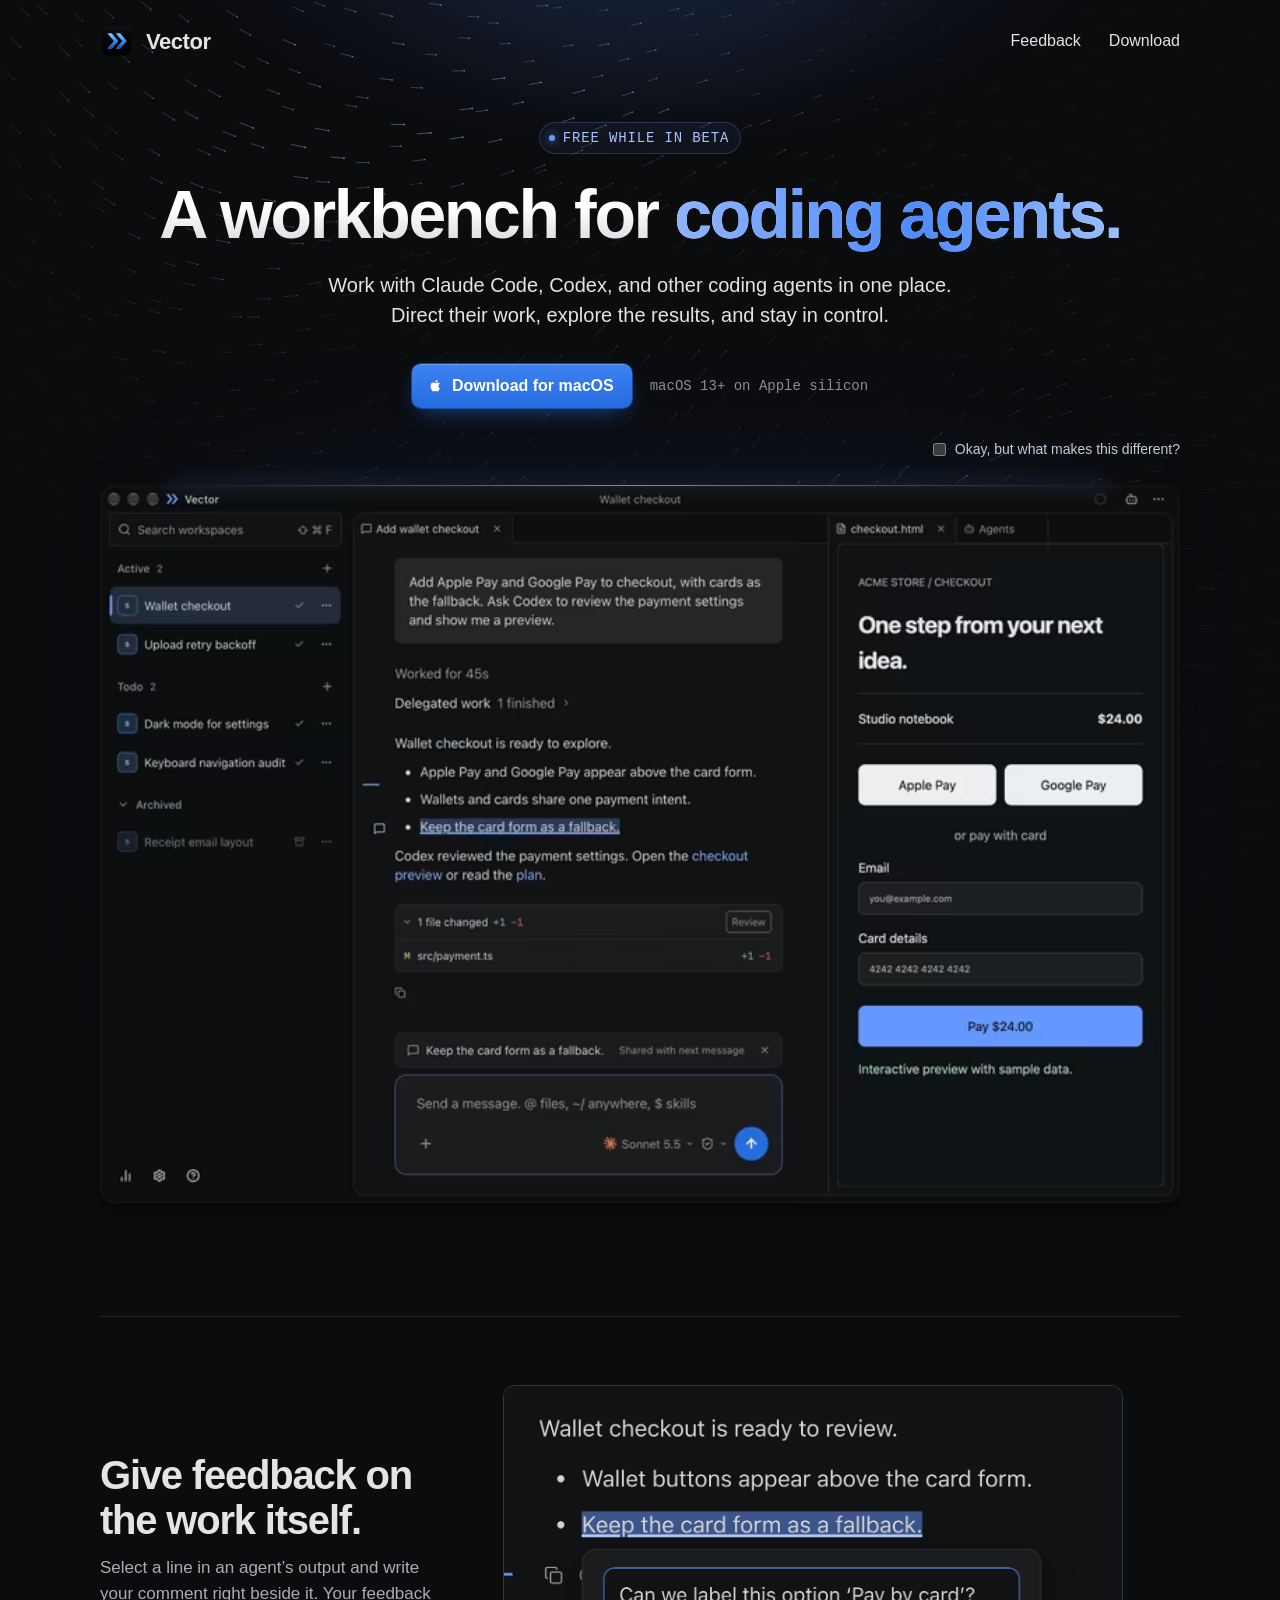
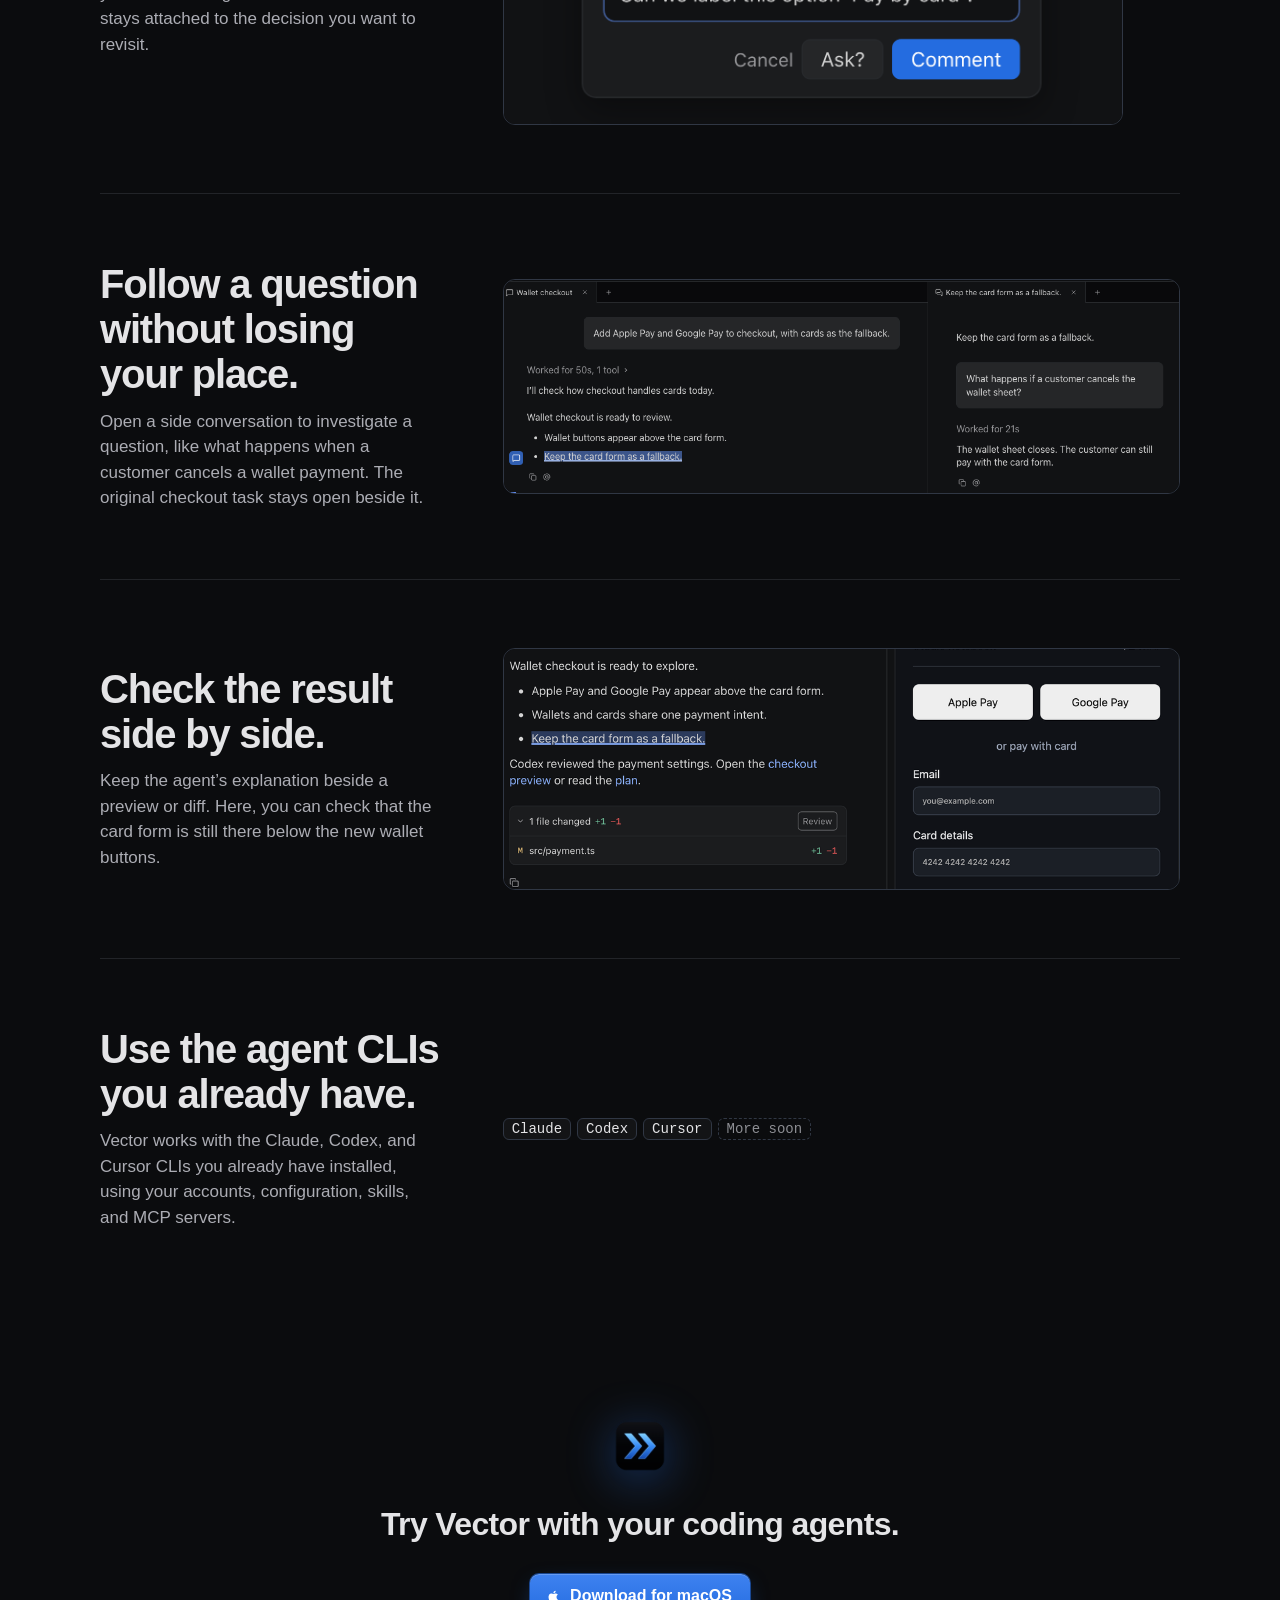
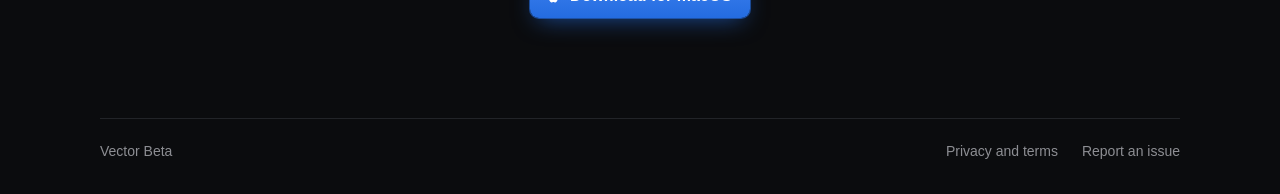
==== index.html @ 33fc2372 "Update app description" ====
<!doctype html>
<html lang="en">
<head>
  <meta charset="utf-8">
  <meta name="viewport" content="width=device-width, initial-scale=1">
  <title>Vector, a workbench for coding agents</title>
  <meta name="description" content="Vector is a workbench for Claude, Codex, and Cursor. Comment on agent output, open side conversations, and review previews and diffs beside the conversation.">
  <meta property="og:title" content="Vector, a workbench for coding agents">
  <meta property="og:description" content="Vector is a workbench for Claude, Codex, and Cursor. Comment on agent output, open side conversations, and review previews and diffs beside the conversation.">
  <meta name="theme-color" content="#0b0c0e">
  <link rel="icon" type="image/png" href="assets/favicon.png">
  <link rel="apple-touch-icon" href="assets/apple-touch-icon.png">
  <script defer src="https://cloud.umami.is/script.js" data-website-id="5d0c9b34-1b9f-4ce7-8a6b-b1e84175d717" data-domains="getvector.sh"></script>
  <style>
    :root {
      --bg: #0b0c0e;
      --border: #222428;
      --text: #e4e4e6;
      --muted: #8d8e93;
      --blue: rgb(103 151 255);
      --action: rgb(36 108 224);
      --mono: ui-monospace, "SF Mono", Menlo, monospace;
    }

    * { box-sizing: border-box; }

    html { color-scheme: dark; }

    body {
      margin: 0;
      min-height: 100vh;
      background: var(--bg);
      color: var(--text);
      font: 14px/1.5 -apple-system, BlinkMacSystemFont, "Inter", "Helvetica Neue", sans-serif;
      -webkit-font-smoothing: antialiased;
      overflow-x: hidden;
    }

    /* Soft blue light from above, echoing the icon */
    body::before {
      content: "";
      position: fixed;
      inset: -20vh -10vw auto;
      height: 90vh;
      background:
        radial-gradient(50% 60% at 50% 0%, rgb(56 110 230 / 0.22), transparent 70%),
        radial-gradient(30% 40% at 50% 10%, rgb(103 151 255 / 0.12), transparent 70%);
      pointer-events: none;
      z-index: -1;
    }

    /* Vector field drifting behind the hero */
    #field {
      position: absolute;
      top: 0;
      left: 0;
      width: 100%;
      height: 980px;
      mask-image: linear-gradient(180deg, #000 35%, transparent);
      pointer-events: none;
      z-index: -1;
    }

    a { color: inherit; text-decoration: none; }

    .wrap {
      width: min(1080px, 100% - 48px);
      margin: 0 auto;
    }

    /* Nav */
    nav {
      display: flex;
      align-items: center;
      justify-content: space-between;
      padding: 24px 0;
      font-size: 16px;
    }
    .brand {
      display: flex;
      align-items: center;
      gap: 12px;
      font-size: 22px;
      font-weight: 650;
      letter-spacing: -0.02em;
    }
    .brand img { width: 34px; height: 34px; }
    nav .links { display: flex; gap: 28px; color: var(--text); font-weight: 500; }
    nav .links a:hover { color: #a9c3ff; }

    /* Hero */
    header {
      text-align: center;
      padding: 40px 0 20px;
    }
    .badge {
      display: inline-flex;
      align-items: center;
      gap: 8px;
      padding: 4px 11px 4px 9px;
      border: 1px solid rgb(103 151 255 / 0.25);
      border-radius: 999px;
      background: rgb(103 151 255 / 0.06);
      color: #a9c3ff;
      font: 500 14px/1.6 var(--mono);
      letter-spacing: 0.06em;
      text-transform: uppercase;
    }
    .badge::before {
      content: "";
      width: 6px;
      height: 6px;
      border-radius: 50%;
      background: var(--blue);
      box-shadow: 0 0 8px var(--blue);
    }
    h1 {
      margin: 26px 0 0;
      font-size: clamp(40px, 7vw, 68px);
      line-height: 1.02;
      font-weight: 650;
      letter-spacing: -0.035em;
      background: linear-gradient(180deg, #fff 40%, #d4d5da);
      -webkit-background-clip: text;
      background-clip: text;
      color: transparent;
    }
    h1 em {
      font-style: normal;
      background: linear-gradient(90deg, #8fb4ff, #4d8bff 55%, #9cc0ff);
      -webkit-background-clip: text;
      background-clip: text;
    }
    .lede {
      margin: 20px auto 0;
      max-width: 640px;
      color: var(--text);
      font-size: 20px;
    }

    .cta {
      display: flex;
      justify-content: center;
      align-items: center;
      gap: 18px;
      margin-top: 34px;
    }
    .button {
      display: inline-flex;
      align-items: center;
      gap: 9px;
      padding: 10px 18px 10px 16px;
      border-radius: 9px;
      background: linear-gradient(180deg, rgb(62 130 240), var(--action));
      box-shadow:
        inset 0 1px 0 rgb(255 255 255 / 0.2),
        0 0 0 1px rgb(36 108 224 / 0.6),
        0 8px 24px -8px rgb(36 108 224 / 0.7);
      color: #fff;
      font-size: 16px;
      font-weight: 550;
      transition: filter 0.15s, transform 0.15s;
    }
    .button:hover { filter: brightness(1.1); }
    .button:active { transform: translateY(1px); }
    .button svg { width: 15px; height: 15px; }
    .meta {
      color: var(--muted);
      font: 14px var(--mono);
    }

    /* Screenshot */
    /* The screenshot includes the macOS window shadow, so the image is
       widened until the window itself lines up with the content edges */
    .shot {
      position: relative;
      width: 103.6%;
      margin: 0 0 0 -1.8%;
    }
    .shot-image { position: relative; }
    .shot img { display: block; width: 100%; height: auto; }
    .shot::before {
      /* glow behind the window */
      content: "";
      position: absolute;
      inset: 10% 14% auto;
      height: 55%;
      background: rgb(36 108 224 / 0.25);
      filter: blur(90px);
      z-index: -1;
    }
    /* Horizon of light along the window's top edge */
    .shot::after {
      content: "";
      position: absolute;
      top: 1.7%;
      left: 8%;
      right: 8%;
      height: 1px;
      background: linear-gradient(90deg, transparent, rgb(103 151 255 / 0.9) 50%, transparent);
      box-shadow: 0 0 18px 1px rgb(103 151 255 / 0.5);
    }

    .annotation-toggle {
      display: flex;
      align-items: center;
      gap: 9px;
      width: fit-content;
      min-height: 44px;
      margin-left: auto;
      color: #c3cbd9;
      cursor: pointer;
    }
    .annotation-toggle input { margin: 0; accent-color: var(--action); }
    .annotation-toggle:hover { color: white; }
    .annotation-toggle:focus-within { outline: 2px solid var(--blue); outline-offset: 3px; }
    .notes, .anchor { display: none; }
    .hero-demo:has(input:checked) :is(.notes, .anchor) { display: block; }
    .anchor {
      position: absolute;
      left: var(--x);
      top: var(--y);
      width: var(--width);
      height: var(--height);
      border: 1px solid var(--blue);
      border-radius: 4px;
      pointer-events: none;
    }
    .output-anchor { --x: 29.9%; --y: 45.6%; --width: 18.6%; --height: 2.8%; }
    .preview-anchor { --x: 69.2%; --y: 70.2%; --width: 26%; --height: 6.2%; }
    .note {
      position: absolute;
      margin: 0;
      padding: 10px 13px;
      border: 1px solid #415474;
      border-radius: 9px;
      background: #171e29;
      box-shadow: 0 4px 14px #0005;
      font-size: 14px;
      line-height: 1.4;
    }
    .note strong { display: block; color: #c6d8ff; }
    .note-output { right: 70.1%; top: 48.4%; width: 26%; border-top-right-radius: 0; border-color: var(--blue); }
    .note-preview { left: 69.2%; top: 76.4%; width: 26%; border-top-left-radius: 0; }
    .note-index, .anchor span { display: none; }
    .note-index, .anchor span {
      color: #c6d8ff;
      background: #202e46;
      border: 1px solid var(--blue);
      border-radius: 5px;
      padding: 2px 5px;
      font: 12px/1.2 var(--mono);
    }
    @media (max-width: 840px) {
      .hero-demo:has(input:checked) .notes { display: grid; gap: 8px; margin: 0 1.8%; }
      .note { position: static; width: auto; border-radius: 8px; padding-left: 42px; }
      .note-index { display: inline-block; float: left; margin-left: -31px; }
      .anchor span { display: block; position: absolute; right: 100%; bottom: 0; }
    }
    @media (prefers-reduced-motion: no-preference) {
      .hero-demo:has(input:checked) :is(.notes, .anchor) { animation: reveal-notes 160ms ease-out; }
      @keyframes reveal-notes { from { opacity: 0; } }
    }

    /* Product moments */
    .features {
      padding-top: clamp(48px, 8vw, 88px);
    }
    .story {
      display: grid;
      grid-template-columns: minmax(0, 0.85fr) minmax(0, 1.7fr);
      align-items: center;
      gap: clamp(24px, 5vw, 64px);
      padding: clamp(32px, 6vw, 68px) 0;
      border-top: 1px solid var(--border);
    }
    .story-text { max-width: 64ch; }
    .story h2 {
      margin: 0 0 12px;
      font-size: clamp(27px, 3.4vw, 40px);
      line-height: 1.12;
      letter-spacing: -0.03em;
    }
    .story p { margin: 0; color: #acadb4; font-size: 17px; }
    .story-capture {
      overflow: hidden;
      background: #101216;
      border: 1px solid #303744;
      border-radius: 12px;
    }
    .story-capture--feedback { max-width: 620px; }
    .story-capture img { display: block; width: 100%; height: auto; }

    .providers {
      display: flex;
      flex-wrap: wrap;
      gap: 6px;
      margin: 0;
      padding: 0;
      list-style: none;
    }
    .chip {
      padding: 2px 8px;
      border: 1px solid #303744;
      border-radius: 6px;
      background: #131416;
      color: var(--text);
      font: 14px var(--mono);
    }
    .chip.soon { color: var(--muted); border-style: dashed; background: none; }

    /* Closing */
    .closing {
      text-align: center;
      padding: 120px 0 100px;
    }
    .closing img { width: 56px; height: 56px; filter: drop-shadow(0 8px 24px rgb(36 108 224 / 0.45)); }
    .closing h2 {
      margin: 20px 0 26px;
      font-size: 32px;
      font-weight: 600;
      letter-spacing: -0.02em;
    }

    footer {
      display: flex;
      justify-content: space-between;
      padding: 22px 0 32px;
      border-top: 1px solid var(--border);
      color: var(--muted);
      font-size: 14px;
    }
    footer a:hover { color: var(--text); }
    footer .links { display: flex; gap: 24px; }

    @media (max-width: 760px) {
      .story { grid-template-columns: 1fr; }
      header { padding-top: 32px; }
      .cta { flex-direction: column; gap: 12px; }
      footer { flex-wrap: wrap; gap: 12px 24px; }
      nav .links a:not(:last-child) { display: none; }
    }
  </style>
</head>
<body>
  <canvas id="field" aria-hidden="true"></canvas>
  <div class="wrap">
    <nav>
      <a class="brand" href="/"><img src="assets/vector-icon.png" alt="">Vector</a>
      <div class="links">
        <a href="https://github.com/ahuth/vector-issues/issues">Feedback</a>
        <a href="https://github.com/ahuth/vector-issues/releases/latest">Download</a>
      </div>
    </nav>

    <header>
      <span class="badge">Free while in beta</span>
      <h1>A workbench for <em>coding agents.</em></h1>
      <p class="lede">Work with Claude Code, Codex, and other coding agents in one place. Direct their work, explore the results, and stay in control.</p>
      <div class="cta">
        <a class="button" href="https://github.com/ahuth/vector-issues/releases/latest">
          <svg viewBox="0 0 16 16" fill="currentColor" aria-hidden="true"><path d="M11.2 8.4c0-1.6 1.3-2.3 1.4-2.4-.8-1.1-1.9-1.3-2.3-1.3-1-.1-1.9.6-2.4.6-.5 0-1.3-.6-2.1-.5-1.1 0-2.1.6-2.6 1.6-1.1 1.9-.3 4.8.8 6.3.5.8 1.1 1.6 1.9 1.6.8 0 1.1-.5 2-.5s1.2.5 2 .5c.8 0 1.4-.8 1.9-1.5.6-.9.8-1.7.8-1.8 0 0-1.4-.6-1.4-2.6ZM9.7 3.7c.4-.5.7-1.2.6-1.9-.6 0-1.4.4-1.8.9-.4.5-.7 1.2-.6 1.8.7.1 1.4-.3 1.8-.8Z"/></svg>
          Download for macOS
        </a>
        <span class="meta">macOS 13+ on Apple silicon</span>
      </div>
    </header>

    <section class="hero-demo" aria-label="Inside Vector">
      <label class="annotation-toggle">
        <input type="checkbox" aria-controls="hero-notes">
        Okay, but what makes this different?
      </label>
      <div class="shot">
      <div class="shot-image">
          <picture>
            <source type="image/avif"
              srcset="assets/demo-800.avif 800w, assets/demo-1200.avif 1200w, assets/demo-1600.avif 1600w, assets/demo-2400.avif 2400w"
              sizes="(min-width: 1128px) 1119px, calc((100vw - 48px) * 1.036)">
            <img src="assets/demo-1600.png" width="1600" height="1081"
              alt="Vector with a chat in one tab group and an HTML checkout preview and Agents tab in another, alongside Active, Todo and Archived workspaces">
          </picture>
        <div class="anchor output-anchor" aria-hidden="true"><span>1</span></div>
        <div class="anchor preview-anchor" aria-hidden="true"><span>2</span></div>
      </div>
      <div class="notes" id="hero-notes">
        <p class="note note-output"><span class="note-index" aria-hidden="true">1</span><strong>Comment on this exact line.</strong> Select the sentence and tell the agent what to change. Skip “third bullet, second paragraph.”</p>
        <p class="note note-preview"><span class="note-index" aria-hidden="true">2</span><strong>The agent says it works.</strong> Try the checkout beside the chat, then ask for a fix while it’s in view.</p>
      </div>
      </div>
    </section>

    <section class="features" aria-label="Working with agents in Vector">
      <article class="story">
        <div class="story-text">
          <h2>Give feedback on the work itself.</h2>
          <p>Select a line in an agent’s output and write your comment right beside it. Your feedback stays attached to the decision you want to revisit.</p>
        </div>
        <div class="story-capture story-capture--feedback">
          <img src="assets/checkout-feedback.png" width="430" height="235" loading="lazy"
            alt="An open comment box beneath the selected line ‘Keep the card form as a fallback.’ The draft asks whether the option can be labeled ‘Pay by card.’">
        </div>
      </article>

      <article class="story">
        <div class="story-text">
          <h2>Follow a question without losing your place.</h2>
          <p>Open a side conversation to investigate a question, like what happens when a customer cancels a wallet payment. The original checkout task stays open beside it.</p>
        </div>
        <div class="story-capture">
          <img src="assets/checkout-side-conversation.png" width="1160" height="365" loading="lazy"
            alt="Vector with sample data showing the original checkout task on the left and a separate conversation about wallet cancellation on the right.">
        </div>
      </article>

      <article class="story">
        <div class="story-text">
          <h2>Check the result side by side.</h2>
          <p>Keep the agent’s explanation beside a preview or diff. Here, you can check that the card form is still there below the new wallet buttons.</p>
        </div>
        <div class="story-capture">
          <img src="assets/checkout-result.png" width="1110" height="395" loading="lazy"
            alt="The agent’s note about keeping the card form sits beside a checkout preview showing wallet buttons above the card form.">
        </div>
      </article>

      <article class="story">
        <div class="story-text">
          <h2>Use the agent CLIs you already have.</h2>
          <p>Vector works with the Claude, Codex, and Cursor CLIs you already have installed, using your accounts, configuration, skills, and MCP servers.</p>
        </div>
        <ul class="providers" aria-label="Compatible agent CLIs">
          <li class="chip">Claude</li>
          <li class="chip">Codex</li>
          <li class="chip">Cursor</li>
          <li class="chip soon">More soon</li>
        </ul>
      </article>
    </section>

    <section class="closing">
      <img src="assets/vector-icon.png" alt="">
      <h2>Try Vector with your coding agents.</h2>
      <a class="button" href="https://github.com/ahuth/vector-issues/releases/latest">
        <svg viewBox="0 0 16 16" fill="currentColor" aria-hidden="true"><path d="M11.2 8.4c0-1.6 1.3-2.3 1.4-2.4-.8-1.1-1.9-1.3-2.3-1.3-1-.1-1.9.6-2.4.6-.5 0-1.3-.6-2.1-.5-1.1 0-2.1.6-2.6 1.6-1.1 1.9-.3 4.8.8 6.3.5.8 1.1 1.6 1.9 1.6.8 0 1.1-.5 2-.5s1.2.5 2 .5c.8 0 1.4-.8 1.9-1.5.6-.9.8-1.7.8-1.8 0 0-1.4-.6-1.4-2.6ZM9.7 3.7c.4-.5.7-1.2.6-1.9-.6 0-1.4.4-1.8.9-.4.5-.7 1.2-.6 1.8.7.1 1.4-.3 1.8-.8Z"/></svg>
        Download for macOS
      </a>
    </section>

    <footer>
      <span>Vector Beta</span>
      <span class="links">
        <a href="privacy.html">Privacy and terms</a>
        <a href="https://github.com/ahuth/vector-issues/issues">Report an issue</a>
      </span>
    </footer>
  </div>

  <script>
    // A slowly turning vector field: scattered strokes, mostly pointing right,
    // brightest where the flow is strongest.
    (() => {
      const canvas = document.getElementById("field");
      const ctx = canvas.getContext("2d");
      const still = matchMedia("(prefers-reduced-motion: reduce)").matches;
      // Overall brightness of the field; 1 is the original, subtler look
      const strength = 1.6;
      let points = [], w = 0, h = 0, dpr = 1;

      // Cursor: target position, eased position, velocity, and eased influence (0–1)
      const cursor = { tx: 0, ty: 0, x: 0, y: 0, vx: 0, vy: 0, on: false, k: 0 };
      const R = 260;
      let release;
      function move(clientX, clientY, jump) {
        clearTimeout(release);
        const r = canvas.getBoundingClientRect();
        const x = clientX - r.left, y = clientY - r.top;
        if (jump || (!cursor.on && cursor.k < 0.01)) { cursor.x = cursor.tx = x; cursor.y = cursor.ty = y; }
        // Accumulate movement; it decays each frame into a wake
        cursor.vx += x - cursor.tx;
        cursor.vy += y - cursor.ty;
        cursor.tx = x;
        cursor.ty = y;
        cursor.on = true;
      }
      addEventListener("pointermove", (e) => {
        if (e.pointerType === "mouse" || e.pointerType === "pen") move(e.clientX, e.clientY);
      });
      document.addEventListener("pointerleave", () => { cursor.on = false; });
      addEventListener("blur", () => { cursor.on = false; });

      // Touch: a tap or drag acts like the cursor, lingering briefly after release.
      // Touch events keep firing while the page scrolls, unlike pointer events.
      const touch = (e) => {
        const t = e.touches[0];
        if (t) move(t.clientX, t.clientY, e.type === "touchstart");
      };
      addEventListener("touchstart", touch, { passive: true });
      addEventListener("touchmove", touch, { passive: true });
      addEventListener("touchend", (e) => {
        if (!e.touches.length) release = setTimeout(() => { cursor.on = false; }, 700);
      });
      addEventListener("touchcancel", () => { cursor.on = false; });

      function layout() {
        dpr = Math.min(devicePixelRatio || 1, 2);
        w = canvas.clientWidth;
        h = canvas.clientHeight;
        canvas.width = w * dpr;
        canvas.height = h * dpr;
        ctx.setTransform(dpr, 0, 0, dpr, 0, 0);

        // Jittered placement so it never reads as a grid
        const step = w < 700 ? 30 : 34;
        points = [];
        for (let y = step / 2; y < h; y += step) {
          for (let x = step / 2; x < w; x += step) {
            points.push({
              x: x + (Math.random() - 0.5) * step * 0.9,
              y: y + (Math.random() - 0.5) * step * 0.9,
              s: 0.6 + Math.random() * 0.4,
            });
          }
        }
      }

      function draw(now, dt) {
        const t = now * 0.00025;
        ctx.clearRect(0, 0, w, h);
        ctx.lineCap = "round";
        const cx = w / 2;
        const ease = 1 - Math.pow(0.002, dt);
        cursor.x += (cursor.tx - cursor.x) * ease;
        cursor.y += (cursor.ty - cursor.y) * ease;
        cursor.k += ((cursor.on ? 1 : 0) - cursor.k) * (1 - Math.pow(0.1, dt));
        const decay = Math.pow(0.02, dt);
        cursor.vx *= decay;
        cursor.vy *= decay;
        const vlen = Math.hypot(cursor.vx, cursor.vy);
        const wake = Math.min(1, vlen / 60);
        const wx = vlen ? cursor.vx / vlen : 0, wy = vlen ? cursor.vy / vlen : 0;
        for (const p of points) {
          let nx = p.x / w, ny = p.y / h;
          let angle =
            0.55 * Math.sin(nx * 5.1 + t * 1.3 + Math.cos(ny * 3.7 - t)) +
            0.35 * Math.cos(ny * 6.3 - t * 0.9 + nx * 2.2);
          let mag = 0.5 + 0.5 * Math.sin(nx * 3.3 - ny * 4.1 + t * 1.7);

          // Near the cursor the field parts around it, and movement drags
          // nearby strokes along in a wake
          let pull = 0, drag = 0;
          if (cursor.k > 0.01) {
            const ox = p.x - cursor.x, oy = p.y - cursor.y;
            const d = Math.hypot(ox, oy);
            if (d < R && d > 1) {
              const f = 1 - d / R;
              pull = f * f * (3 - 2 * f) * cursor.k;
              drag = pull * wake;
              const vx = Math.cos(angle) + (ox / d) * pull * 0.7 + wx * drag * 2.5;
              const vy = Math.sin(angle) + (oy / d) * pull * 0.7 + wy * drag * 2.5;
              angle = Math.atan2(vy, vx);
              mag = Math.min(1, mag + pull * 0.35 + drag * 0.6);
            }
          }

          // Drift along the field, wrapping at the edges
          const speed = (6 + 16 * mag) * p.s * dt;
          p.x += Math.cos(angle) * speed + cursor.vx * drag * 2 * dt;
          p.y += Math.sin(angle) * speed + cursor.vy * drag * 2 * dt;
          if (p.x > w + 10) p.x -= w + 20;
          if (p.x < -10) p.x += w + 20;
          if (p.y < -10) p.y += h + 20;
          if (p.y > h + 10) p.y -= h + 20;
          nx = p.x / w; ny = p.y / h;
          // Fade toward the edges of the hero and away from the top
          let focus = Math.max(0, 1 - Math.abs(p.x - cx) / (w * 0.62)) * (1 - ny * 0.55);
          // Keep the headline clear
          const ex = (p.x - cx) / Math.min(400, w * 0.48), ey = (p.y - 330) / 190;
          focus *= Math.min(1, 0.25 + Math.max(0, ex * ex + ey * ey - 0.55));
          const alpha = (0.05 + 0.38 * mag * mag) * focus * p.s * (1 + 0.6 * pull + drag) * strength;
          if (alpha < 0.012) continue;
          const len = (5 + 9 * mag * p.s) * (1 + 0.8 * drag);
          const dx = Math.cos(angle) * len, dy = Math.sin(angle) * len;
          ctx.strokeStyle = `rgba(${110 + 60 * mag | 0}, ${150 + 40 * mag | 0}, 255, ${alpha})`;
          ctx.lineWidth = 1;
          ctx.beginPath();
          ctx.moveTo(p.x - dx / 2, p.y - dy / 2);
          ctx.lineTo(p.x + dx / 2, p.y + dy / 2);
          ctx.stroke();
          // Bright head marks direction
          ctx.fillStyle = `rgba(190, 210, 255, ${alpha * 1.4})`;
          ctx.fillRect(p.x + dx / 2 - 0.75, p.y + dy / 2 - 0.75, 1.5, 1.5);
        }
      }

      let last = 0;
      function frame(now) {
        draw(now, Math.min(now - last, 100) / 1000);
        last = now;
        requestAnimationFrame(frame);
      }

      layout();
      addEventListener("resize", () => { layout(); if (still) draw(0, 0); });
      if (still) draw(0, 0); else requestAnimationFrame((now) => { last = now; frame(now); });
    })();
  </script>
</body>
</html>
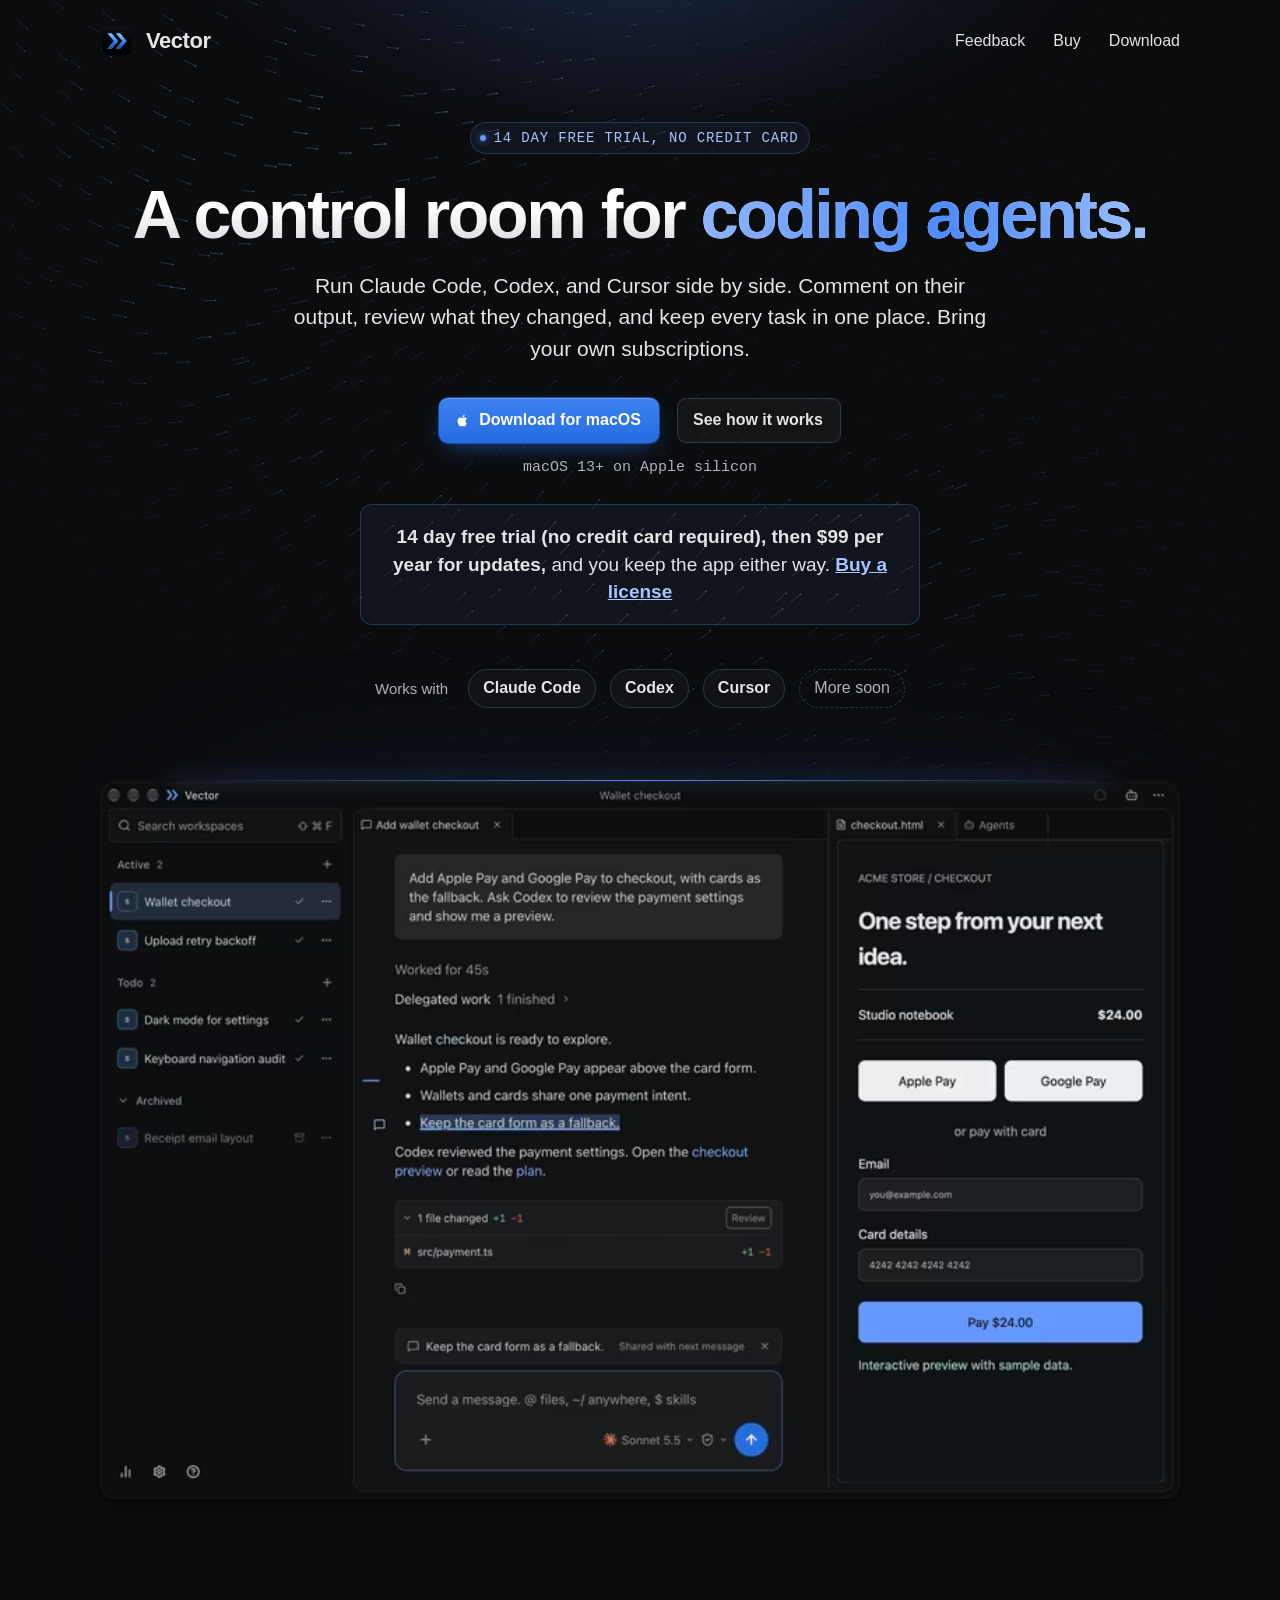
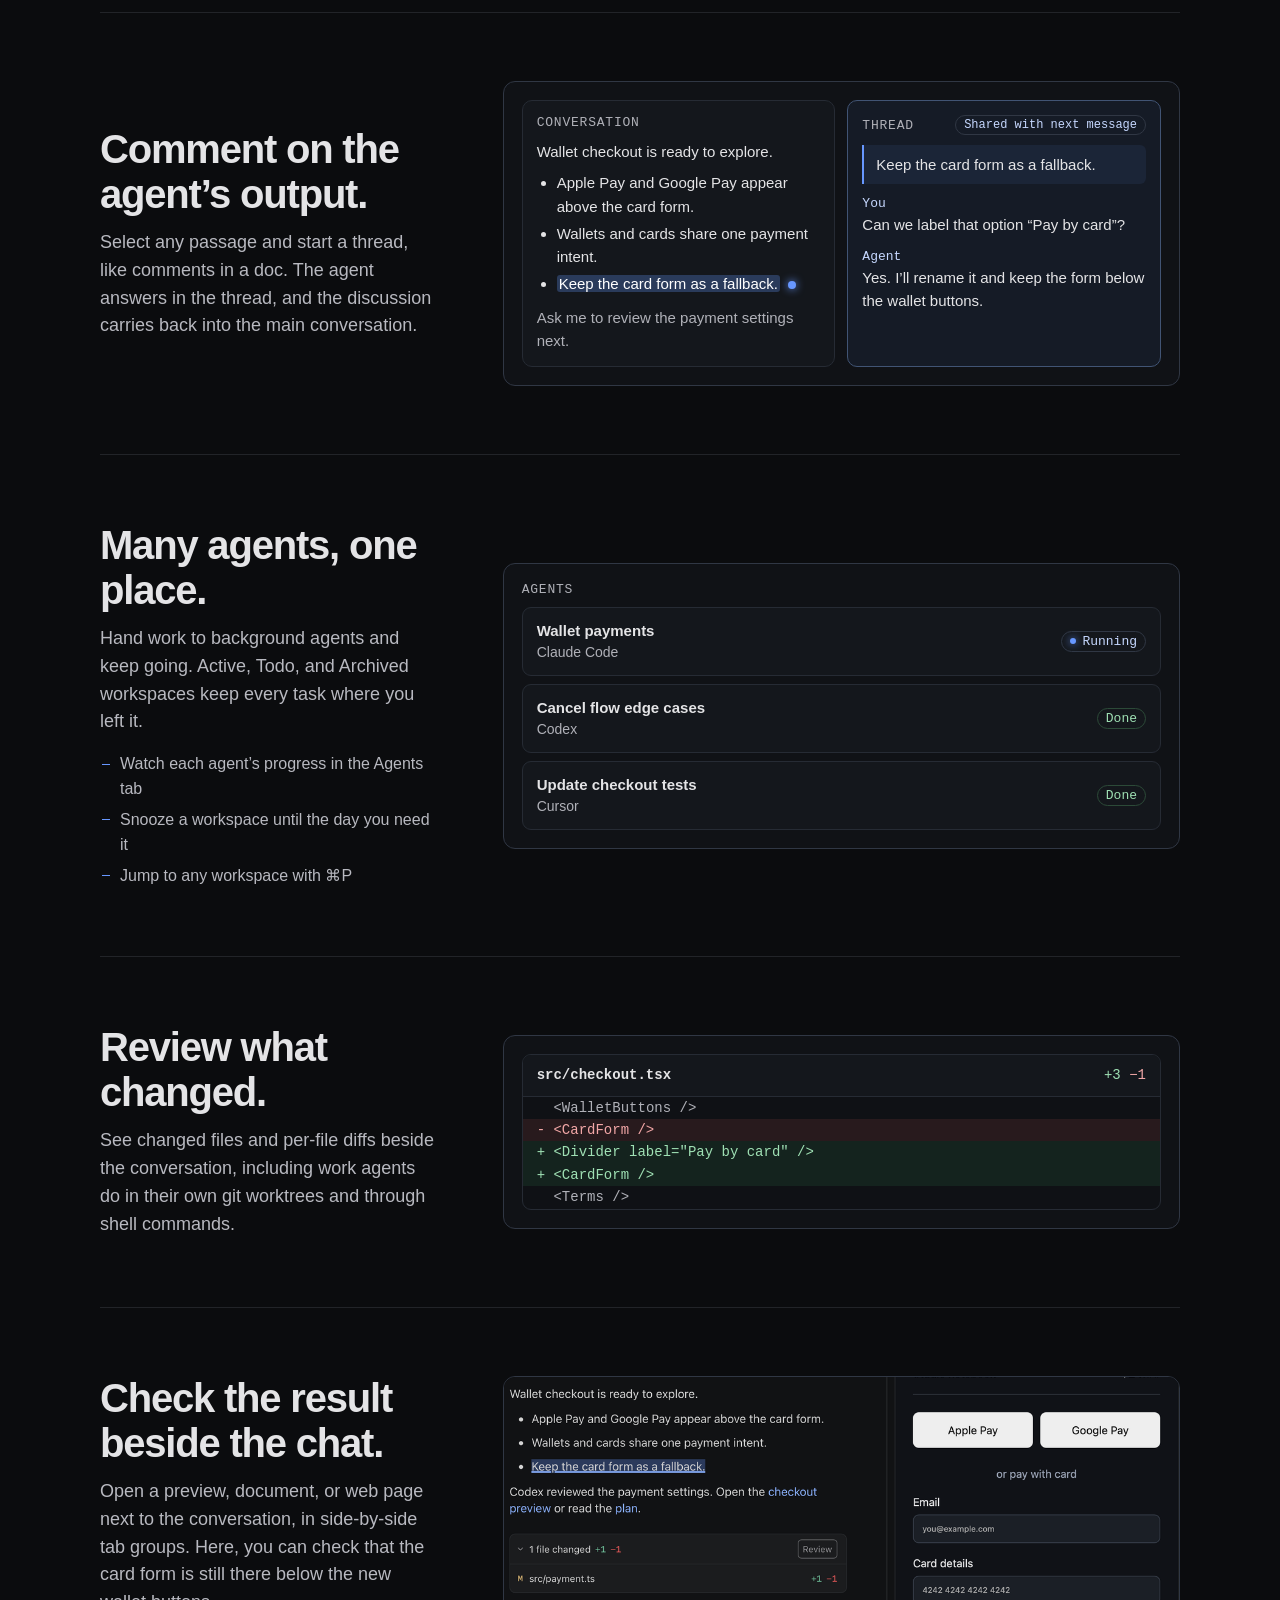
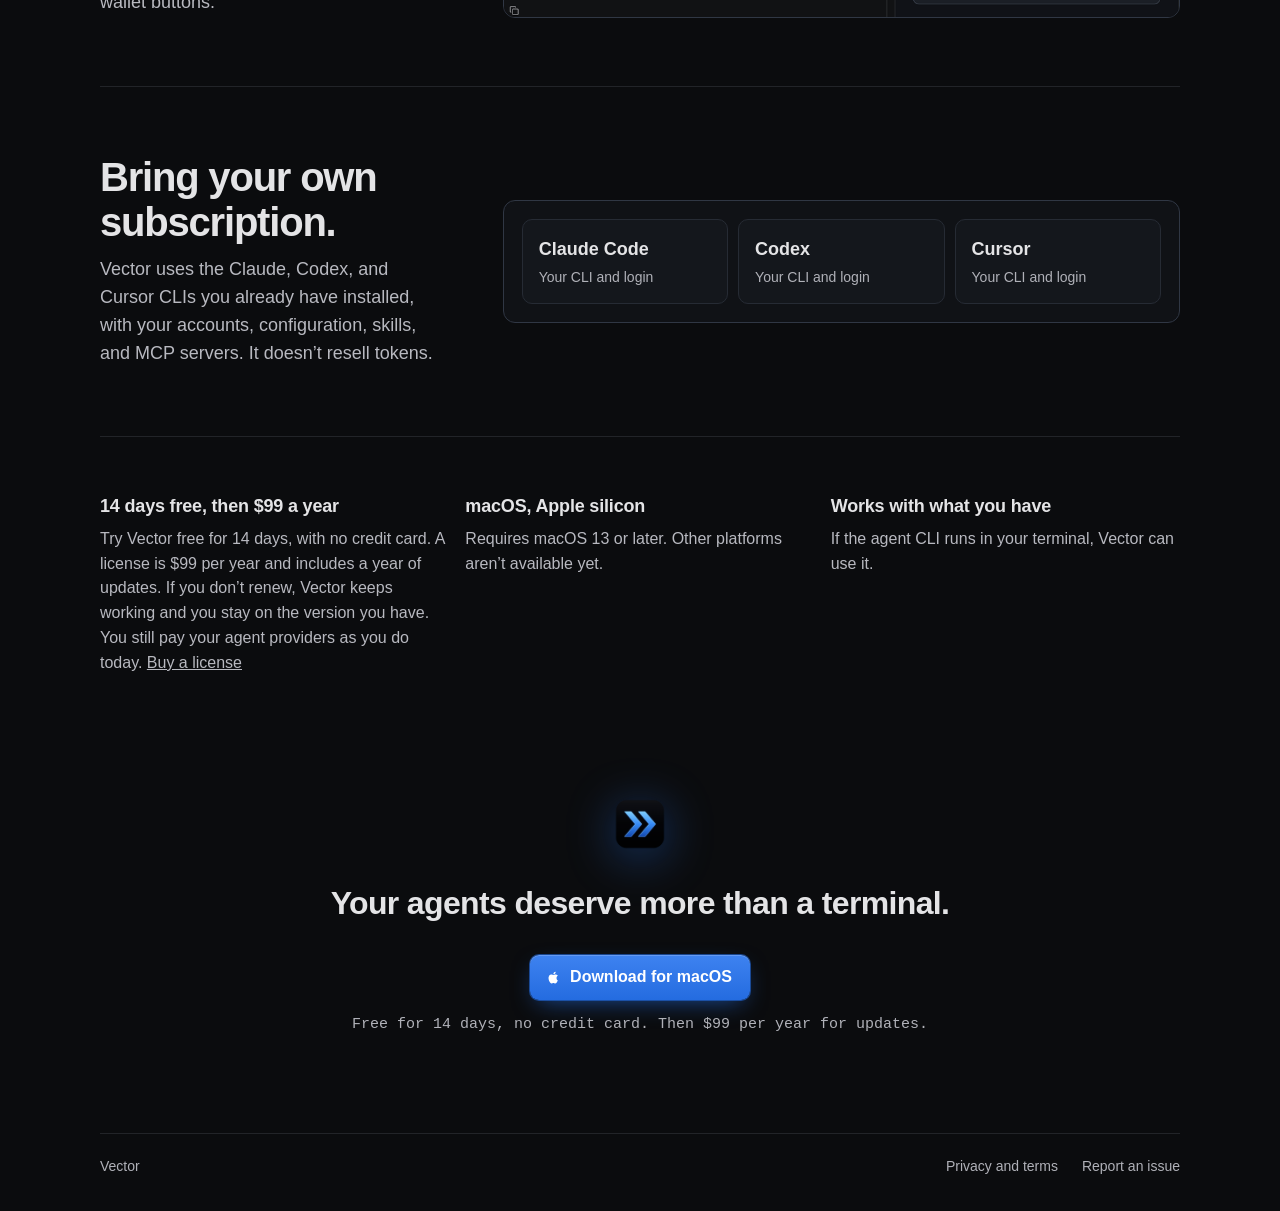
==== commit 92f01df1: "Present Vector as a paid product with a 14 day free trial Drops the beta label, adds Buy links to th" ====
--- a/index.html
+++ b/index.html
@@ -3,10 +3,10 @@
 <head>
   <meta charset="utf-8">
   <meta name="viewport" content="width=device-width, initial-scale=1">
-  <title>Vector, a workbench for coding agents</title>
-  <meta name="description" content="Vector is a workbench for Claude, Codex, and Cursor. Comment on agent output, open side conversations, and review previews and diffs beside the conversation.">
-  <meta property="og:title" content="Vector, a workbench for coding agents">
-  <meta property="og:description" content="Vector is a workbench for Claude, Codex, and Cursor. Comment on agent output, open side conversations, and review previews and diffs beside the conversation.">
+  <title>Vector: a control room for coding agents (Claude Code, Codex, Cursor)</title>
+  <meta name="description" content="Vector is a control room for Claude Code, Codex, and Cursor. Run agents side by side, comment on their output, and review what they changed.">
+  <meta property="og:title" content="Vector: a control room for coding agents">
+  <meta property="og:description" content="Vector is a control room for Claude Code, Codex, and Cursor. Run agents side by side, comment on their output, and review what they changed.">
   <meta name="theme-color" content="#0b0c0e">
   <link rel="icon" type="image/png" href="assets/favicon.png">
   <link rel="apple-touch-icon" href="assets/apple-touch-icon.png">
@@ -16,7 +16,7 @@
       --bg: #0b0c0e;
       --border: #222428;
       --text: #e4e4e6;
-      --muted: #8d8e93;
+      --muted: #b0b1b8;
       --blue: rgb(103 151 255);
       --action: rgb(36 108 224);
       --mono: ui-monospace, "SF Mono", Menlo, monospace;
@@ -31,7 +31,7 @@
       min-height: 100vh;
       background: var(--bg);
       color: var(--text);
-      font: 14px/1.5 -apple-system, BlinkMacSystemFont, "Inter", "Helvetica Neue", sans-serif;
+      font: 16px/1.55 -apple-system, BlinkMacSystemFont, "Inter", "Helvetica Neue", sans-serif;
       -webkit-font-smoothing: antialiased;
       overflow-x: hidden;
     }
@@ -133,9 +133,10 @@
     }
     .lede {
       margin: 20px auto 0;
-      max-width: 640px;
+      max-width: 700px;
       color: var(--text);
-      font-size: 20px;
+      font-size: 21px;
+      line-height: 1.5;
     }
 
     .cta {
@@ -161,13 +162,58 @@
       font-weight: 550;
       transition: filter 0.15s, transform 0.15s;
     }
+    .button.secondary {
+      background: rgb(255 255 255 / 0.04);
+      box-shadow: inset 0 0 0 1px #343842;
+      color: var(--text);
+    }
+    .button.secondary:hover { background: rgb(255 255 255 / 0.08); filter: none; }
     .button:hover { filter: brightness(1.1); }
     .button:active { transform: translateY(1px); }
     .button svg { width: 15px; height: 15px; }
     .meta {
       color: var(--muted);
-      font: 14px var(--mono);
-    }
+      font: 15px var(--mono);
+    }
+    .pricing {
+      max-width: 560px;
+      margin: 28px auto 0;
+      padding: 18px 24px;
+      border: 1px solid rgb(103 151 255 / 0.25);
+      border-radius: 12px;
+      background: rgb(103 151 255 / 0.06);
+      text-align: center;
+    }
+    .pricing p { margin: 0; font-size: 19px; line-height: 1.45; }
+    .pricing strong { font-weight: 600; }
+    .pricing a {
+      color: #a9c3ff;
+      font-weight: 550;
+      text-decoration: underline;
+    }
+    .pricing a:hover { color: var(--text); }
+
+    /* Supported agents */
+    .harnesses {
+      display: flex;
+      flex-wrap: wrap;
+      align-items: center;
+      justify-content: center;
+      gap: 10px 14px;
+      margin: 44px 0 0;
+      padding: 0;
+      list-style: none;
+    }
+    .harnesses .label { color: var(--muted); font-size: 15px; margin-right: 6px; }
+    .harness {
+      padding: 6px 14px;
+      border: 1px solid #303744;
+      border-radius: 999px;
+      background: #101216;
+      font-size: 16px;
+      font-weight: 550;
+    }
+    .harness.soon { color: var(--muted); border-style: dashed; background: none; font-weight: 400; }
 
     /* Screenshot */
     /* The screenshot includes the macOS window shadow, so the image is
@@ -201,66 +247,7 @@
       box-shadow: 0 0 18px 1px rgb(103 151 255 / 0.5);
     }
 
-    .annotation-toggle {
-      display: flex;
-      align-items: center;
-      gap: 9px;
-      width: fit-content;
-      min-height: 44px;
-      margin-left: auto;
-      color: #c3cbd9;
-      cursor: pointer;
-    }
-    .annotation-toggle input { margin: 0; accent-color: var(--action); }
-    .annotation-toggle:hover { color: white; }
-    .annotation-toggle:focus-within { outline: 2px solid var(--blue); outline-offset: 3px; }
-    .notes, .anchor { display: none; }
-    .hero-demo:has(input:checked) :is(.notes, .anchor) { display: block; }
-    .anchor {
-      position: absolute;
-      left: var(--x);
-      top: var(--y);
-      width: var(--width);
-      height: var(--height);
-      border: 1px solid var(--blue);
-      border-radius: 4px;
-      pointer-events: none;
-    }
-    .output-anchor { --x: 29.9%; --y: 45.6%; --width: 18.6%; --height: 2.8%; }
-    .preview-anchor { --x: 69.2%; --y: 70.2%; --width: 26%; --height: 6.2%; }
-    .note {
-      position: absolute;
-      margin: 0;
-      padding: 10px 13px;
-      border: 1px solid #415474;
-      border-radius: 9px;
-      background: #171e29;
-      box-shadow: 0 4px 14px #0005;
-      font-size: 14px;
-      line-height: 1.4;
-    }
-    .note strong { display: block; color: #c6d8ff; }
-    .note-output { right: 70.1%; top: 48.4%; width: 26%; border-top-right-radius: 0; border-color: var(--blue); }
-    .note-preview { left: 69.2%; top: 76.4%; width: 26%; border-top-left-radius: 0; }
-    .note-index, .anchor span { display: none; }
-    .note-index, .anchor span {
-      color: #c6d8ff;
-      background: #202e46;
-      border: 1px solid var(--blue);
-      border-radius: 5px;
-      padding: 2px 5px;
-      font: 12px/1.2 var(--mono);
-    }
-    @media (max-width: 840px) {
-      .hero-demo:has(input:checked) .notes { display: grid; gap: 8px; margin: 0 1.8%; }
-      .note { position: static; width: auto; border-radius: 8px; padding-left: 42px; }
-      .note-index { display: inline-block; float: left; margin-left: -31px; }
-      .anchor span { display: block; position: absolute; right: 100%; bottom: 0; }
-    }
-    @media (prefers-reduced-motion: no-preference) {
-      .hero-demo:has(input:checked) :is(.notes, .anchor) { animation: reveal-notes 160ms ease-out; }
-      @keyframes reveal-notes { from { opacity: 0; } }
-    }
+    .hero-demo { padding-top: 40px; }
 
     /* Product moments */
     .features {
@@ -281,7 +268,11 @@
       line-height: 1.12;
       letter-spacing: -0.03em;
     }
-    .story p { margin: 0; color: #acadb4; font-size: 17px; }
+    .story p { margin: 0; color: #b8b9c0; font-size: 18px; }
+    .story-text ul { margin: 16px 0 0; padding: 0; list-style: none; color: #b8b9c0; font-size: 16px; }
+    .story-text li { padding-left: 20px; position: relative; }
+    .story-text li + li { margin-top: 6px; }
+    .story-text li::before { content: ""; position: absolute; left: 2px; top: 0.7em; width: 8px; height: 1px; background: var(--blue); }
     .story-capture {
       overflow: hidden;
       background: #101216;
@@ -289,6 +280,76 @@
       border-radius: 12px;
     }
     .story-capture--feedback { max-width: 620px; }
+    .story-capture--mock { padding: 18px; font-size: 15px; }
+
+    /* Small product mocks, built in HTML so the text stays sharp */
+    .mock-row {
+      display: flex;
+      align-items: center;
+      gap: 12px;
+      padding: 11px 14px;
+      border: 1px solid #262b34;
+      border-radius: 9px;
+      background: #14171c;
+    }
+    .mock-row + .mock-row { margin-top: 8px; }
+    .mock-row .name { flex: 1; min-width: 0; font-weight: 550; }
+    .mock-row .sub { display: block; color: var(--muted); font-size: 14px; font-weight: 400; }
+    .status {
+      font: 13px var(--mono);
+      padding: 2px 8px;
+      border-radius: 999px;
+      border: 1px solid #303744;
+      color: #c6d8ff;
+      white-space: nowrap;
+    }
+    .status.done { color: #9fe0b4; border-color: #2c4a38; }
+    .status.run::before { content: ""; display: inline-block; width: 6px; height: 6px; margin-right: 6px; border-radius: 50%; background: var(--blue); box-shadow: 0 0 8px var(--blue); vertical-align: 1px; }
+    .mock-head { color: var(--muted); font: 13px var(--mono); letter-spacing: 0.06em; text-transform: uppercase; margin: 0 0 10px 2px; }
+    .diff { font: 14px/1.6 var(--mono); border: 1px solid #262b34; border-radius: 9px; overflow: hidden; background: #0f1115; }
+    .diff .file { padding: 9px 14px; background: #14171c; border-bottom: 1px solid #262b34; display: flex; justify-content: space-between; gap: 12px; }
+    .diff .file b { font-weight: 550; color: var(--text); }
+    .diff .add { color: #9fe0b4; }
+    .diff .del { color: #f2a7a7; }
+    .diff .line { padding: 0 14px; white-space: pre-wrap; }
+    .diff .line.add { background: rgb(60 160 100 / 0.12); }
+    .diff .line.del { background: rgb(220 90 90 / 0.12); }
+    .diff .line.ctx { color: var(--muted); }
+    .thread { padding: 4px 2px; }
+    .quote { padding: 8px 12px; border-left: 2px solid var(--blue); background: rgb(103 151 255 / 0.08); border-radius: 0 6px 6px 0; margin: 0 0 12px; }
+    .msg { display: grid; gap: 2px; }
+    .msg + .msg { margin-top: 12px; }
+    .msg .who { color: #c6d8ff; font: 13px var(--mono); }
+
+    .split { display: grid; grid-template-columns: 1fr 1fr; gap: 12px; }
+    .pane { padding: 14px; border: 1px solid #262b34; border-radius: 10px; background: #14171c; }
+    .thread-pane { border-color: #415474; background: #151b26; }
+    .pane .mock-head { display: flex; align-items: center; justify-content: space-between; gap: 8px; margin-left: 0; }
+    .pane .mock-head .status { text-transform: none; letter-spacing: 0; font-size: 12px; }
+    .agent-text { margin: 0 0 8px; }
+    .agent-text.dim { color: var(--muted); margin: 10px 0 0; }
+    .agent-list { margin: 0; padding-left: 20px; }
+    .agent-list li + li { margin-top: 4px; }
+    .agent-list mark { background: rgb(103 151 255 / 0.28); color: #fff; border-radius: 3px; padding: 0 2px; }
+    .pin { display: inline-block; width: 8px; height: 8px; margin-left: 8px; border-radius: 50%; background: var(--blue); box-shadow: 0 0 8px var(--blue); }
+
+    /* .story p sets large body copy; keep text inside mocks at UI size */
+    .story .story-capture p { font-size: 15px; color: var(--text); }
+    .story .story-capture .mock-head { font: 13px var(--mono); color: var(--muted); }
+    .story .story-capture .agent-text.dim { color: var(--muted); }
+    .story .story-capture .mock-head { margin: 0 0 10px; }
+    .story .story-capture .quote { margin: 0 0 12px; }
+    .story .story-capture .agent-text { margin: 0 0 8px; }
+    .story .story-capture .agent-text.dim { margin: 10px 0 0; }
+
+    .harness-cards { display: grid; grid-template-columns: repeat(3, 1fr); gap: 10px; }
+    .harness-card { padding: 16px; border: 1px solid #262b34; border-radius: 10px; background: #14171c; }
+    .harness-card b { display: block; font-size: 18px; }
+    .harness-card span { display: block; margin-top: 4px; color: var(--muted); font-size: 14px; line-height: 1.4; }
+
+    .faq { display: grid; grid-template-columns: repeat(3, 1fr); gap: 16px; padding: 56px 0 0; border-top: 1px solid var(--border); }
+    .faq h3 { margin: 0 0 6px; font-size: 18px; letter-spacing: -0.01em; }
+    .faq p { margin: 0; color: #b8b9c0; }
     .story-capture img { display: block; width: 100%; height: auto; }
 
     .providers {
@@ -335,6 +396,7 @@
 
     @media (max-width: 760px) {
       .story { grid-template-columns: 1fr; }
+      .harness-cards, .faq, .split { grid-template-columns: 1fr; }
       header { padding-top: 32px; }
       .cta { flex-direction: column; gap: 12px; }
       footer { flex-wrap: wrap; gap: 12px 24px; }
@@ -349,28 +411,36 @@
       <a class="brand" href="/"><img src="assets/vector-icon.png" alt="">Vector</a>
       <div class="links">
         <a href="https://github.com/ahuth/vector-issues/issues">Feedback</a>
+        <a href="https://buy.polar.sh/polar_cl_ZveaNcNd44yFuZqyPicM4IWfrRyyNiPYZdXpn4WUebr">Buy</a>
         <a href="https://github.com/ahuth/vector-issues/releases/latest">Download</a>
       </div>
     </nav>
 
     <header>
-      <span class="badge">Free while in beta</span>
-      <h1>A workbench for <em>coding agents.</em></h1>
-      <p class="lede">Work with Claude Code, Codex, and other coding agents in one place. Direct their work, explore the results, and stay in control.</p>
+      <span class="badge">14 day free trial, no credit card</span>
+      <h1>A control room for <em>coding agents.</em></h1>
+      <p class="lede">Run Claude Code, Codex, and Cursor side by side. Comment on their output, review what they changed, and keep every task in one place. Bring your own subscriptions.</p>
       <div class="cta">
         <a class="button" href="https://github.com/ahuth/vector-issues/releases/latest">
           <svg viewBox="0 0 16 16" fill="currentColor" aria-hidden="true"><path d="M11.2 8.4c0-1.6 1.3-2.3 1.4-2.4-.8-1.1-1.9-1.3-2.3-1.3-1-.1-1.9.6-2.4.6-.5 0-1.3-.6-2.1-.5-1.1 0-2.1.6-2.6 1.6-1.1 1.9-.3 4.8.8 6.3.5.8 1.1 1.6 1.9 1.6.8 0 1.1-.5 2-.5s1.2.5 2 .5c.8 0 1.4-.8 1.9-1.5.6-.9.8-1.7.8-1.8 0 0-1.4-.6-1.4-2.6ZM9.7 3.7c.4-.5.7-1.2.6-1.9-.6 0-1.4.4-1.8.9-.4.5-.7 1.2-.6 1.8.7.1 1.4-.3 1.8-.8Z"/></svg>
           Download for macOS
         </a>
-        <span class="meta">macOS 13+ on Apple silicon</span>
+        <a class="button secondary" href="#how-it-works">See how it works</a>
       </div>
+      <p class="meta" style="margin:16px 0 0">macOS 13+ on Apple silicon</p>
+      <div class="pricing">
+        <p><strong>14 day free trial (no credit card required), then $99 per year for updates,</strong> and you keep the app either way. <a href="https://buy.polar.sh/polar_cl_ZveaNcNd44yFuZqyPicM4IWfrRyyNiPYZdXpn4WUebr">Buy a license</a></p>
+      </div>
+      <ul class="harnesses" aria-label="Supported coding agents">
+        <li class="label">Works with</li>
+        <li class="harness">Claude Code</li>
+        <li class="harness">Codex</li>
+        <li class="harness">Cursor</li>
+        <li class="harness soon">More soon</li>
+      </ul>
     </header>
 
     <section class="hero-demo" aria-label="Inside Vector">
-      <label class="annotation-toggle">
-        <input type="checkbox" aria-controls="hero-notes">
-        Okay, but what makes this different?
-      </label>
       <div class="shot">
       <div class="shot-image">
           <picture>
@@ -380,43 +450,79 @@
             <img src="assets/demo-1600.png" width="1600" height="1081"
               alt="Vector with a chat in one tab group and an HTML checkout preview and Agents tab in another, alongside Active, Todo and Archived workspaces">
           </picture>
-        <div class="anchor output-anchor" aria-hidden="true"><span>1</span></div>
-        <div class="anchor preview-anchor" aria-hidden="true"><span>2</span></div>
-      </div>
-      <div class="notes" id="hero-notes">
-        <p class="note note-output"><span class="note-index" aria-hidden="true">1</span><strong>Comment on this exact line.</strong> Select the sentence and tell the agent what to change. Skip “third bullet, second paragraph.”</p>
-        <p class="note note-preview"><span class="note-index" aria-hidden="true">2</span><strong>The agent says it works.</strong> Try the checkout beside the chat, then ask for a fix while it’s in view.</p>
-      </div>
+        </div>
       </div>
     </section>
 
-    <section class="features" aria-label="Working with agents in Vector">
+    <section class="features" id="how-it-works" aria-label="Working with agents in Vector">
       <article class="story">
         <div class="story-text">
-          <h2>Give feedback on the work itself.</h2>
-          <p>Select a line in an agent’s output and write your comment right beside it. Your feedback stays attached to the decision you want to revisit.</p>
-        </div>
-        <div class="story-capture story-capture--feedback">
-          <img src="assets/checkout-feedback.png" width="430" height="235" loading="lazy"
-            alt="An open comment box beneath the selected line ‘Keep the card form as a fallback.’ The draft asks whether the option can be labeled ‘Pay by card.’">
+          <h2>Comment on the agent’s output.</h2>
+          <p>Select any passage and start a thread, like comments in a doc. The agent answers in the thread, and the discussion carries back into the main conversation.</p>
+        </div>
+        <div class="story-capture story-capture--mock" role="img" aria-label="The agent's reply on the left with the line 'Keep the card form as a fallback' highlighted. A thread opens beside it on the right where you ask to label the option 'Pay by card' and the agent agrees. The thread is marked as shared with the next message.">
+          <div class="split" aria-hidden="true">
+            <div class="pane">
+              <p class="mock-head">Conversation</p>
+              <p class="agent-text">Wallet checkout is ready to explore.</p>
+              <ul class="agent-list">
+                <li>Apple Pay and Google Pay appear above the card form.</li>
+                <li>Wallets and cards share one payment intent.</li>
+                <li><mark>Keep the card form as a fallback.</mark><span class="pin"></span></li>
+              </ul>
+              <p class="agent-text dim">Ask me to review the payment settings next.</p>
+            </div>
+            <div class="pane thread-pane">
+              <p class="mock-head">Thread <span class="status">Shared with next message</span></p>
+              <p class="quote">Keep the card form as a fallback.</p>
+              <div class="msg"><span class="who">You</span>Can we label that option “Pay by card”?</div>
+              <div class="msg"><span class="who">Agent</span>Yes. I’ll rename it and keep the form below the wallet buttons.</div>
+            </div>
+          </div>
         </div>
       </article>
 
       <article class="story">
         <div class="story-text">
-          <h2>Follow a question without losing your place.</h2>
-          <p>Open a side conversation to investigate a question, like what happens when a customer cancels a wallet payment. The original checkout task stays open beside it.</p>
-        </div>
-        <div class="story-capture">
-          <img src="assets/checkout-side-conversation.png" width="1160" height="365" loading="lazy"
-            alt="Vector with sample data showing the original checkout task on the left and a separate conversation about wallet cancellation on the right.">
+          <h2>Many agents, one place.</h2>
+          <p>Hand work to background agents and keep going. Active, Todo, and Archived workspaces keep every task where you left it.</p>
+          <ul>
+            <li>Watch each agent’s progress in the Agents tab</li>
+            <li>Snooze a workspace until the day you need it</li>
+            <li>Jump to any workspace with ⌘P</li>
+          </ul>
+        </div>
+        <div class="story-capture story-capture--mock" role="img" aria-label="An Agents list showing one agent running and two finished.">
+          <div aria-hidden="true">
+            <p class="mock-head">Agents</p>
+            <div class="mock-row"><span class="name">Wallet payments<span class="sub">Claude Code</span></span><span class="status run">Running</span></div>
+            <div class="mock-row"><span class="name">Cancel flow edge cases<span class="sub">Codex</span></span><span class="status done">Done</span></div>
+            <div class="mock-row"><span class="name">Update checkout tests<span class="sub">Cursor</span></span><span class="status done">Done</span></div>
+          </div>
         </div>
       </article>
 
       <article class="story">
         <div class="story-text">
-          <h2>Check the result side by side.</h2>
-          <p>Keep the agent’s explanation beside a preview or diff. Here, you can check that the card form is still there below the new wallet buttons.</p>
+          <h2>Review what changed.</h2>
+          <p>See changed files and per-file diffs beside the conversation, including work agents do in their own git worktrees and through shell commands.</p>
+        </div>
+        <div class="story-capture story-capture--mock" role="img" aria-label="A diff for checkout.tsx adding a Pay by card label.">
+          <div class="diff" aria-hidden="true">
+            <div class="file"><b>src/checkout.tsx</b><span><span class="add">+3</span> <span class="del">−1</span></span></div>
+            <div class="line ctx">  &lt;WalletButtons /&gt;</div>
+            <div class="line del">- &lt;CardForm /&gt;</div>
+            <div class="line add">+ &lt;Divider label="Pay by card" /&gt;</div>
+            <div class="line add">+ &lt;CardForm /&gt;</div>
+            <div class="line ctx">  &lt;Terms /&gt;</div>
+          </div>
+        </div>
+      </article>
+
+      <article class="story">
+        <div class="story-text">
+          <h2>Check the result beside the chat.</h2>
+          <p>Open a preview, document, or web page next to the conversation, in side-by-side tab groups. Here, you can check that the card form is still there below the new wallet buttons.</p>
         </div>
         <div class="story-capture">
           <img src="assets/checkout-result.png" width="1110" height="395" loading="lazy"
@@ -426,29 +532,37 @@
 
       <article class="story">
         <div class="story-text">
-          <h2>Use the agent CLIs you already have.</h2>
-          <p>Vector works with the Claude, Codex, and Cursor CLIs you already have installed, using your accounts, configuration, skills, and MCP servers.</p>
-        </div>
-        <ul class="providers" aria-label="Compatible agent CLIs">
-          <li class="chip">Claude</li>
-          <li class="chip">Codex</li>
-          <li class="chip">Cursor</li>
-          <li class="chip soon">More soon</li>
-        </ul>
+          <h2>Bring your own subscription.</h2>
+          <p>Vector uses the Claude, Codex, and Cursor CLIs you already have installed, with your accounts, configuration, skills, and MCP servers. It doesn’t resell tokens.</p>
+        </div>
+        <div class="story-capture story-capture--mock">
+          <div class="harness-cards">
+            <div class="harness-card"><b>Claude Code</b><span>Your CLI and login</span></div>
+            <div class="harness-card"><b>Codex</b><span>Your CLI and login</span></div>
+            <div class="harness-card"><b>Cursor</b><span>Your CLI and login</span></div>
+          </div>
+        </div>
       </article>
     </section>
 
+    <section class="faq" aria-label="Good to know">
+      <div><h3>14 days free, then $99 a year</h3><p>Try Vector free for 14 days, with no credit card. A license is $99 per year and includes a year of updates. If you don’t renew, Vector keeps working and you stay on the version you have. You still pay your agent providers as you do today. <a href="https://buy.polar.sh/polar_cl_ZveaNcNd44yFuZqyPicM4IWfrRyyNiPYZdXpn4WUebr" style="text-decoration:underline">Buy a license</a></p></div>
+      <div><h3>macOS, Apple silicon</h3><p>Requires macOS 13 or later. Other platforms aren’t available yet.</p></div>
+      <div><h3>Works with what you have</h3><p>If the agent CLI runs in your terminal, Vector can use it.</p></div>
+    </section>
+
     <section class="closing">
       <img src="assets/vector-icon.png" alt="">
-      <h2>Try Vector with your coding agents.</h2>
+      <h2>Your agents deserve more than a terminal.</h2>
       <a class="button" href="https://github.com/ahuth/vector-issues/releases/latest">
         <svg viewBox="0 0 16 16" fill="currentColor" aria-hidden="true"><path d="M11.2 8.4c0-1.6 1.3-2.3 1.4-2.4-.8-1.1-1.9-1.3-2.3-1.3-1-.1-1.9.6-2.4.6-.5 0-1.3-.6-2.1-.5-1.1 0-2.1.6-2.6 1.6-1.1 1.9-.3 4.8.8 6.3.5.8 1.1 1.6 1.9 1.6.8 0 1.1-.5 2-.5s1.2.5 2 .5c.8 0 1.4-.8 1.9-1.5.6-.9.8-1.7.8-1.8 0 0-1.4-.6-1.4-2.6ZM9.7 3.7c.4-.5.7-1.2.6-1.9-.6 0-1.4.4-1.8.9-.4.5-.7 1.2-.6 1.8.7.1 1.4-.3 1.8-.8Z"/></svg>
         Download for macOS
       </a>
+      <p class="meta" style="margin:16px 0 0">Free for 14 days, no credit card. Then $99 per year for updates.</p>
     </section>
 
     <footer>
-      <span>Vector Beta</span>
+      <span>Vector</span>
       <span class="links">
         <a href="privacy.html">Privacy and terms</a>
         <a href="https://github.com/ahuth/vector-issues/issues">Report an issue</a>
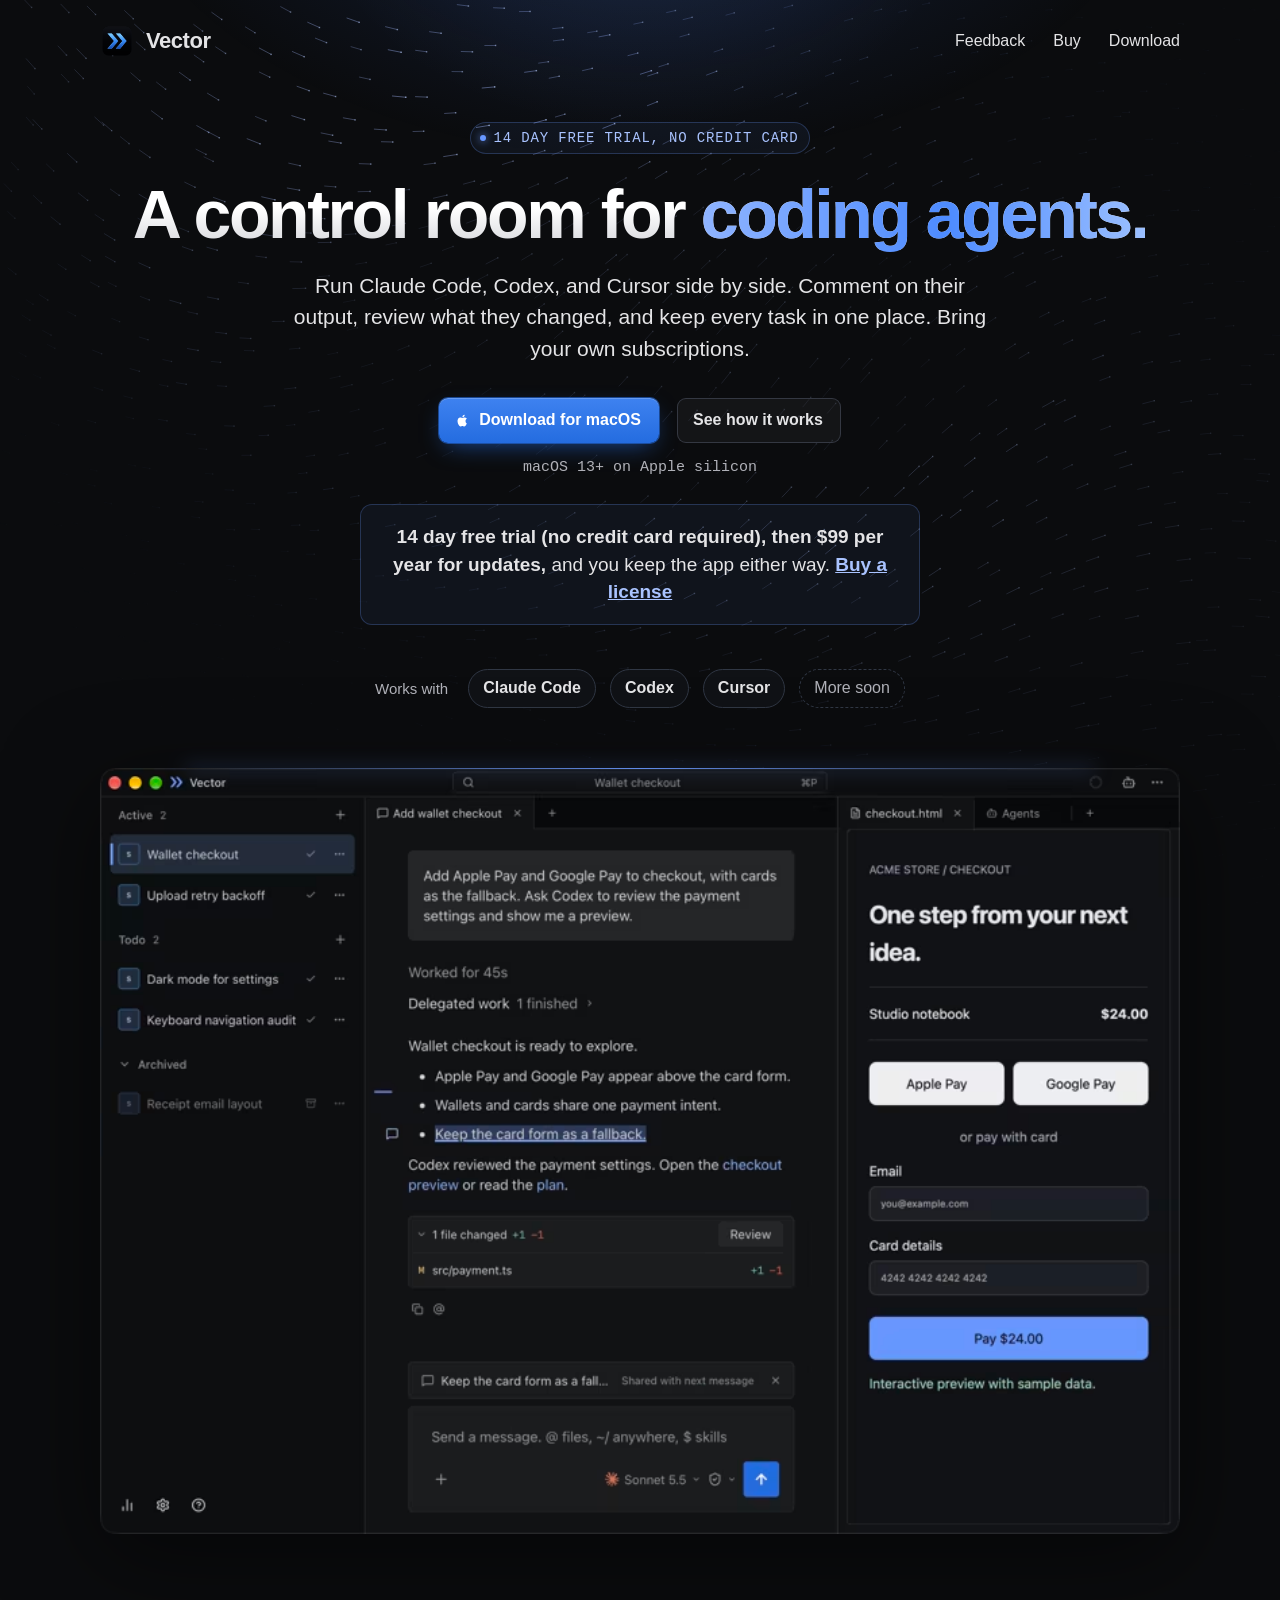
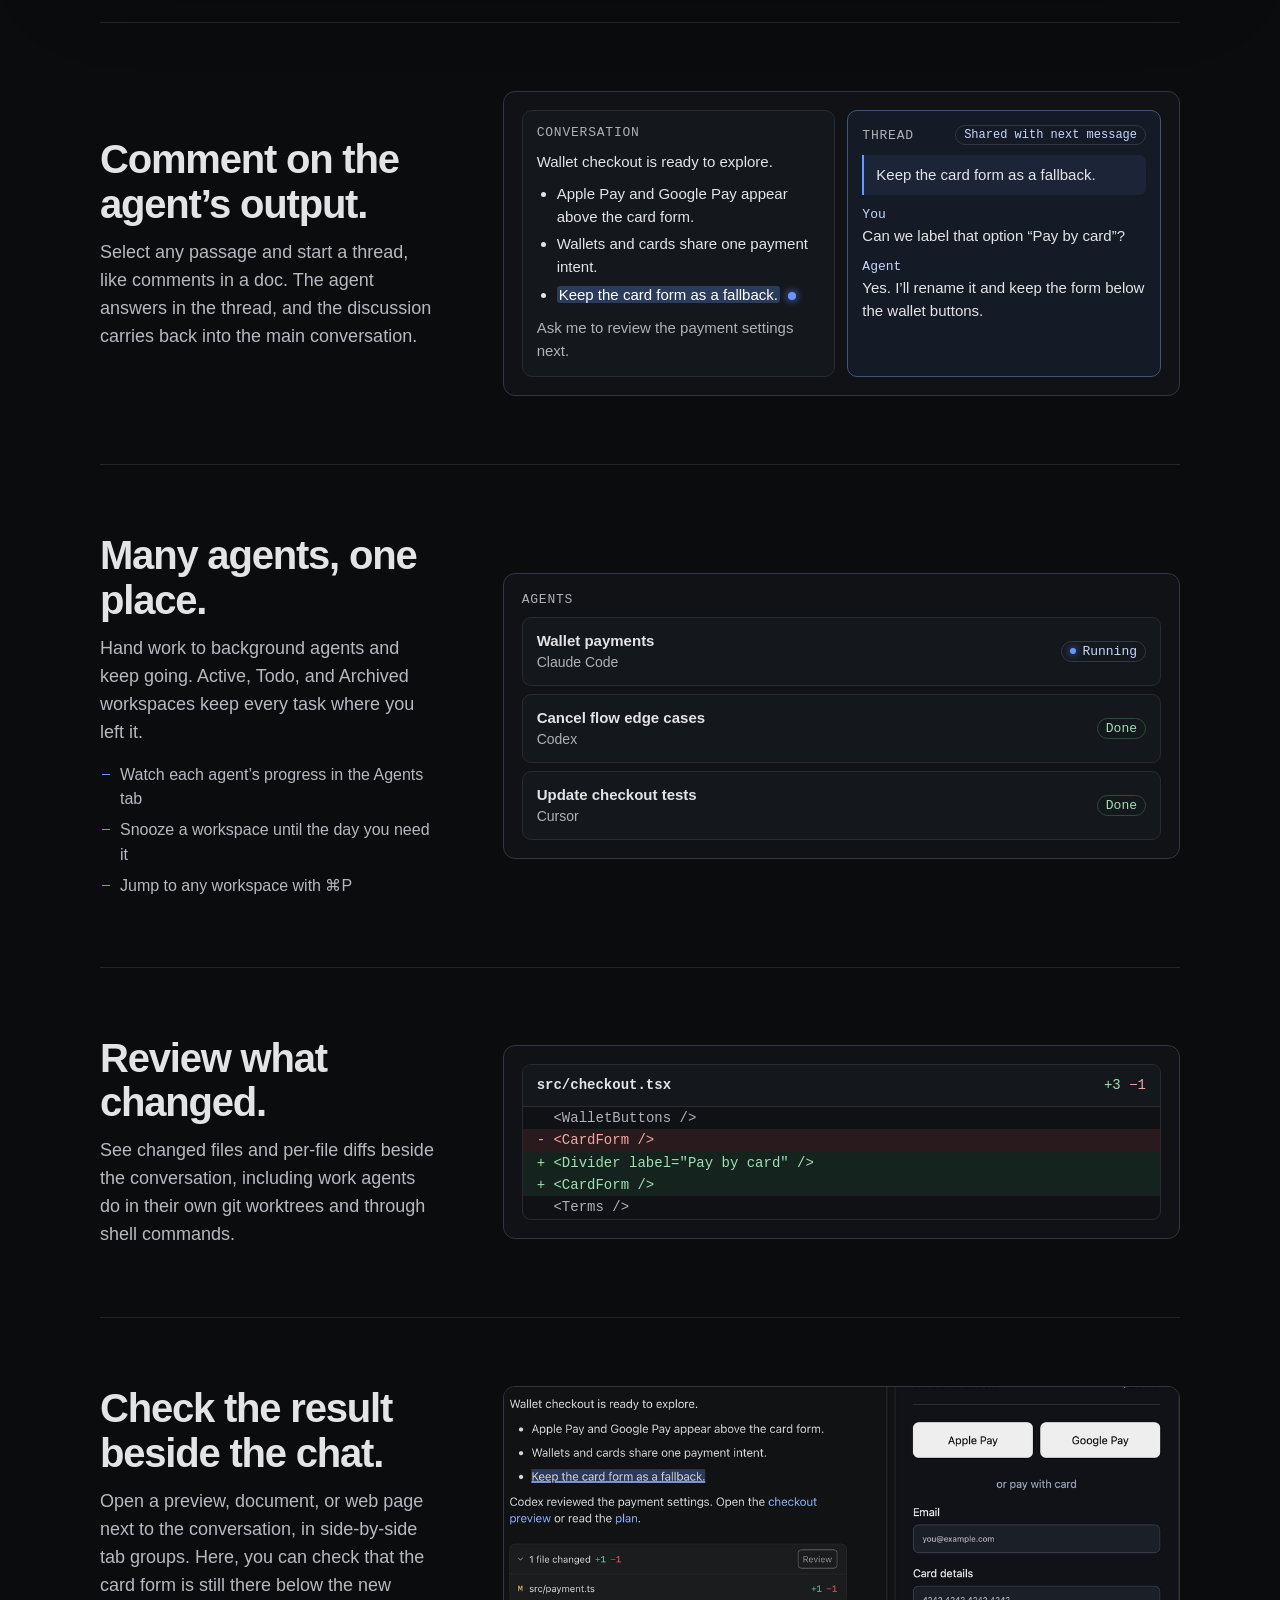
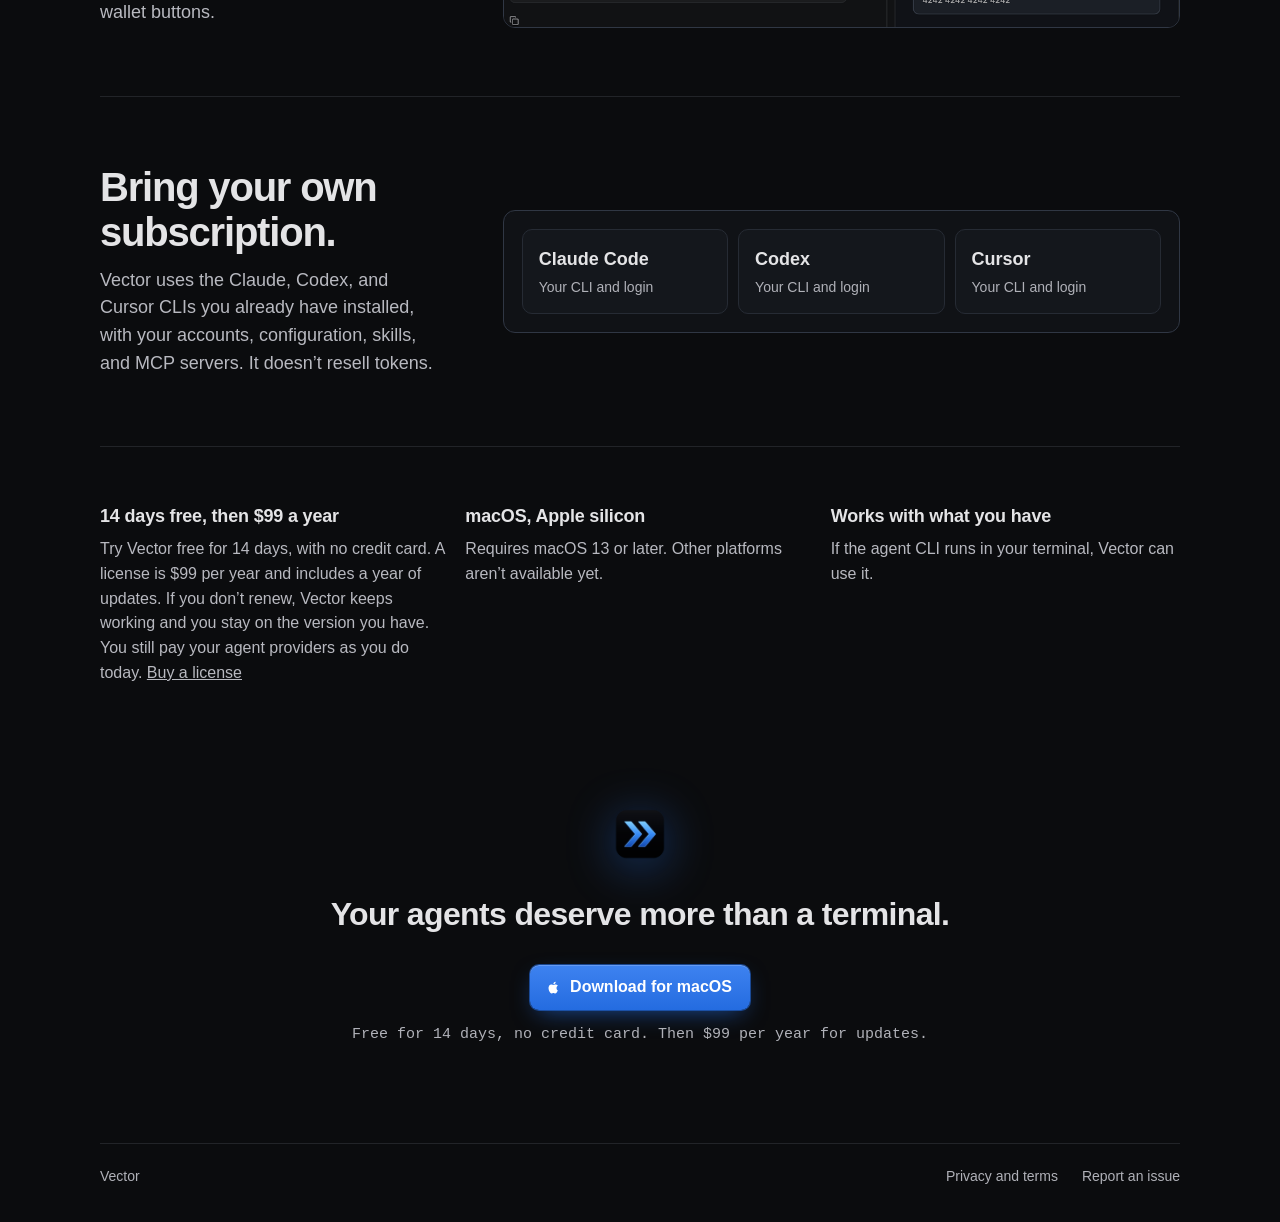
==== commit 91dba589: "Capture hero from the redesigned Vector app Recapture the hero from the demo app with the new visual" ====
--- a/index.html
+++ b/index.html
@@ -216,30 +216,21 @@
     .harness.soon { color: var(--muted); border-style: dashed; background: none; font-weight: 400; }
 
     /* Screenshot */
-    /* The screenshot includes the macOS window shadow, so the image is
-       widened until the window itself lines up with the content edges */
-    .shot {
-      position: relative;
-      width: 103.6%;
-      margin: 0 0 0 -1.8%;
-    }
+    /* The screenshot is the bare window with transparent rounded corners,
+       so the shadow is drawn here and follows them */
+    .shot { position: relative; }
     .shot-image { position: relative; }
-    .shot img { display: block; width: 100%; height: auto; }
-    .shot::before {
-      /* glow behind the window */
-      content: "";
-      position: absolute;
-      inset: 10% 14% auto;
-      height: 55%;
-      background: rgb(36 108 224 / 0.25);
-      filter: blur(90px);
-      z-index: -1;
+    .shot img {
+      display: block;
+      width: 100%;
+      height: auto;
+      filter: drop-shadow(0 24px 48px rgb(0 0 0 / 0.5));
     }
     /* Horizon of light along the window's top edge */
     .shot::after {
       content: "";
       position: absolute;
-      top: 1.7%;
+      top: 0;
       left: 8%;
       right: 8%;
       height: 1px;
@@ -446,8 +437,8 @@
           <picture>
             <source type="image/avif"
               srcset="assets/demo-800.avif 800w, assets/demo-1200.avif 1200w, assets/demo-1600.avif 1600w, assets/demo-2400.avif 2400w"
-              sizes="(min-width: 1128px) 1119px, calc((100vw - 48px) * 1.036)">
-            <img src="assets/demo-1600.png" width="1600" height="1081"
+              sizes="(min-width: 1128px) 1080px, calc(100vw - 48px)">
+            <img src="assets/demo-1600.png" width="1600" height="1136"
               alt="Vector with a chat in one tab group and an HTML checkout preview and Agents tab in another, alongside Active, Todo and Archived workspaces">
           </picture>
         </div>
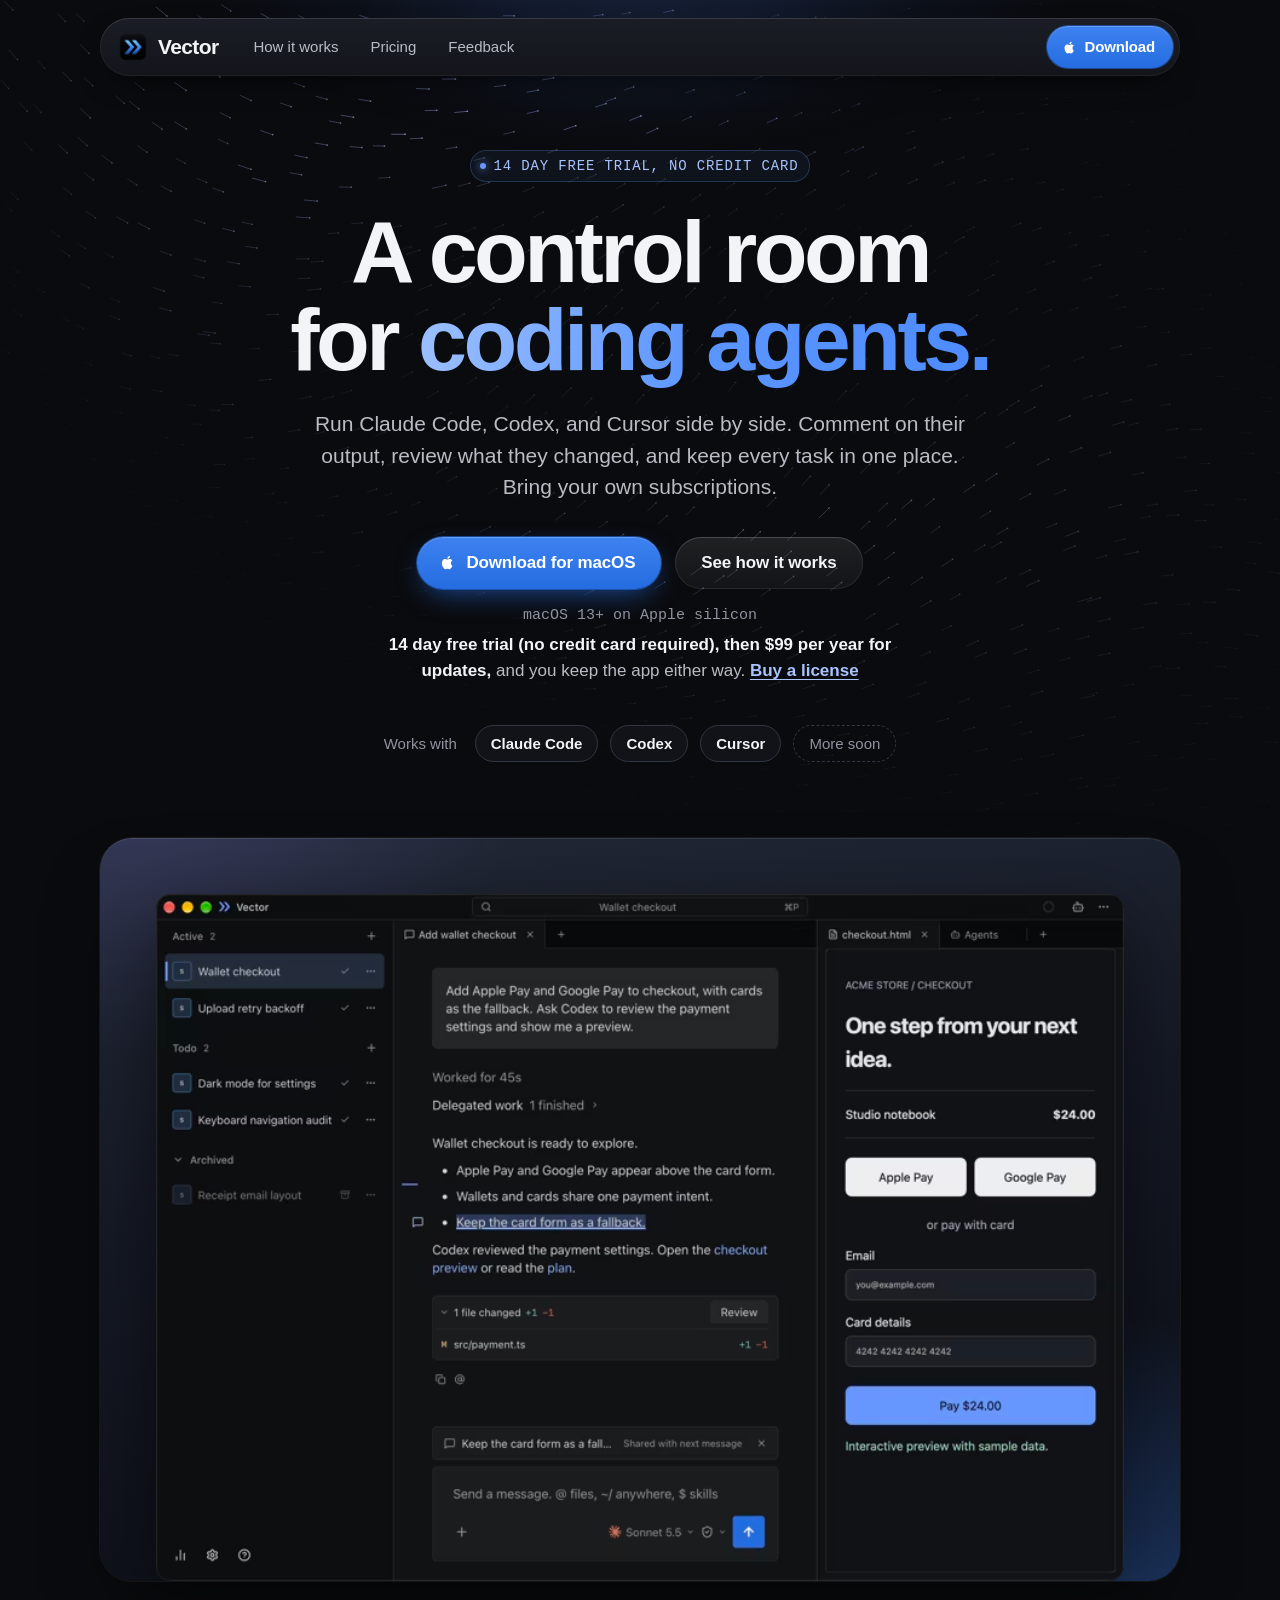
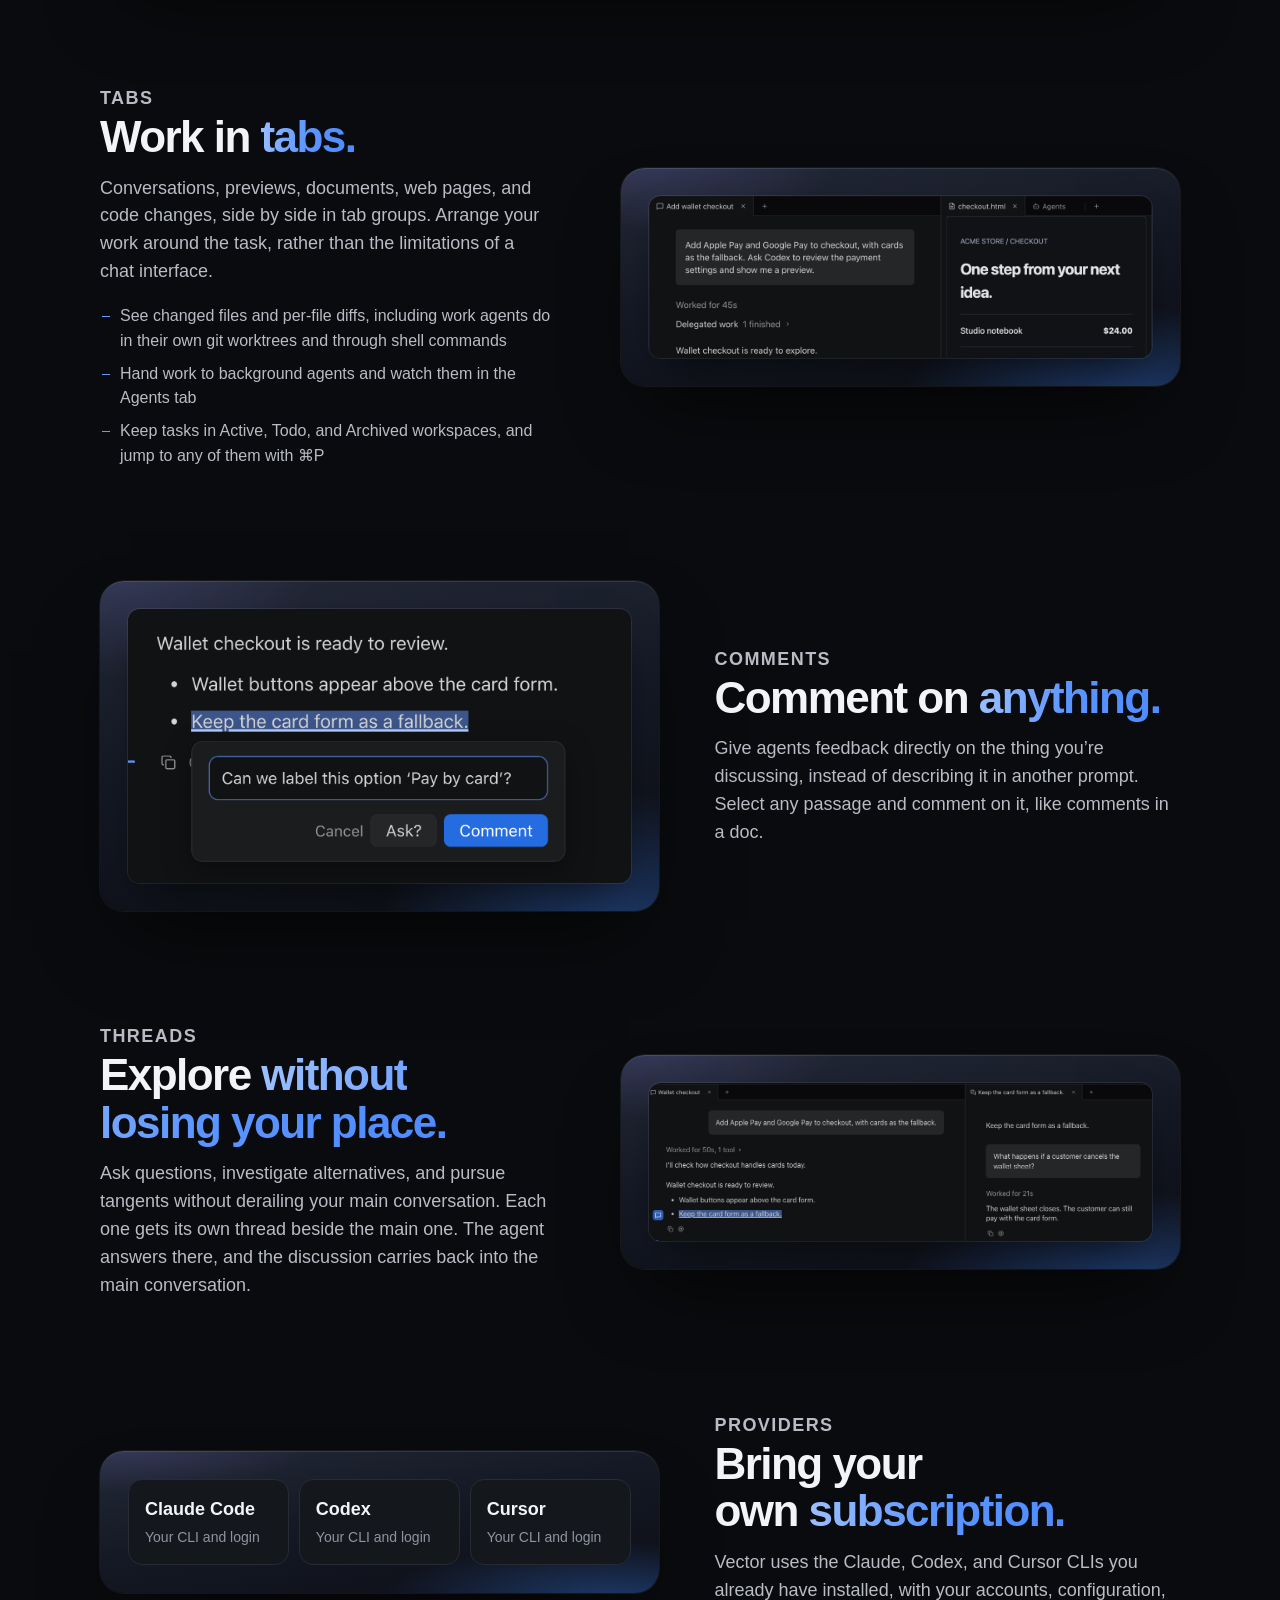
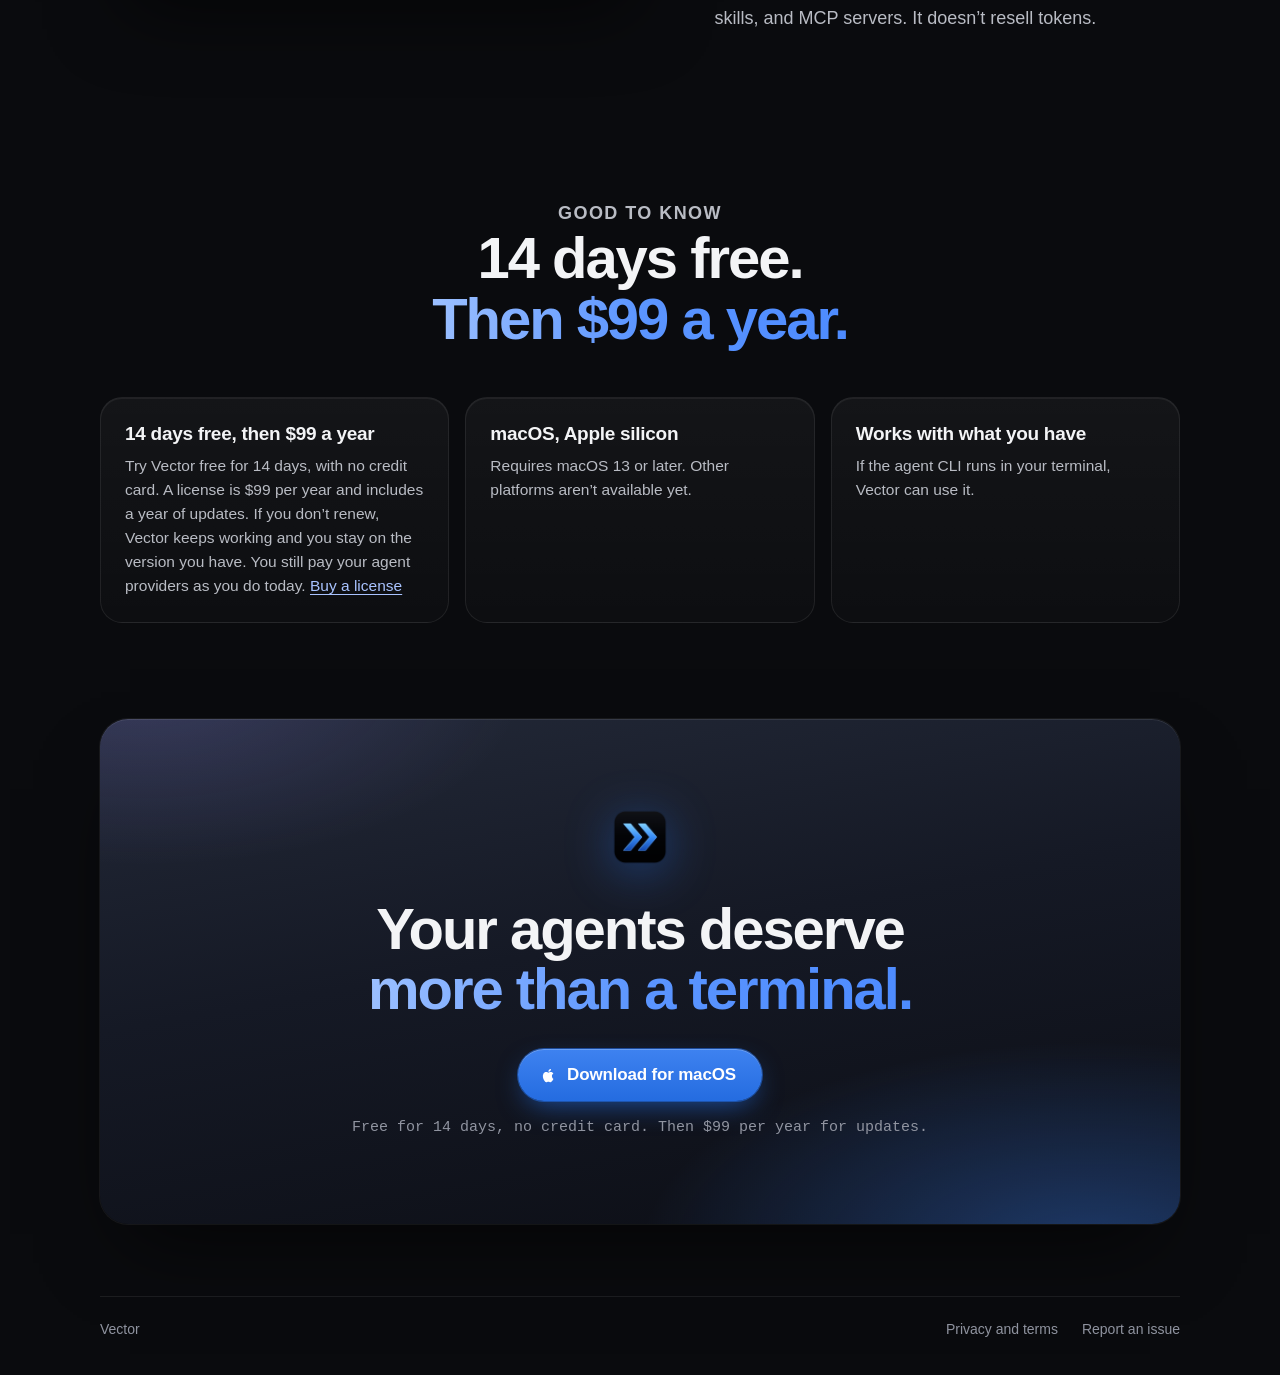
==== commit fbfcf934: "Redesign" ====
--- a/index.html
+++ b/index.html
@@ -11,26 +11,36 @@
   <link rel="icon" type="image/png" href="assets/favicon.png">
   <link rel="apple-touch-icon" href="assets/apple-touch-icon.png">
   <script defer src="https://cloud.umami.is/script.js" data-website-id="5d0c9b34-1b9f-4ce7-8a6b-b1e84175d717" data-domains="getvector.sh"></script>
-  <style>
+    <style>
     :root {
-      --bg: #0b0c0e;
-      --border: #222428;
-      --text: #e4e4e6;
-      --muted: #b0b1b8;
+      --bg: #0a0b0e;
+      --surface: #111318;
+      --surface-2: #14171c;
+      --edge: #262b34;
+      --line: rgb(255 255 255 / 0.08);
+      --ink: #f3f4f6;
+      --ink-2: #b9bcc4;
+      --ink-3: #9094a0;
       --blue: rgb(103 151 255);
+      --blue-ink: #a9c3ff;
       --action: rgb(36 108 224);
+      --grad: linear-gradient(95deg, #9cc0ff 0%, #5b95ff 50%, #4d8bff 100%);
+      --wall: radial-gradient(ellipse 60% 60% at 92% 106%, rgb(59 130 246 / 0.38), transparent 70%), radial-gradient(ellipse 50% 50% at 4% -6%, rgb(150 140 255 / 0.18), transparent 70%), linear-gradient(170deg, #232938 0%, #151925 45%, #0c0e15 100%);
       --mono: ui-monospace, "SF Mono", Menlo, monospace;
+      --out-soft: cubic-bezier(0.22, 1, 0.36, 1);
+      --spring-soft: linear(0, 0.0224, 0.0789, 0.1562, 0.2444, 0.3363, 0.427, 0.5128, 0.5919, 0.6629, 0.7255, 0.7798, 0.826, 0.8648, 0.897, 0.9232, 0.9443, 0.961, 0.9741, 0.9841, 0.9915, 0.997, 1.0008, 1.0034, 1.005, 1.0059, 1.0063, 1.0062, 1.006, 1.0055, 1.005, 1.0044, 1.0038, 1.0033, 1.0028, 1.0023, 1);
+      --spring-q: linear(0, 0.0483, 0.1628, 0.3075, 0.4576, 0.5977, 0.7192, 0.8184, 0.8952, 0.9515, 0.9902, 1.0146, 1.0283, 1.0341, 1.0346, 1.0318, 1.0273, 1.0221, 1.0169, 1.0123, 1.0083, 1.0052, 1.0028, 1.0011, 1, 0.9993, 0.9989, 0.9988, 1);
     }
 
     * { box-sizing: border-box; }
 
-    html { color-scheme: dark; }
+    html { color-scheme: dark; scroll-behavior: smooth; scroll-padding-top: 96px; }
 
     body {
       margin: 0;
       min-height: 100vh;
       background: var(--bg);
-      color: var(--text);
+      color: var(--ink);
       font: 16px/1.55 -apple-system, BlinkMacSystemFont, "Inter", "Helvetica Neue", sans-serif;
       -webkit-font-smoothing: antialiased;
       overflow-x: hidden;
@@ -62,36 +72,99 @@
     }
 
     a { color: inherit; text-decoration: none; }
+    :focus-visible { outline: 2px solid var(--blue); outline-offset: 3px; border-radius: 6px; }
 
     .wrap {
       width: min(1080px, 100% - 48px);
       margin: 0 auto;
     }
 
-    /* Nav */
-    nav {
+    /* Header: a solid pill that floats */
+    .header {
+      position: fixed;
+      inset: 18px 0 auto;
+      z-index: 50;
       display: flex;
-      align-items: center;
-      justify-content: space-between;
-      padding: 24px 0;
-      font-size: 16px;
+      justify-content: center;
+      pointer-events: none;
+    }
+    .bar {
+      pointer-events: auto;
+      width: min(1080px, 100% - 48px);
+      height: 58px;
+      display: grid;
+      grid-template-columns: auto 1fr auto;
+      align-items: center;
+      padding: 0 7px 0 18px;
+      border-radius: 999px;
+      background: linear-gradient(180deg, #1a1d25, #13151b);
+      box-shadow: inset 0 1px rgb(255 255 255 / 0.08), inset 0 0 0 1px rgb(255 255 255 / 0.05), 0 12px 32px -14px rgb(0 0 0 / 0.8);
     }
     .brand {
       display: flex;
       align-items: center;
-      gap: 12px;
-      font-size: 22px;
+      gap: 10px;
+      justify-self: start;
+      font-size: 21px;
       font-weight: 650;
-      letter-spacing: -0.02em;
-    }
-    .brand img { width: 34px; height: 34px; }
-    nav .links { display: flex; gap: 28px; color: var(--text); font-weight: 500; }
-    nav .links a:hover { color: #a9c3ff; }
+      letter-spacing: -0.03em;
+    }
+    .brand img { width: 30px; height: 30px; transition: transform 0.5s var(--spring-q); }
+    .brand:hover img { transform: rotate(-6deg) scale(1.08); }
+    .nav { display: flex; gap: 2px; justify-self: start; margin-left: 20px; }
+    .nav a {
+      display: flex;
+      align-items: center;
+      height: 40px;
+      padding: 0 15px;
+      border-radius: 999px;
+      color: var(--ink-2);
+      font-size: 15px;
+      font-weight: 500;
+      transition: color 0.2s, background 0.2s;
+    }
+    .nav a:hover { color: var(--ink); background: rgb(255 255 255 / 0.07); }
+    .hdr-right { justify-self: end; }
+
+    /* Buttons */
+    .button {
+      display: inline-flex;
+      align-items: center;
+      gap: 10px;
+      height: 52px;
+      padding: 0 26px 0 22px;
+      border-radius: 999px;
+      background: linear-gradient(180deg, rgb(62 130 240), var(--action));
+      box-shadow:
+        inset 0 1px 0 rgb(255 255 255 / 0.22),
+        0 0 0 1px rgb(36 108 224 / 0.6),
+        0 10px 28px -8px rgb(36 108 224 / 0.7);
+      color: #fff;
+      font-size: 17px;
+      font-weight: 600;
+      letter-spacing: -0.01em;
+      white-space: nowrap;
+      transition: transform 0.35s var(--spring-q), filter 0.2s;
+    }
+    .button:hover { transform: translateY(-1px) scale(1.02); filter: brightness(1.1); }
+    .button:active { transform: scale(0.97); }
+    .button svg { width: 17px; height: 17px; }
+    .button.secondary {
+      padding: 0 26px;
+      background: linear-gradient(rgb(255 255 255 / 0.09), rgb(255 255 255 / 0.04));
+      box-shadow: inset 0 1px rgb(255 255 255 / 0.12), inset 0 0 0 1px rgb(255 255 255 / 0.08);
+      color: var(--ink);
+      filter: none;
+    }
+    .button.secondary:hover { background: linear-gradient(rgb(255 255 255 / 0.14), rgb(255 255 255 / 0.07)); }
+    .button.sm { height: 42px; padding: 0 18px 0 15px; font-size: 15px; gap: 8px; box-shadow: inset 0 1px 0 rgb(255 255 255 / 0.22), 0 0 0 1px rgb(36 108 224 / 0.6); }
+    .button.sm svg { width: 15px; height: 15px; }
+    .meta { color: var(--ink-3); font: 15px var(--mono); }
 
     /* Hero */
-    header {
+    header.hero {
       text-align: center;
-      padding: 40px 0 20px;
+      padding: 150px 0 20px;
     }
     .badge {
       display: inline-flex;
@@ -101,7 +174,7 @@
       border: 1px solid rgb(103 151 255 / 0.25);
       border-radius: 999px;
       background: rgb(103 151 255 / 0.06);
-      color: #a9c3ff;
+      color: var(--blue-ink);
       font: 500 14px/1.6 var(--mono);
       letter-spacing: 0.06em;
       text-transform: uppercase;
@@ -114,84 +187,29 @@
       background: var(--blue);
       box-shadow: 0 0 8px var(--blue);
     }
-    h1 {
-      margin: 26px 0 0;
-      font-size: clamp(40px, 7vw, 68px);
-      line-height: 1.02;
-      font-weight: 650;
-      letter-spacing: -0.035em;
-      background: linear-gradient(180deg, #fff 40%, #d4d5da);
-      -webkit-background-clip: text;
-      background-clip: text;
-      color: transparent;
-    }
-    h1 em {
-      font-style: normal;
-      background: linear-gradient(90deg, #8fb4ff, #4d8bff 55%, #9cc0ff);
-      -webkit-background-clip: text;
-      background-clip: text;
-    }
+    h1, h2, h3 { margin: 0; font-weight: 700; line-height: 1.04; letter-spacing: -0.03em; text-wrap: balance; }
+    h1 { margin-top: 26px; font-size: clamp(44px, 8vw, 88px); letter-spacing: -0.04em; line-height: 1; }
+    em { font-style: normal; background: var(--grad); -webkit-background-clip: text; background-clip: text; color: transparent; }
     .lede {
-      margin: 20px auto 0;
-      max-width: 700px;
-      color: var(--text);
-      font-size: 21px;
+      margin: 24px auto 0;
+      max-width: 660px;
+      color: var(--ink-2);
+      font-size: clamp(18px, 2vw, 21px);
       line-height: 1.5;
-    }
-
+      text-wrap: pretty;
+    }
     .cta {
       display: flex;
       justify-content: center;
       align-items: center;
-      gap: 18px;
+      gap: 14px;
       margin-top: 34px;
     }
-    .button {
-      display: inline-flex;
-      align-items: center;
-      gap: 9px;
-      padding: 10px 18px 10px 16px;
-      border-radius: 9px;
-      background: linear-gradient(180deg, rgb(62 130 240), var(--action));
-      box-shadow:
-        inset 0 1px 0 rgb(255 255 255 / 0.2),
-        0 0 0 1px rgb(36 108 224 / 0.6),
-        0 8px 24px -8px rgb(36 108 224 / 0.7);
-      color: #fff;
-      font-size: 16px;
-      font-weight: 550;
-      transition: filter 0.15s, transform 0.15s;
-    }
-    .button.secondary {
-      background: rgb(255 255 255 / 0.04);
-      box-shadow: inset 0 0 0 1px #343842;
-      color: var(--text);
-    }
-    .button.secondary:hover { background: rgb(255 255 255 / 0.08); filter: none; }
-    .button:hover { filter: brightness(1.1); }
-    .button:active { transform: translateY(1px); }
-    .button svg { width: 15px; height: 15px; }
-    .meta {
-      color: var(--muted);
-      font: 15px var(--mono);
-    }
-    .pricing {
-      max-width: 560px;
-      margin: 28px auto 0;
-      padding: 18px 24px;
-      border: 1px solid rgb(103 151 255 / 0.25);
-      border-radius: 12px;
-      background: rgb(103 151 255 / 0.06);
-      text-align: center;
-    }
-    .pricing p { margin: 0; font-size: 19px; line-height: 1.45; }
-    .pricing strong { font-weight: 600; }
-    .pricing a {
-      color: #a9c3ff;
-      font-weight: 550;
-      text-decoration: underline;
-    }
-    .pricing a:hover { color: var(--text); }
+    .hero .meta { margin: 18px 0 0; }
+    .price-line { max-width: 560px; margin: 8px auto 0; color: var(--ink-2); font-size: 17px; text-wrap: pretty; }
+    .price-line strong { color: var(--ink); font-weight: 600; }
+    .price-line a { color: var(--blue-ink); font-weight: 550; text-decoration: underline; text-underline-offset: 3px; }
+    .price-line a:hover { color: var(--ink); }
 
     /* Supported agents */
     .harnesses {
@@ -199,215 +217,141 @@
       flex-wrap: wrap;
       align-items: center;
       justify-content: center;
-      gap: 10px 14px;
-      margin: 44px 0 0;
+      gap: 10px 12px;
+      margin: 40px 0 0;
       padding: 0;
       list-style: none;
     }
-    .harnesses .label { color: var(--muted); font-size: 15px; margin-right: 6px; }
+    .harnesses .label { color: var(--ink-3); font-size: 15px; margin-right: 6px; }
     .harness {
-      padding: 6px 14px;
+      padding: 6px 15px;
       border: 1px solid #303744;
       border-radius: 999px;
-      background: #101216;
-      font-size: 16px;
+      background: var(--surface);
+      font-size: 15px;
       font-weight: 550;
     }
-    .harness.soon { color: var(--muted); border-style: dashed; background: none; font-weight: 400; }
-
-    /* Screenshot */
+    .harness.soon { color: var(--ink-3); border-style: dashed; background: none; font-weight: 400; }
+
+    /* A wall: the dark slate that sits behind every product shot */
+    .wall {
+      position: relative;
+      overflow: hidden;
+      border-radius: 28px;
+      background: var(--wall);
+      box-shadow: inset 0 1px rgb(255 255 255 / 0.1), 0 0 0 1px rgb(255 255 255 / 0.06), 0 40px 80px -30px rgb(0 0 0 / 0.7);
+    }
     /* The screenshot is the bare window with transparent rounded corners,
        so the shadow is drawn here and follows them */
-    .shot { position: relative; }
-    .shot-image { position: relative; }
-    .shot img {
+    .hero-demo { padding-top: 56px; }
+    .hero-demo .wall { padding: clamp(18px, 5vw, 56px) clamp(18px, 5vw, 56px) 0; border-radius: 32px; }
+    .hero-demo img {
       display: block;
       width: 100%;
       height: auto;
-      filter: drop-shadow(0 24px 48px rgb(0 0 0 / 0.5));
-    }
-    /* Horizon of light along the window's top edge */
-    .shot::after {
-      content: "";
-      position: absolute;
-      top: 0;
-      left: 8%;
-      right: 8%;
-      height: 1px;
-      background: linear-gradient(90deg, transparent, rgb(103 151 255 / 0.9) 50%, transparent);
-      box-shadow: 0 0 18px 1px rgb(103 151 255 / 0.5);
-    }
-
-    .hero-demo { padding-top: 40px; }
+      filter: drop-shadow(0 24px 40px rgb(0 0 0 / 0.5));
+    }
+
+    /* Sections */
+    section { padding: clamp(64px, 9vw, 96px) 0 0; }
+    .sec-head { text-align: center; max-width: 720px; margin: 0 auto 8px; }
+    .eyebrow { margin: 0 0 14px; color: var(--ink-3); font-size: 13px; font-weight: 600; letter-spacing: 0.08em; text-transform: uppercase; }
+    h2 { font-size: clamp(34px, 5vw, 58px); letter-spacing: -0.035em; }
+    .sec-head p { margin: 16px 0 0; color: var(--ink-2); font-size: 18px; text-wrap: pretty; }
 
     /* Product moments */
-    .features {
-      padding-top: clamp(48px, 8vw, 88px);
-    }
+    .features { padding-top: clamp(24px, 5vw, 48px); }
     .story {
       display: grid;
-      grid-template-columns: minmax(0, 0.85fr) minmax(0, 1.7fr);
-      align-items: center;
-      gap: clamp(24px, 5vw, 64px);
-      padding: clamp(32px, 6vw, 68px) 0;
-      border-top: 1px solid var(--border);
-    }
+      grid-template-columns: minmax(0, 5fr) minmax(0, 6fr);
+      align-items: center;
+      gap: clamp(24px, 5vw, 56px);
+      padding: clamp(32px, 6vw, 56px) 0;
+    }
+    .story.flip { grid-template-columns: minmax(0, 6fr) minmax(0, 5fr); }
+    .story.flip .story-text { order: 2; }
     .story-text { max-width: 64ch; }
-    .story h2 {
-      margin: 0 0 12px;
-      font-size: clamp(27px, 3.4vw, 40px);
-      line-height: 1.12;
-      letter-spacing: -0.03em;
-    }
-    .story p { margin: 0; color: #b8b9c0; font-size: 18px; }
-    .story-text ul { margin: 16px 0 0; padding: 0; list-style: none; color: #b8b9c0; font-size: 16px; }
+    .story h2 { font-size: clamp(28px, 3.6vw, 44px); margin: 0 0 14px; line-height: 1.08; }
+    .story p { margin: 0; color: var(--ink-2); font-size: 18px; text-wrap: pretty; }
+    .story-text ul { margin: 18px 0 0; padding: 0; list-style: none; color: var(--ink-2); font-size: 16px; }
     .story-text li { padding-left: 20px; position: relative; }
-    .story-text li + li { margin-top: 6px; }
-    .story-text li::before { content: ""; position: absolute; left: 2px; top: 0.7em; width: 8px; height: 1px; background: var(--blue); }
-    .story-capture {
-      overflow: hidden;
-      background: #101216;
-      border: 1px solid #303744;
-      border-radius: 12px;
-    }
-    .story-capture--feedback { max-width: 620px; }
-    .story-capture--mock { padding: 18px; font-size: 15px; }
-
-    /* Small product mocks, built in HTML so the text stays sharp */
-    .mock-row {
-      display: flex;
-      align-items: center;
-      gap: 12px;
-      padding: 11px 14px;
-      border: 1px solid #262b34;
-      border-radius: 9px;
-      background: #14171c;
-    }
-    .mock-row + .mock-row { margin-top: 8px; }
-    .mock-row .name { flex: 1; min-width: 0; font-weight: 550; }
-    .mock-row .sub { display: block; color: var(--muted); font-size: 14px; font-weight: 400; }
-    .status {
-      font: 13px var(--mono);
-      padding: 2px 8px;
-      border-radius: 999px;
-      border: 1px solid #303744;
-      color: #c6d8ff;
-      white-space: nowrap;
-    }
-    .status.done { color: #9fe0b4; border-color: #2c4a38; }
-    .status.run::before { content: ""; display: inline-block; width: 6px; height: 6px; margin-right: 6px; border-radius: 50%; background: var(--blue); box-shadow: 0 0 8px var(--blue); vertical-align: 1px; }
-    .mock-head { color: var(--muted); font: 13px var(--mono); letter-spacing: 0.06em; text-transform: uppercase; margin: 0 0 10px 2px; }
-    .diff { font: 14px/1.6 var(--mono); border: 1px solid #262b34; border-radius: 9px; overflow: hidden; background: #0f1115; }
-    .diff .file { padding: 9px 14px; background: #14171c; border-bottom: 1px solid #262b34; display: flex; justify-content: space-between; gap: 12px; }
-    .diff .file b { font-weight: 550; color: var(--text); }
-    .diff .add { color: #9fe0b4; }
-    .diff .del { color: #f2a7a7; }
-    .diff .line { padding: 0 14px; white-space: pre-wrap; }
-    .diff .line.add { background: rgb(60 160 100 / 0.12); }
-    .diff .line.del { background: rgb(220 90 90 / 0.12); }
-    .diff .line.ctx { color: var(--muted); }
-    .thread { padding: 4px 2px; }
-    .quote { padding: 8px 12px; border-left: 2px solid var(--blue); background: rgb(103 151 255 / 0.08); border-radius: 0 6px 6px 0; margin: 0 0 12px; }
-    .msg { display: grid; gap: 2px; }
-    .msg + .msg { margin-top: 12px; }
-    .msg .who { color: #c6d8ff; font: 13px var(--mono); }
-
-    .split { display: grid; grid-template-columns: 1fr 1fr; gap: 12px; }
-    .pane { padding: 14px; border: 1px solid #262b34; border-radius: 10px; background: #14171c; }
-    .thread-pane { border-color: #415474; background: #151b26; }
-    .pane .mock-head { display: flex; align-items: center; justify-content: space-between; gap: 8px; margin-left: 0; }
-    .pane .mock-head .status { text-transform: none; letter-spacing: 0; font-size: 12px; }
-    .agent-text { margin: 0 0 8px; }
-    .agent-text.dim { color: var(--muted); margin: 10px 0 0; }
-    .agent-list { margin: 0; padding-left: 20px; }
-    .agent-list li + li { margin-top: 4px; }
-    .agent-list mark { background: rgb(103 151 255 / 0.28); color: #fff; border-radius: 3px; padding: 0 2px; }
-    .pin { display: inline-block; width: 8px; height: 8px; margin-left: 8px; border-radius: 50%; background: var(--blue); box-shadow: 0 0 8px var(--blue); }
-
-    /* .story p sets large body copy; keep text inside mocks at UI size */
-    .story .story-capture p { font-size: 15px; color: var(--text); }
-    .story .story-capture .mock-head { font: 13px var(--mono); color: var(--muted); }
-    .story .story-capture .agent-text.dim { color: var(--muted); }
-    .story .story-capture .mock-head { margin: 0 0 10px; }
-    .story .story-capture .quote { margin: 0 0 12px; }
-    .story .story-capture .agent-text { margin: 0 0 8px; }
-    .story .story-capture .agent-text.dim { margin: 10px 0 0; }
+    .story-text li + li { margin-top: 8px; }
+    .story-text li::before { content: ""; position: absolute; left: 2px; top: 0.75em; width: 8px; height: 1px; background: var(--blue); }
+    .story-capture { padding: clamp(16px, 3vw, 28px); font-size: 15px; border-radius: 24px; }
+    .story-capture img { display: block; width: 100%; height: auto; border-radius: 12px; box-shadow: 0 0 0 1px rgb(255 255 255 / 0.08), 0 20px 40px -16px rgb(0 0 0 / 0.6); }
 
     .harness-cards { display: grid; grid-template-columns: repeat(3, 1fr); gap: 10px; }
-    .harness-card { padding: 16px; border: 1px solid #262b34; border-radius: 10px; background: #14171c; }
+    .harness-card { padding: 16px; border: 1px solid var(--edge); border-radius: 14px; background: var(--surface-2); }
     .harness-card b { display: block; font-size: 18px; }
-    .harness-card span { display: block; margin-top: 4px; color: var(--muted); font-size: 14px; line-height: 1.4; }
-
-    .faq { display: grid; grid-template-columns: repeat(3, 1fr); gap: 16px; padding: 56px 0 0; border-top: 1px solid var(--border); }
-    .faq h3 { margin: 0 0 6px; font-size: 18px; letter-spacing: -0.01em; }
-    .faq p { margin: 0; color: #b8b9c0; }
-    .story-capture img { display: block; width: 100%; height: auto; }
-
-    .providers {
-      display: flex;
-      flex-wrap: wrap;
-      gap: 6px;
-      margin: 0;
-      padding: 0;
-      list-style: none;
-    }
-    .chip {
-      padding: 2px 8px;
-      border: 1px solid #303744;
-      border-radius: 6px;
-      background: #131416;
-      color: var(--text);
-      font: 14px var(--mono);
-    }
-    .chip.soon { color: var(--muted); border-style: dashed; background: none; }
+    .harness-card span { display: block; margin-top: 4px; color: var(--ink-3); font-size: 14px; line-height: 1.4; }
+
+    /* Cards: small things, and the answers */
+    .cards { display: grid; grid-template-columns: repeat(3, 1fr); gap: 16px; margin-top: 48px; }
+    .card {
+      padding: 24px;
+      border-radius: 22px;
+      border: 1px solid var(--line);
+      background: linear-gradient(180deg, rgb(255 255 255 / 0.045), rgb(255 255 255 / 0.015));
+      box-shadow: inset 0 1px rgb(255 255 255 / 0.06);
+    }
+    .card h3 { font-size: 19px; letter-spacing: -0.015em; line-height: 1.25; }
+    .card p { margin: 8px 0 0; color: var(--ink-2); font-size: 15.5px; text-wrap: pretty; }
+    .card p a { color: var(--blue-ink); text-decoration: underline; text-underline-offset: 3px; }
+    .card p a:hover { color: var(--ink); }
 
     /* Closing */
-    .closing {
-      text-align: center;
-      padding: 120px 0 100px;
-    }
-    .closing img { width: 56px; height: 56px; filter: drop-shadow(0 8px 24px rgb(36 108 224 / 0.45)); }
-    .closing h2 {
-      margin: 20px 0 26px;
-      font-size: 32px;
-      font-weight: 600;
-      letter-spacing: -0.02em;
-    }
+    .closing { padding-top: clamp(64px, 9vw, 96px); }
+    .closing .wall { text-align: center; padding: clamp(48px, 8vw, 88px) 24px; }
+    .closing img { width: 60px; height: 60px; filter: drop-shadow(0 8px 24px rgb(36 108 224 / 0.45)); }
+    .closing h2 { margin: 24px auto 30px; max-width: 14em; }
+    .closing .meta { margin: 18px 0 0; }
 
     footer {
       display: flex;
       justify-content: space-between;
+      margin-top: 72px;
       padding: 22px 0 32px;
-      border-top: 1px solid var(--border);
-      color: var(--muted);
+      border-top: 1px solid var(--line);
+      color: var(--ink-3);
       font-size: 14px;
     }
-    footer a:hover { color: var(--text); }
+    footer a:hover { color: var(--ink); }
     footer .links { display: flex; gap: 24px; }
 
     @media (max-width: 760px) {
-      .story { grid-template-columns: 1fr; }
-      .harness-cards, .faq, .split { grid-template-columns: 1fr; }
-      header { padding-top: 32px; }
+      .story, .story.flip { grid-template-columns: 1fr; }
+      .story.flip .story-text { order: 0; }
+      .harness-cards { grid-template-columns: 1fr; }
+      .cards { grid-template-columns: 1fr; margin-top: 32px; }
+      .bar { grid-template-columns: 1fr auto; }
+      .nav { display: none; }
+      header.hero { padding-top: 120px; }
       .cta { flex-direction: column; gap: 12px; }
       footer { flex-wrap: wrap; gap: 12px 24px; }
-      nav .links a:not(:last-child) { display: none; }
     }
   </style>
 </head>
 <body>
   <canvas id="field" aria-hidden="true"></canvas>
-  <div class="wrap">
-    <nav>
+  <div class="header">
+    <nav class="bar" aria-label="Main">
       <a class="brand" href="/"><img src="assets/vector-icon.png" alt="">Vector</a>
-      <div class="links">
+      <div class="nav">
+        <a href="#how-it-works">How it works</a>
+        <a href="#pricing">Pricing</a>
         <a href="https://github.com/ahuth/vector-issues/issues">Feedback</a>
-        <a href="https://buy.polar.sh/polar_cl_ZveaNcNd44yFuZqyPicM4IWfrRyyNiPYZdXpn4WUebr">Buy</a>
-        <a href="https://github.com/ahuth/vector-issues/releases/latest">Download</a>
+      </div>
+      <div class="hdr-right">
+        <a class="button sm" href="https://github.com/ahuth/vector-issues/releases/latest">
+          <svg viewBox="0 0 16 16" fill="currentColor" aria-hidden="true"><path d="M11.2 8.4c0-1.6 1.3-2.3 1.4-2.4-.8-1.1-1.9-1.3-2.3-1.3-1-.1-1.9.6-2.4.6-.5 0-1.3-.6-2.1-.5-1.1 0-2.1.6-2.6 1.6-1.1 1.9-.3 4.8.8 6.3.5.8 1.1 1.6 1.9 1.6.8 0 1.1-.5 2-.5s1.2.5 2 .5c.8 0 1.4-.8 1.9-1.5.6-.9.8-1.7.8-1.8 0 0-1.4-.6-1.4-2.6ZM9.7 3.7c.4-.5.7-1.2.6-1.9-.6 0-1.4.4-1.8.9-.4.5-.7 1.2-.6 1.8.7.1 1.4-.3 1.8-.8Z"/></svg>
+          Download
+        </a>
       </div>
     </nav>
-
-    <header>
+  </div>
+
+  <div class="wrap">
+    <header class="hero">
       <span class="badge">14 day free trial, no credit card</span>
       <h1>A control room for <em>coding agents.</em></h1>
       <p class="lede">Run Claude Code, Codex, and Cursor side by side. Comment on their output, review what they changed, and keep every task in one place. Bring your own subscriptions.</p>
@@ -418,10 +362,8 @@
         </a>
         <a class="button secondary" href="#how-it-works">See how it works</a>
       </div>
-      <p class="meta" style="margin:16px 0 0">macOS 13+ on Apple silicon</p>
-      <div class="pricing">
-        <p><strong>14 day free trial (no credit card required), then $99 per year for updates,</strong> and you keep the app either way. <a href="https://buy.polar.sh/polar_cl_ZveaNcNd44yFuZqyPicM4IWfrRyyNiPYZdXpn4WUebr">Buy a license</a></p>
-      </div>
+      <p class="meta">macOS 13+ on Apple silicon</p>
+      <p class="price-line"><strong>14 day free trial (no credit card required), then $99 per year for updates,</strong> and you keep the app either way. <a href="https://buy.polar.sh/polar_cl_ZveaNcNd44yFuZqyPicM4IWfrRyyNiPYZdXpn4WUebr">Buy a license</a></p>
       <ul class="harnesses" aria-label="Supported coding agents">
         <li class="label">Works with</li>
         <li class="harness">Claude Code</li>
@@ -432,101 +374,66 @@
     </header>
 
     <section class="hero-demo" aria-label="Inside Vector">
-      <div class="shot">
-      <div class="shot-image">
-          <picture>
-            <source type="image/avif"
-              srcset="assets/demo-800.avif 800w, assets/demo-1200.avif 1200w, assets/demo-1600.avif 1600w, assets/demo-2400.avif 2400w"
-              sizes="(min-width: 1128px) 1080px, calc(100vw - 48px)">
-            <img src="assets/demo-1600.png" width="1600" height="1136"
-              alt="Vector with a chat in one tab group and an HTML checkout preview and Agents tab in another, alongside Active, Todo and Archived workspaces">
-          </picture>
-        </div>
+      <div class="wall">
+        <picture>
+          <source type="image/avif"
+            srcset="assets/demo-800.avif 800w, assets/demo-1200.avif 1200w, assets/demo-1600.avif 1600w, assets/demo-2400.avif 2400w"
+            sizes="(min-width: 1128px) 970px, calc(100vw - 48px)">
+          <img src="assets/demo-1600.png" width="1600" height="1136"
+            alt="Vector with a chat in one tab group and an HTML checkout preview and Agents tab in another, alongside Active, Todo and Archived workspaces">
+        </picture>
       </div>
     </section>
 
     <section class="features" id="how-it-works" aria-label="Working with agents in Vector">
       <article class="story">
         <div class="story-text">
-          <h2>Comment on the agent’s output.</h2>
-          <p>Select any passage and start a thread, like comments in a doc. The agent answers in the thread, and the discussion carries back into the main conversation.</p>
-        </div>
-        <div class="story-capture story-capture--mock" role="img" aria-label="The agent's reply on the left with the line 'Keep the card form as a fallback' highlighted. A thread opens beside it on the right where you ask to label the option 'Pay by card' and the agent agrees. The thread is marked as shared with the next message.">
-          <div class="split" aria-hidden="true">
-            <div class="pane">
-              <p class="mock-head">Conversation</p>
-              <p class="agent-text">Wallet checkout is ready to explore.</p>
-              <ul class="agent-list">
-                <li>Apple Pay and Google Pay appear above the card form.</li>
-                <li>Wallets and cards share one payment intent.</li>
-                <li><mark>Keep the card form as a fallback.</mark><span class="pin"></span></li>
-              </ul>
-              <p class="agent-text dim">Ask me to review the payment settings next.</p>
-            </div>
-            <div class="pane thread-pane">
-              <p class="mock-head">Thread <span class="status">Shared with next message</span></p>
-              <p class="quote">Keep the card form as a fallback.</p>
-              <div class="msg"><span class="who">You</span>Can we label that option “Pay by card”?</div>
-              <div class="msg"><span class="who">Agent</span>Yes. I’ll rename it and keep the form below the wallet buttons.</div>
-            </div>
-          </div>
+          <p class="eyebrow">Tabs</p>
+          <h2>Work in <em>tabs.</em></h2>
+          <p>Conversations, previews, documents, web pages, and code changes, side by side in tab groups. Arrange your work around the task, rather than the limitations of a chat interface.</p>
+          <ul>
+            <li>See changed files and per-file diffs, including work agents do in their own git worktrees and through shell commands</li>
+            <li>Hand work to background agents and watch them in the Agents tab</li>
+            <li>Keep tasks in Active, Todo, and Archived workspaces, and jump to any of them with ⌘P</li>
+          </ul>
+        </div>
+        <div class="story-capture wall">
+          <img src="assets/tabs.png" width="1208" height="388" loading="lazy"
+            alt="Two tab groups side by side. On the left, a chat tab titled “Add wallet checkout”. On the right, a checkout.html preview tab next to an Agents tab.">
+        </div>
+      </article>
+
+      <article class="story flip">
+        <div class="story-text">
+          <p class="eyebrow">Comments</p>
+          <h2>Comment on <em>anything.</em></h2>
+          <p>Give agents feedback directly on the thing you’re discussing, instead of describing it in another prompt. Select any passage and comment on it, like comments in a doc.</p>
+        </div>
+        <div class="story-capture wall">
+          <img src="assets/checkout-feedback.png" width="1290" height="705" loading="lazy"
+            alt="The line “Keep the card form as a fallback.” is selected in the agent’s reply, with a comment box open beneath it reading “Can we label this option ‘Pay by card’?”">
         </div>
       </article>
 
       <article class="story">
         <div class="story-text">
-          <h2>Many agents, one place.</h2>
-          <p>Hand work to background agents and keep going. Active, Todo, and Archived workspaces keep every task where you left it.</p>
-          <ul>
-            <li>Watch each agent’s progress in the Agents tab</li>
-            <li>Snooze a workspace until the day you need it</li>
-            <li>Jump to any workspace with ⌘P</li>
-          </ul>
-        </div>
-        <div class="story-capture story-capture--mock" role="img" aria-label="An Agents list showing one agent running and two finished.">
-          <div aria-hidden="true">
-            <p class="mock-head">Agents</p>
-            <div class="mock-row"><span class="name">Wallet payments<span class="sub">Claude Code</span></span><span class="status run">Running</span></div>
-            <div class="mock-row"><span class="name">Cancel flow edge cases<span class="sub">Codex</span></span><span class="status done">Done</span></div>
-            <div class="mock-row"><span class="name">Update checkout tests<span class="sub">Cursor</span></span><span class="status done">Done</span></div>
-          </div>
+          <p class="eyebrow">Threads</p>
+          <h2>Explore <em>without losing your place.</em></h2>
+          <p>Ask questions, investigate alternatives, and pursue tangents without derailing your main conversation. Each one gets its own thread beside the main one. The agent answers there, and the discussion carries back into the main conversation.</p>
+        </div>
+        <div class="story-capture wall">
+          <img src="assets/checkout-side-conversation.png" width="1160" height="365" loading="lazy"
+            alt="A side conversation opened from the line “Keep the card form as a fallback.” sits beside the main chat, where the agent answers what happens if a customer cancels the wallet sheet.">
         </div>
       </article>
 
-      <article class="story">
+      <article class="story flip">
         <div class="story-text">
-          <h2>Review what changed.</h2>
-          <p>See changed files and per-file diffs beside the conversation, including work agents do in their own git worktrees and through shell commands.</p>
-        </div>
-        <div class="story-capture story-capture--mock" role="img" aria-label="A diff for checkout.tsx adding a Pay by card label.">
-          <div class="diff" aria-hidden="true">
-            <div class="file"><b>src/checkout.tsx</b><span><span class="add">+3</span> <span class="del">−1</span></span></div>
-            <div class="line ctx">  &lt;WalletButtons /&gt;</div>
-            <div class="line del">- &lt;CardForm /&gt;</div>
-            <div class="line add">+ &lt;Divider label="Pay by card" /&gt;</div>
-            <div class="line add">+ &lt;CardForm /&gt;</div>
-            <div class="line ctx">  &lt;Terms /&gt;</div>
-          </div>
-        </div>
-      </article>
-
-      <article class="story">
-        <div class="story-text">
-          <h2>Check the result beside the chat.</h2>
-          <p>Open a preview, document, or web page next to the conversation, in side-by-side tab groups. Here, you can check that the card form is still there below the new wallet buttons.</p>
-        </div>
-        <div class="story-capture">
-          <img src="assets/checkout-result.png" width="1110" height="395" loading="lazy"
-            alt="The agent’s note about keeping the card form sits beside a checkout preview showing wallet buttons above the card form.">
-        </div>
-      </article>
-
-      <article class="story">
-        <div class="story-text">
-          <h2>Bring your own subscription.</h2>
+          <p class="eyebrow">Providers</p>
+          <h2>Bring your own <em>subscription.</em></h2>
           <p>Vector uses the Claude, Codex, and Cursor CLIs you already have installed, with your accounts, configuration, skills, and MCP servers. It doesn’t resell tokens.</p>
         </div>
-        <div class="story-capture story-capture--mock">
+        <div class="story-capture wall">
           <div class="harness-cards">
             <div class="harness-card"><b>Claude Code</b><span>Your CLI and login</span></div>
             <div class="harness-card"><b>Codex</b><span>Your CLI and login</span></div>
@@ -536,20 +443,28 @@
       </article>
     </section>
 
-    <section class="faq" aria-label="Good to know">
-      <div><h3>14 days free, then $99 a year</h3><p>Try Vector free for 14 days, with no credit card. A license is $99 per year and includes a year of updates. If you don’t renew, Vector keeps working and you stay on the version you have. You still pay your agent providers as you do today. <a href="https://buy.polar.sh/polar_cl_ZveaNcNd44yFuZqyPicM4IWfrRyyNiPYZdXpn4WUebr" style="text-decoration:underline">Buy a license</a></p></div>
-      <div><h3>macOS, Apple silicon</h3><p>Requires macOS 13 or later. Other platforms aren’t available yet.</p></div>
-      <div><h3>Works with what you have</h3><p>If the agent CLI runs in your terminal, Vector can use it.</p></div>
+    <section id="pricing" aria-label="Good to know">
+      <div class="sec-head">
+        <p class="eyebrow">Good to know</p>
+        <h2>14 days free. <em>Then $99 a year.</em></h2>
+      </div>
+      <div class="cards">
+        <div class="card"><h3>14 days free, then $99 a year</h3><p>Try Vector free for 14 days, with no credit card. A license is $99 per year and includes a year of updates. If you don’t renew, Vector keeps working and you stay on the version you have. You still pay your agent providers as you do today. <a href="https://buy.polar.sh/polar_cl_ZveaNcNd44yFuZqyPicM4IWfrRyyNiPYZdXpn4WUebr">Buy a license</a></p></div>
+        <div class="card"><h3>macOS, Apple silicon</h3><p>Requires macOS 13 or later. Other platforms aren’t available yet.</p></div>
+        <div class="card"><h3>Works with what you have</h3><p>If the agent CLI runs in your terminal, Vector can use it.</p></div>
+      </div>
     </section>
 
     <section class="closing">
-      <img src="assets/vector-icon.png" alt="">
-      <h2>Your agents deserve more than a terminal.</h2>
-      <a class="button" href="https://github.com/ahuth/vector-issues/releases/latest">
-        <svg viewBox="0 0 16 16" fill="currentColor" aria-hidden="true"><path d="M11.2 8.4c0-1.6 1.3-2.3 1.4-2.4-.8-1.1-1.9-1.3-2.3-1.3-1-.1-1.9.6-2.4.6-.5 0-1.3-.6-2.1-.5-1.1 0-2.1.6-2.6 1.6-1.1 1.9-.3 4.8.8 6.3.5.8 1.1 1.6 1.9 1.6.8 0 1.1-.5 2-.5s1.2.5 2 .5c.8 0 1.4-.8 1.9-1.5.6-.9.8-1.7.8-1.8 0 0-1.4-.6-1.4-2.6ZM9.7 3.7c.4-.5.7-1.2.6-1.9-.6 0-1.4.4-1.8.9-.4.5-.7 1.2-.6 1.8.7.1 1.4-.3 1.8-.8Z"/></svg>
-        Download for macOS
-      </a>
-      <p class="meta" style="margin:16px 0 0">Free for 14 days, no credit card. Then $99 per year for updates.</p>
+      <div class="wall">
+        <img src="assets/vector-icon.png" alt="">
+        <h2>Your agents deserve <em>more than a terminal.</em></h2>
+        <a class="button" href="https://github.com/ahuth/vector-issues/releases/latest">
+          <svg viewBox="0 0 16 16" fill="currentColor" aria-hidden="true"><path d="M11.2 8.4c0-1.6 1.3-2.3 1.4-2.4-.8-1.1-1.9-1.3-2.3-1.3-1-.1-1.9.6-2.4.6-.5 0-1.3-.6-2.1-.5-1.1 0-2.1.6-2.6 1.6-1.1 1.9-.3 4.8.8 6.3.5.8 1.1 1.6 1.9 1.6.8 0 1.1-.5 2-.5s1.2.5 2 .5c.8 0 1.4-.8 1.9-1.5.6-.9.8-1.7.8-1.8 0 0-1.4-.6-1.4-2.6ZM9.7 3.7c.4-.5.7-1.2.6-1.9-.6 0-1.4.4-1.8.9-.4.5-.7 1.2-.6 1.8.7.1 1.4-.3 1.8-.8Z"/></svg>
+          Download for macOS
+        </a>
+        <p class="meta">Free for 14 days, no credit card. Then $99 per year for updates.</p>
+      </div>
     </section>
 
     <footer>
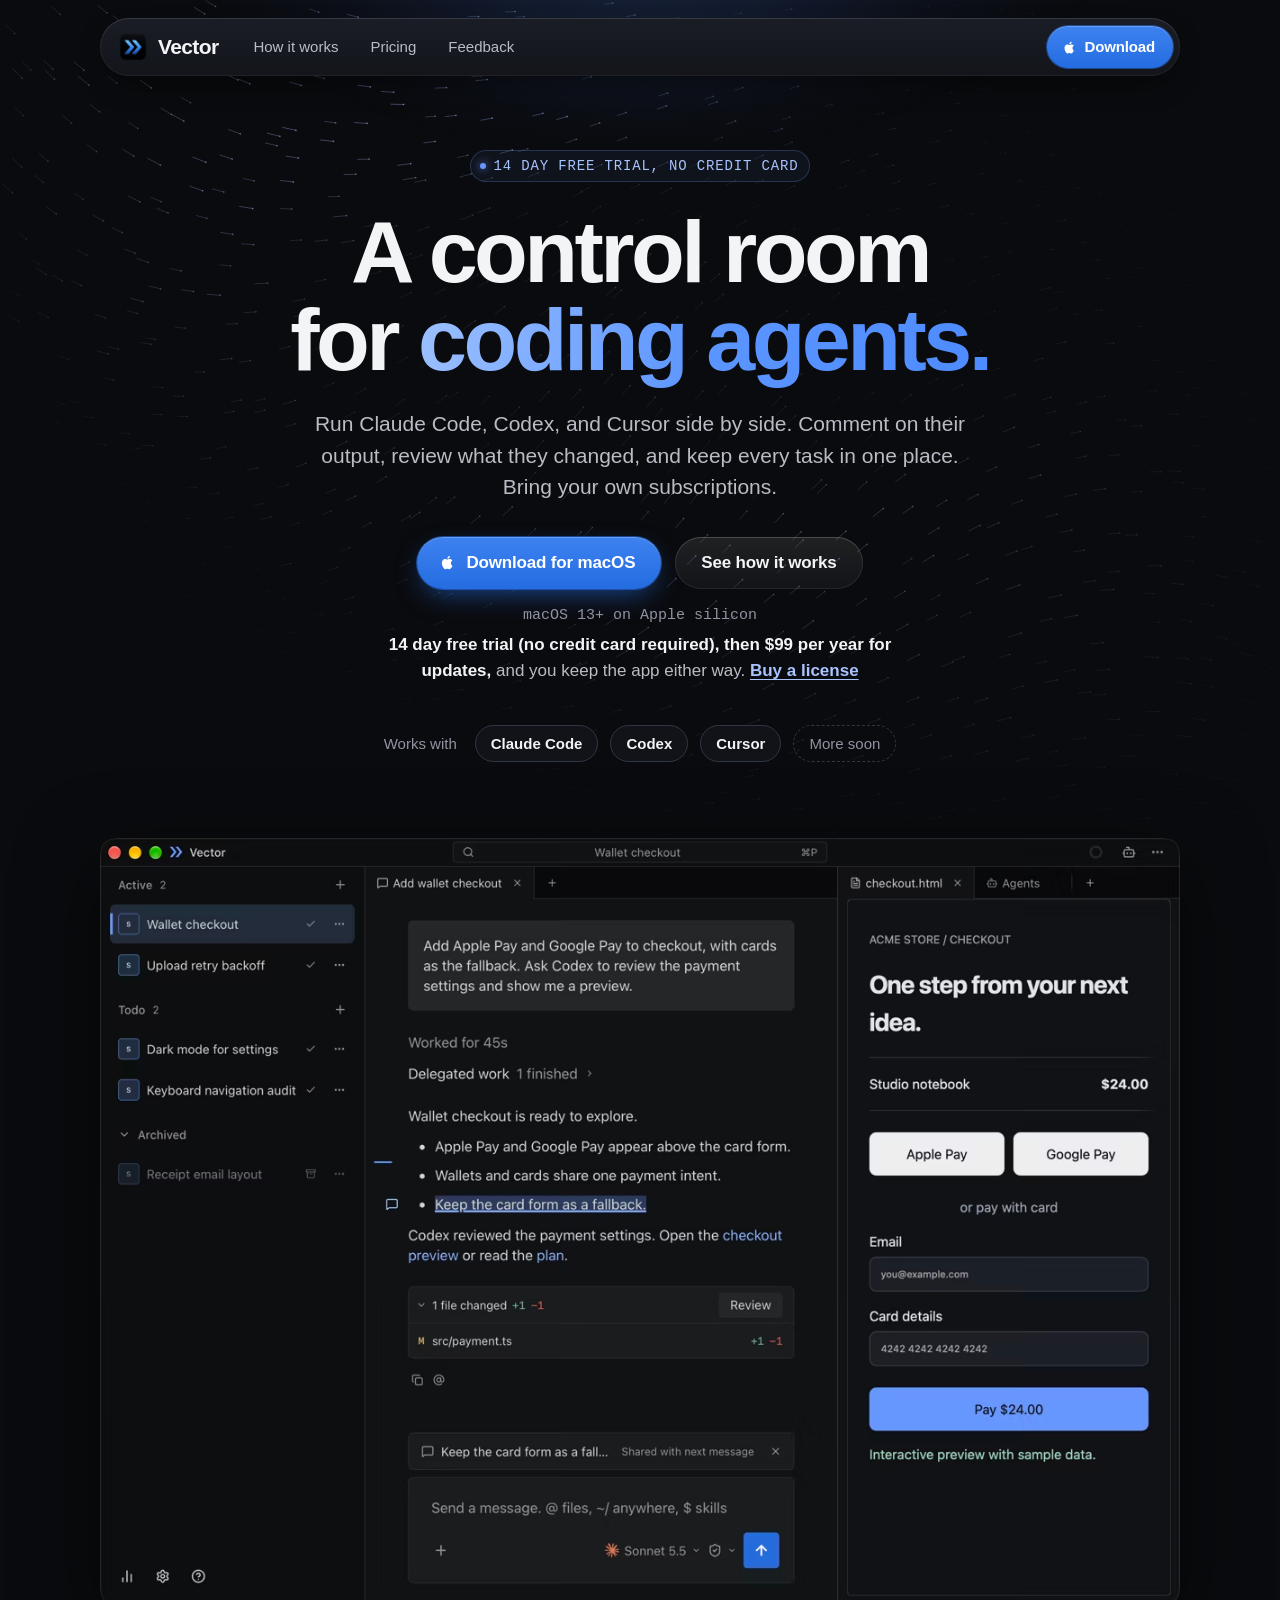
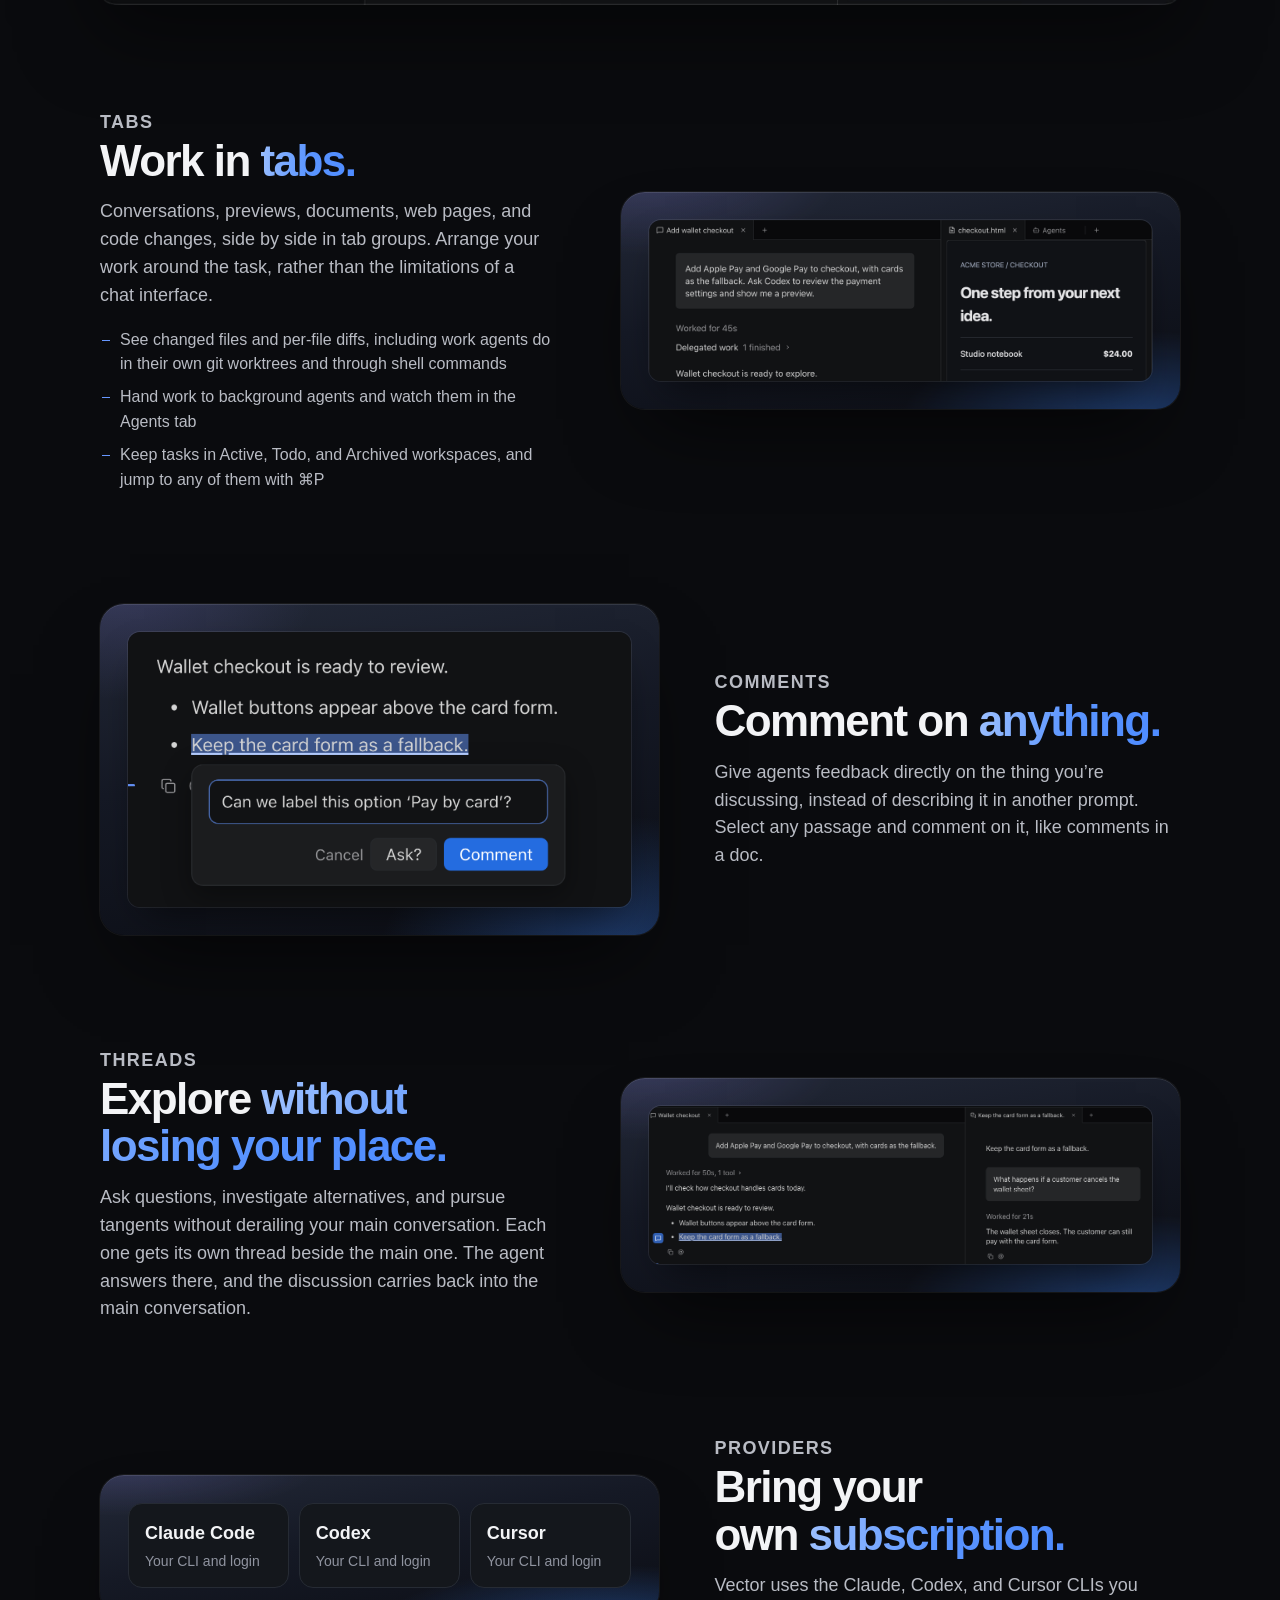
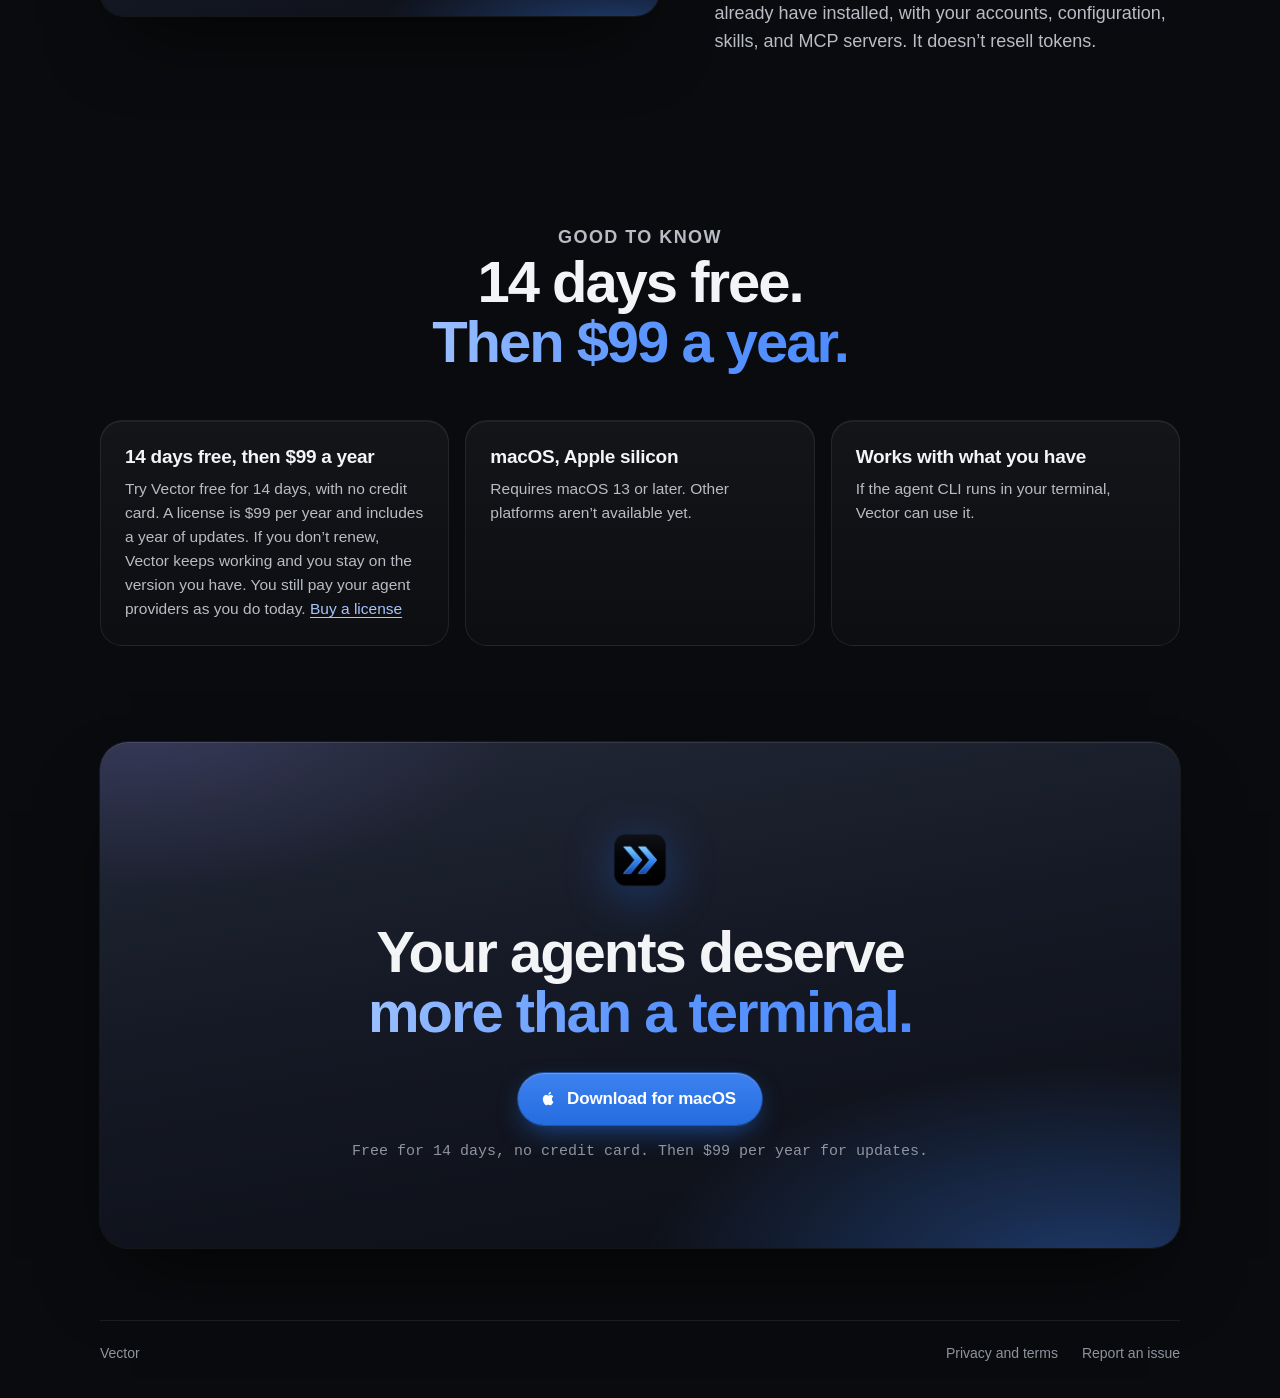
==== commit 3fe1fe3b: "Make hero image bigger" ====
--- a/index.html
+++ b/index.html
@@ -244,7 +244,6 @@
     /* The screenshot is the bare window with transparent rounded corners,
        so the shadow is drawn here and follows them */
     .hero-demo { padding-top: 56px; }
-    .hero-demo .wall { padding: clamp(18px, 5vw, 56px) clamp(18px, 5vw, 56px) 0; border-radius: 32px; }
     .hero-demo img {
       display: block;
       width: 100%;
@@ -374,11 +373,11 @@
     </header>
 
     <section class="hero-demo" aria-label="Inside Vector">
-      <div class="wall">
+      <div>
         <picture>
           <source type="image/avif"
             srcset="assets/demo-800.avif 800w, assets/demo-1200.avif 1200w, assets/demo-1600.avif 1600w, assets/demo-2400.avif 2400w"
-            sizes="(min-width: 1128px) 970px, calc(100vw - 48px)">
+            sizes="(min-width: 1128px) 1080px, calc(100vw - 48px)">
           <img src="assets/demo-1600.png" width="1600" height="1136"
             alt="Vector with a chat in one tab group and an HTML checkout preview and Agents tab in another, alongside Active, Todo and Archived workspaces">
         </picture>
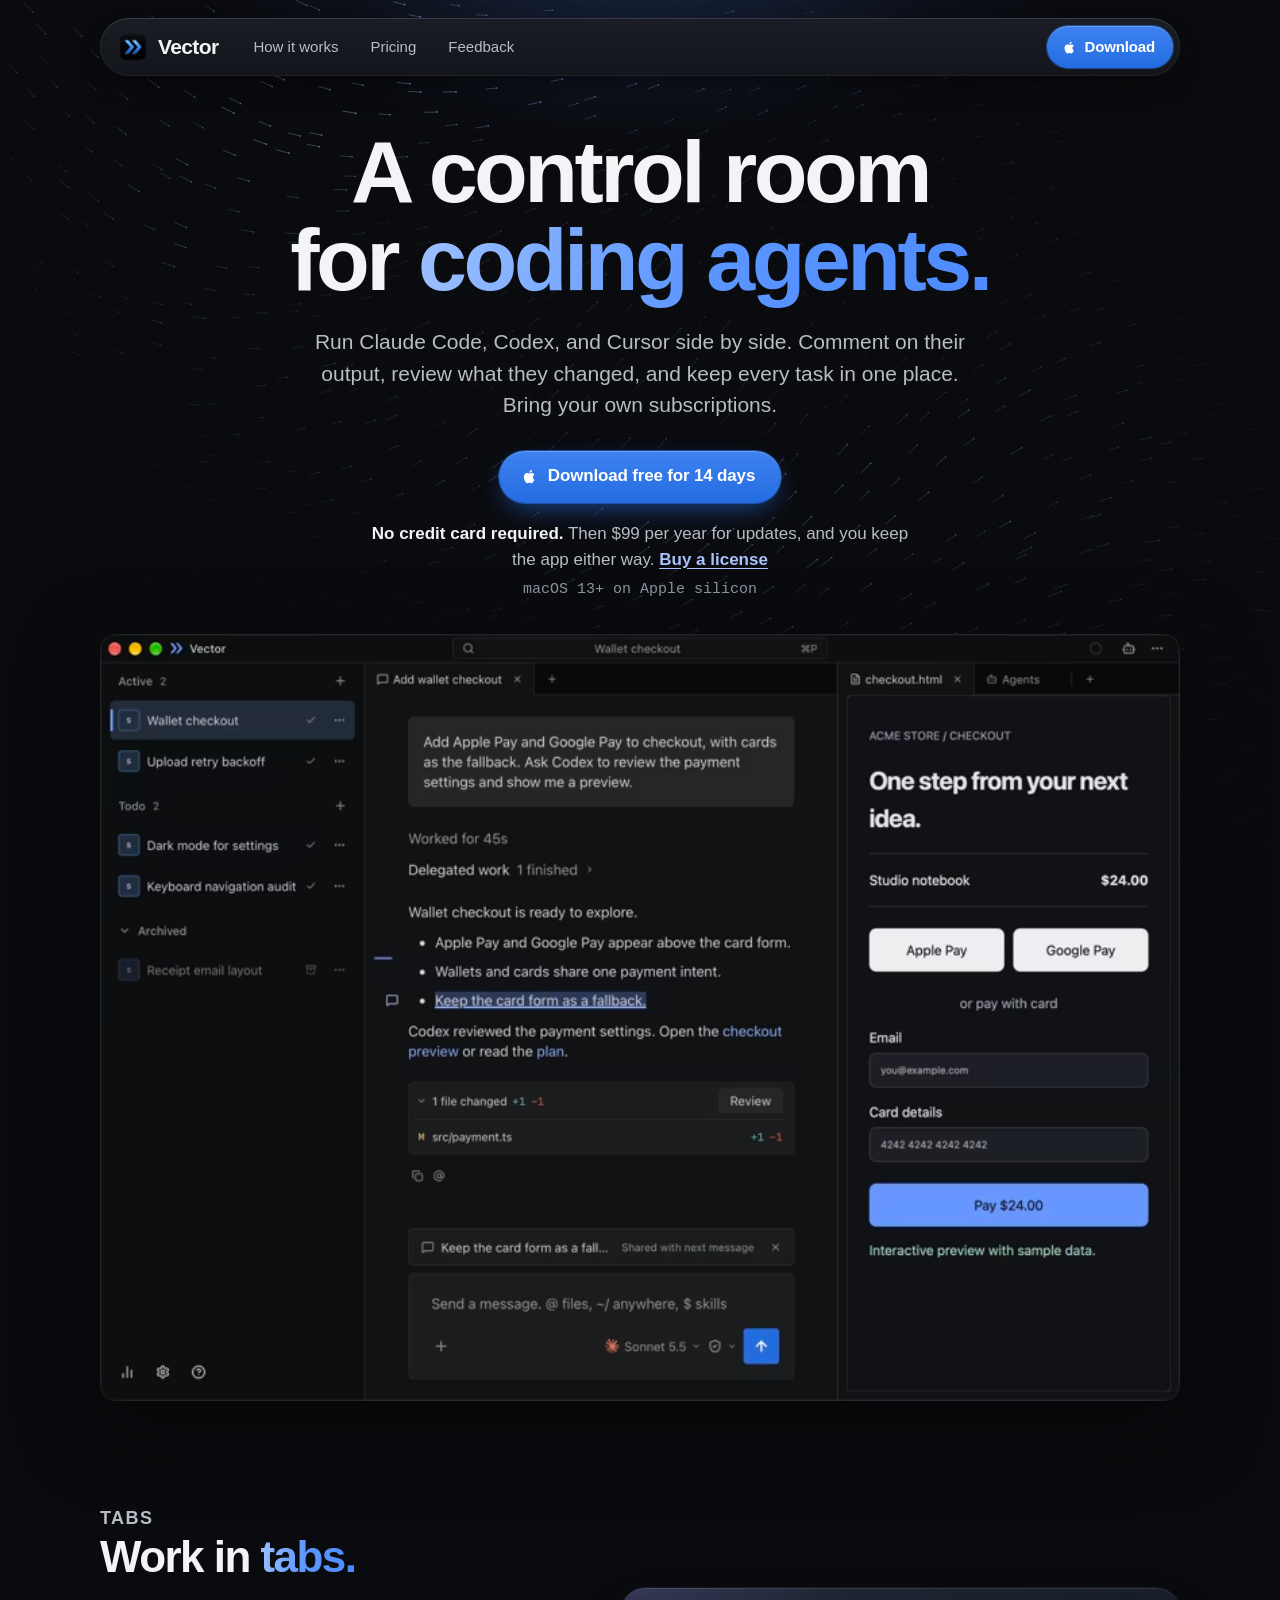
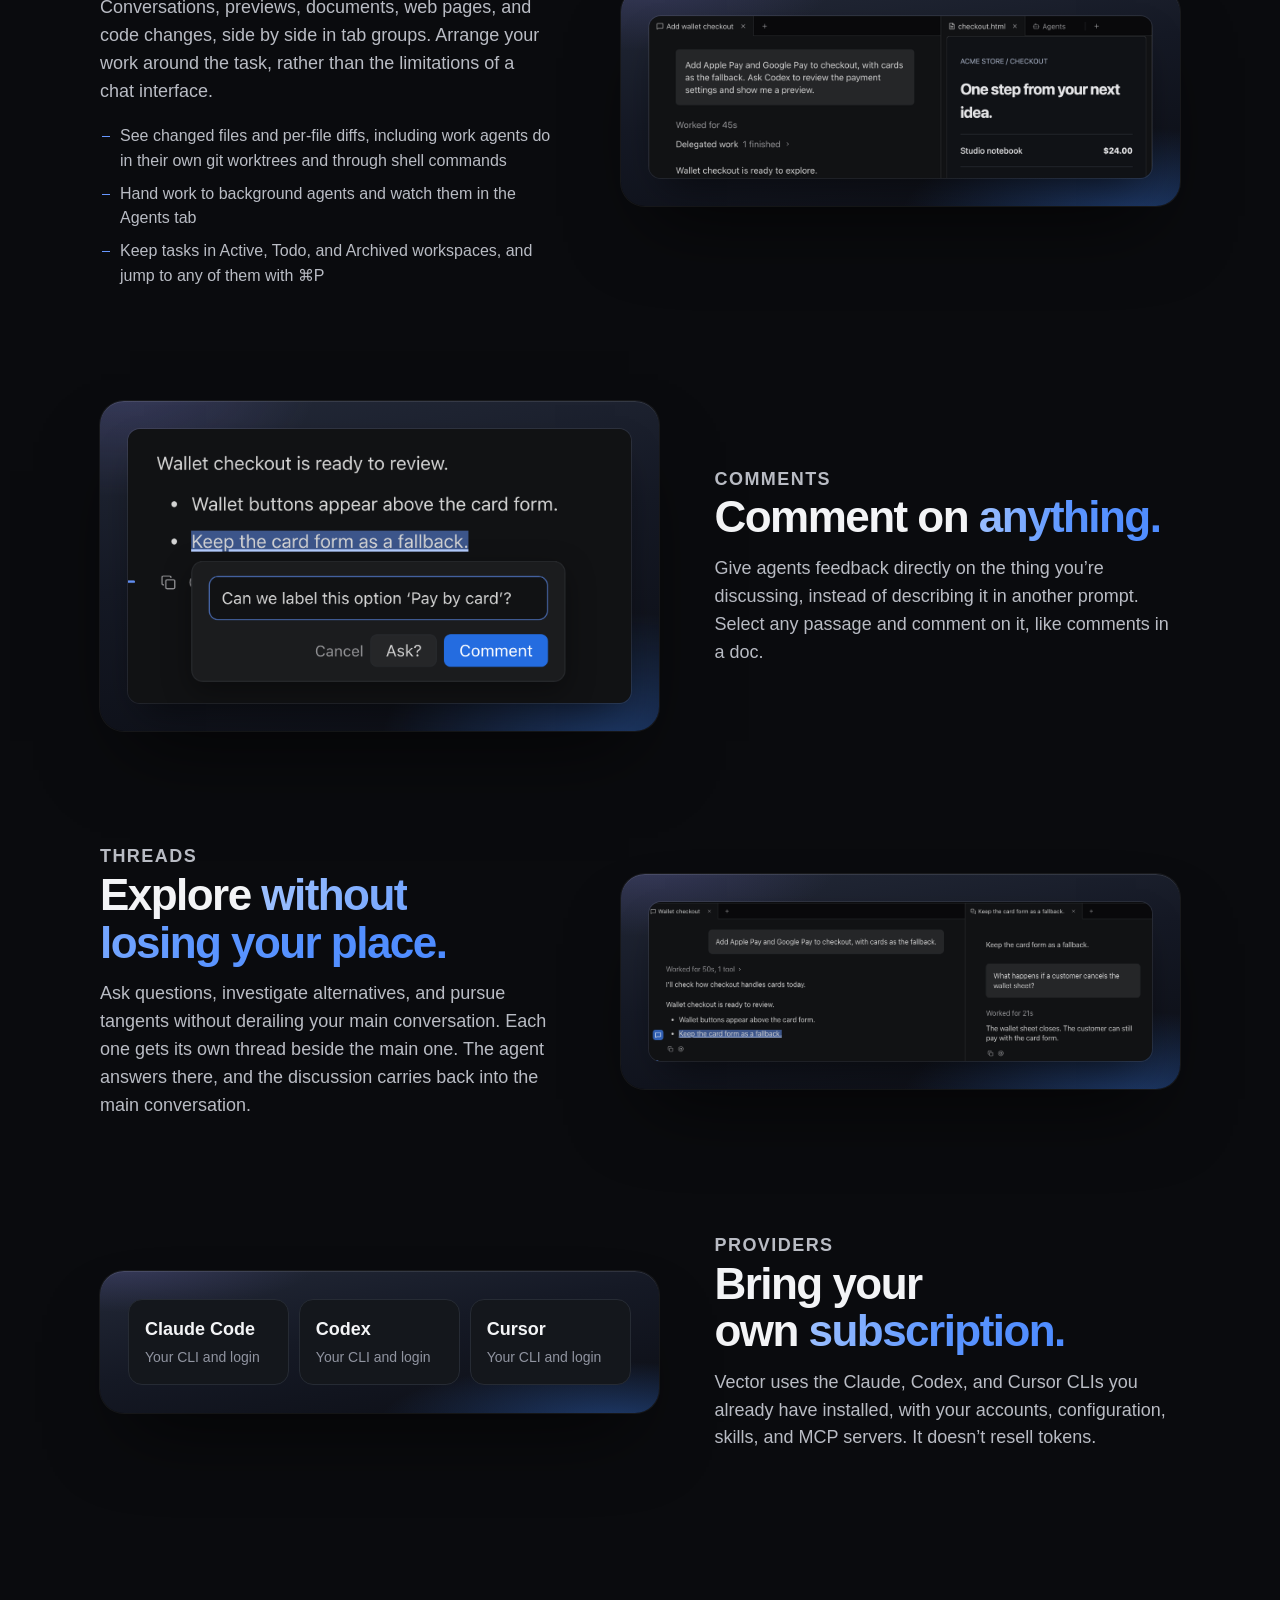
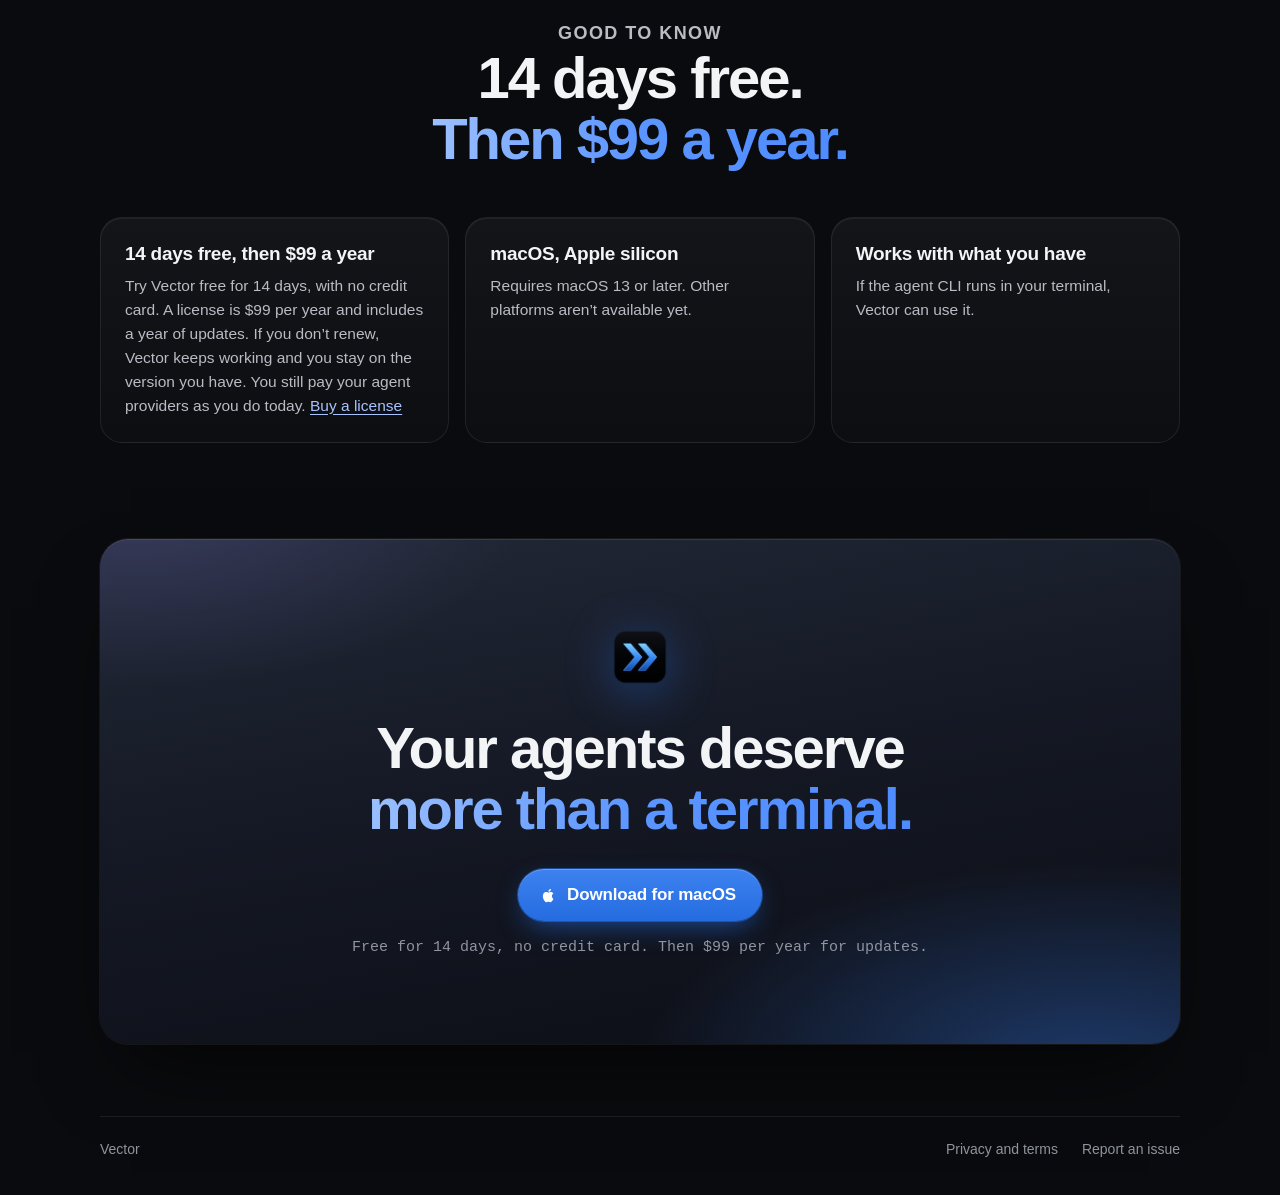
==== commit 9bf41905: "Move hero higher and try to make it more clear that it's free to try for 14 days" ====
--- a/index.html
+++ b/index.html
@@ -149,14 +149,6 @@
     .button:hover { transform: translateY(-1px) scale(1.02); filter: brightness(1.1); }
     .button:active { transform: scale(0.97); }
     .button svg { width: 17px; height: 17px; }
-    .button.secondary {
-      padding: 0 26px;
-      background: linear-gradient(rgb(255 255 255 / 0.09), rgb(255 255 255 / 0.04));
-      box-shadow: inset 0 1px rgb(255 255 255 / 0.12), inset 0 0 0 1px rgb(255 255 255 / 0.08);
-      color: var(--ink);
-      filter: none;
-    }
-    .button.secondary:hover { background: linear-gradient(rgb(255 255 255 / 0.14), rgb(255 255 255 / 0.07)); }
     .button.sm { height: 42px; padding: 0 18px 0 15px; font-size: 15px; gap: 8px; box-shadow: inset 0 1px 0 rgb(255 255 255 / 0.22), 0 0 0 1px rgb(36 108 224 / 0.6); }
     .button.sm svg { width: 15px; height: 15px; }
     .meta { color: var(--ink-3); font: 15px var(--mono); }
@@ -164,34 +156,13 @@
     /* Hero */
     header.hero {
       text-align: center;
-      padding: 150px 0 20px;
-    }
-    .badge {
-      display: inline-flex;
-      align-items: center;
-      gap: 8px;
-      padding: 4px 11px 4px 9px;
-      border: 1px solid rgb(103 151 255 / 0.25);
-      border-radius: 999px;
-      background: rgb(103 151 255 / 0.06);
-      color: var(--blue-ink);
-      font: 500 14px/1.6 var(--mono);
-      letter-spacing: 0.06em;
-      text-transform: uppercase;
-    }
-    .badge::before {
-      content: "";
-      width: 6px;
-      height: 6px;
-      border-radius: 50%;
-      background: var(--blue);
-      box-shadow: 0 0 8px var(--blue);
+      padding: 128px 0 0;
     }
     h1, h2, h3 { margin: 0; font-weight: 700; line-height: 1.04; letter-spacing: -0.03em; text-wrap: balance; }
-    h1 { margin-top: 26px; font-size: clamp(44px, 8vw, 88px); letter-spacing: -0.04em; line-height: 1; }
+    h1 { font-size: clamp(44px, 8vw, 88px); letter-spacing: -0.04em; line-height: 1; }
     em { font-style: normal; background: var(--grad); -webkit-background-clip: text; background-clip: text; color: transparent; }
     .lede {
-      margin: 24px auto 0;
+      margin: 22px auto 0;
       max-width: 660px;
       color: var(--ink-2);
       font-size: clamp(18px, 2vw, 21px);
@@ -203,35 +174,13 @@
       justify-content: center;
       align-items: center;
       gap: 14px;
-      margin-top: 34px;
-    }
-    .hero .meta { margin: 18px 0 0; }
-    .price-line { max-width: 560px; margin: 8px auto 0; color: var(--ink-2); font-size: 17px; text-wrap: pretty; }
+      margin-top: 30px;
+    }
+    .hero .meta { margin: 8px 0 0; }
+    .price-line { max-width: 560px; margin: 18px auto 0; color: var(--ink-2); font-size: 17px; text-wrap: pretty; }
     .price-line strong { color: var(--ink); font-weight: 600; }
     .price-line a { color: var(--blue-ink); font-weight: 550; text-decoration: underline; text-underline-offset: 3px; }
     .price-line a:hover { color: var(--ink); }
-
-    /* Supported agents */
-    .harnesses {
-      display: flex;
-      flex-wrap: wrap;
-      align-items: center;
-      justify-content: center;
-      gap: 10px 12px;
-      margin: 40px 0 0;
-      padding: 0;
-      list-style: none;
-    }
-    .harnesses .label { color: var(--ink-3); font-size: 15px; margin-right: 6px; }
-    .harness {
-      padding: 6px 15px;
-      border: 1px solid #303744;
-      border-radius: 999px;
-      background: var(--surface);
-      font-size: 15px;
-      font-weight: 550;
-    }
-    .harness.soon { color: var(--ink-3); border-style: dashed; background: none; font-weight: 400; }
 
     /* A wall: the dark slate that sits behind every product shot */
     .wall {
@@ -243,7 +192,7 @@
     }
     /* The screenshot is the bare window with transparent rounded corners,
        so the shadow is drawn here and follows them */
-    .hero-demo { padding-top: 56px; }
+    .hero-demo { padding-top: 36px; }
     .hero-demo img {
       display: block;
       width: 100%;
@@ -324,7 +273,7 @@
       .cards { grid-template-columns: 1fr; margin-top: 32px; }
       .bar { grid-template-columns: 1fr auto; }
       .nav { display: none; }
-      header.hero { padding-top: 120px; }
+      header.hero { padding-top: 104px; }
       .cta { flex-direction: column; gap: 12px; }
       footer { flex-wrap: wrap; gap: 12px 24px; }
     }
@@ -351,25 +300,16 @@
 
   <div class="wrap">
     <header class="hero">
-      <span class="badge">14 day free trial, no credit card</span>
       <h1>A control room for <em>coding agents.</em></h1>
       <p class="lede">Run Claude Code, Codex, and Cursor side by side. Comment on their output, review what they changed, and keep every task in one place. Bring your own subscriptions.</p>
       <div class="cta">
         <a class="button" href="https://github.com/ahuth/vector-issues/releases/latest">
           <svg viewBox="0 0 16 16" fill="currentColor" aria-hidden="true"><path d="M11.2 8.4c0-1.6 1.3-2.3 1.4-2.4-.8-1.1-1.9-1.3-2.3-1.3-1-.1-1.9.6-2.4.6-.5 0-1.3-.6-2.1-.5-1.1 0-2.1.6-2.6 1.6-1.1 1.9-.3 4.8.8 6.3.5.8 1.1 1.6 1.9 1.6.8 0 1.1-.5 2-.5s1.2.5 2 .5c.8 0 1.4-.8 1.9-1.5.6-.9.8-1.7.8-1.8 0 0-1.4-.6-1.4-2.6ZM9.7 3.7c.4-.5.7-1.2.6-1.9-.6 0-1.4.4-1.8.9-.4.5-.7 1.2-.6 1.8.7.1 1.4-.3 1.8-.8Z"/></svg>
-          Download for macOS
+          Download free for 14 days
         </a>
-        <a class="button secondary" href="#how-it-works">See how it works</a>
-      </div>
+      </div>
+      <p class="price-line"><strong>No credit card required.</strong> Then $99 per year for updates, and you keep the app either way. <a href="https://buy.polar.sh/polar_cl_ZveaNcNd44yFuZqyPicM4IWfrRyyNiPYZdXpn4WUebr">Buy a license</a></p>
       <p class="meta">macOS 13+ on Apple silicon</p>
-      <p class="price-line"><strong>14 day free trial (no credit card required), then $99 per year for updates,</strong> and you keep the app either way. <a href="https://buy.polar.sh/polar_cl_ZveaNcNd44yFuZqyPicM4IWfrRyyNiPYZdXpn4WUebr">Buy a license</a></p>
-      <ul class="harnesses" aria-label="Supported coding agents">
-        <li class="label">Works with</li>
-        <li class="harness">Claude Code</li>
-        <li class="harness">Codex</li>
-        <li class="harness">Cursor</li>
-        <li class="harness soon">More soon</li>
-      </ul>
     </header>
 
     <section class="hero-demo" aria-label="Inside Vector">
@@ -594,7 +534,7 @@
           // Fade toward the edges of the hero and away from the top
           let focus = Math.max(0, 1 - Math.abs(p.x - cx) / (w * 0.62)) * (1 - ny * 0.55);
           // Keep the headline clear
-          const ex = (p.x - cx) / Math.min(400, w * 0.48), ey = (p.y - 330) / 190;
+          const ex = (p.x - cx) / Math.min(400, w * 0.48), ey = (p.y - 290) / 190;
           focus *= Math.min(1, 0.25 + Math.max(0, ex * ex + ey * ey - 0.55));
           const alpha = (0.05 + 0.38 * mag * mag) * focus * p.s * (1 + 0.6 * pull + drag) * strength;
           if (alpha < 0.012) continue;
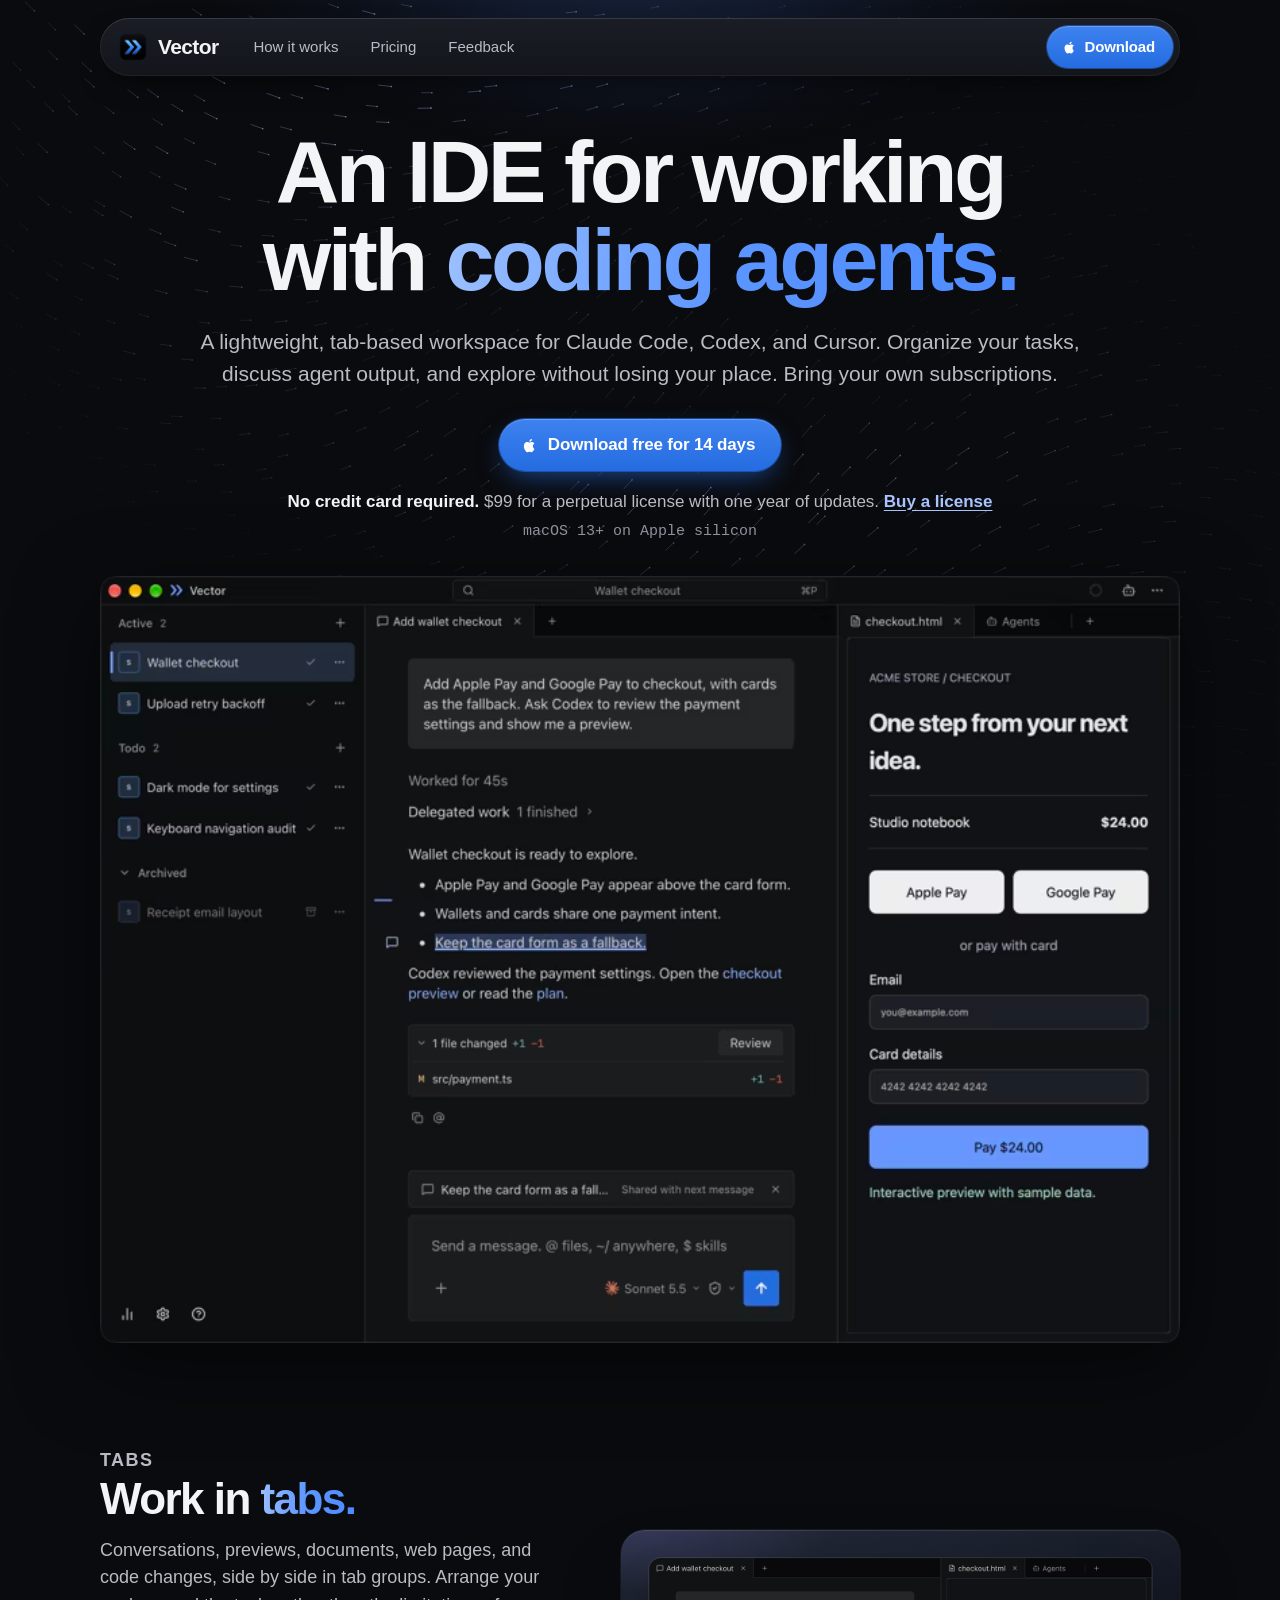
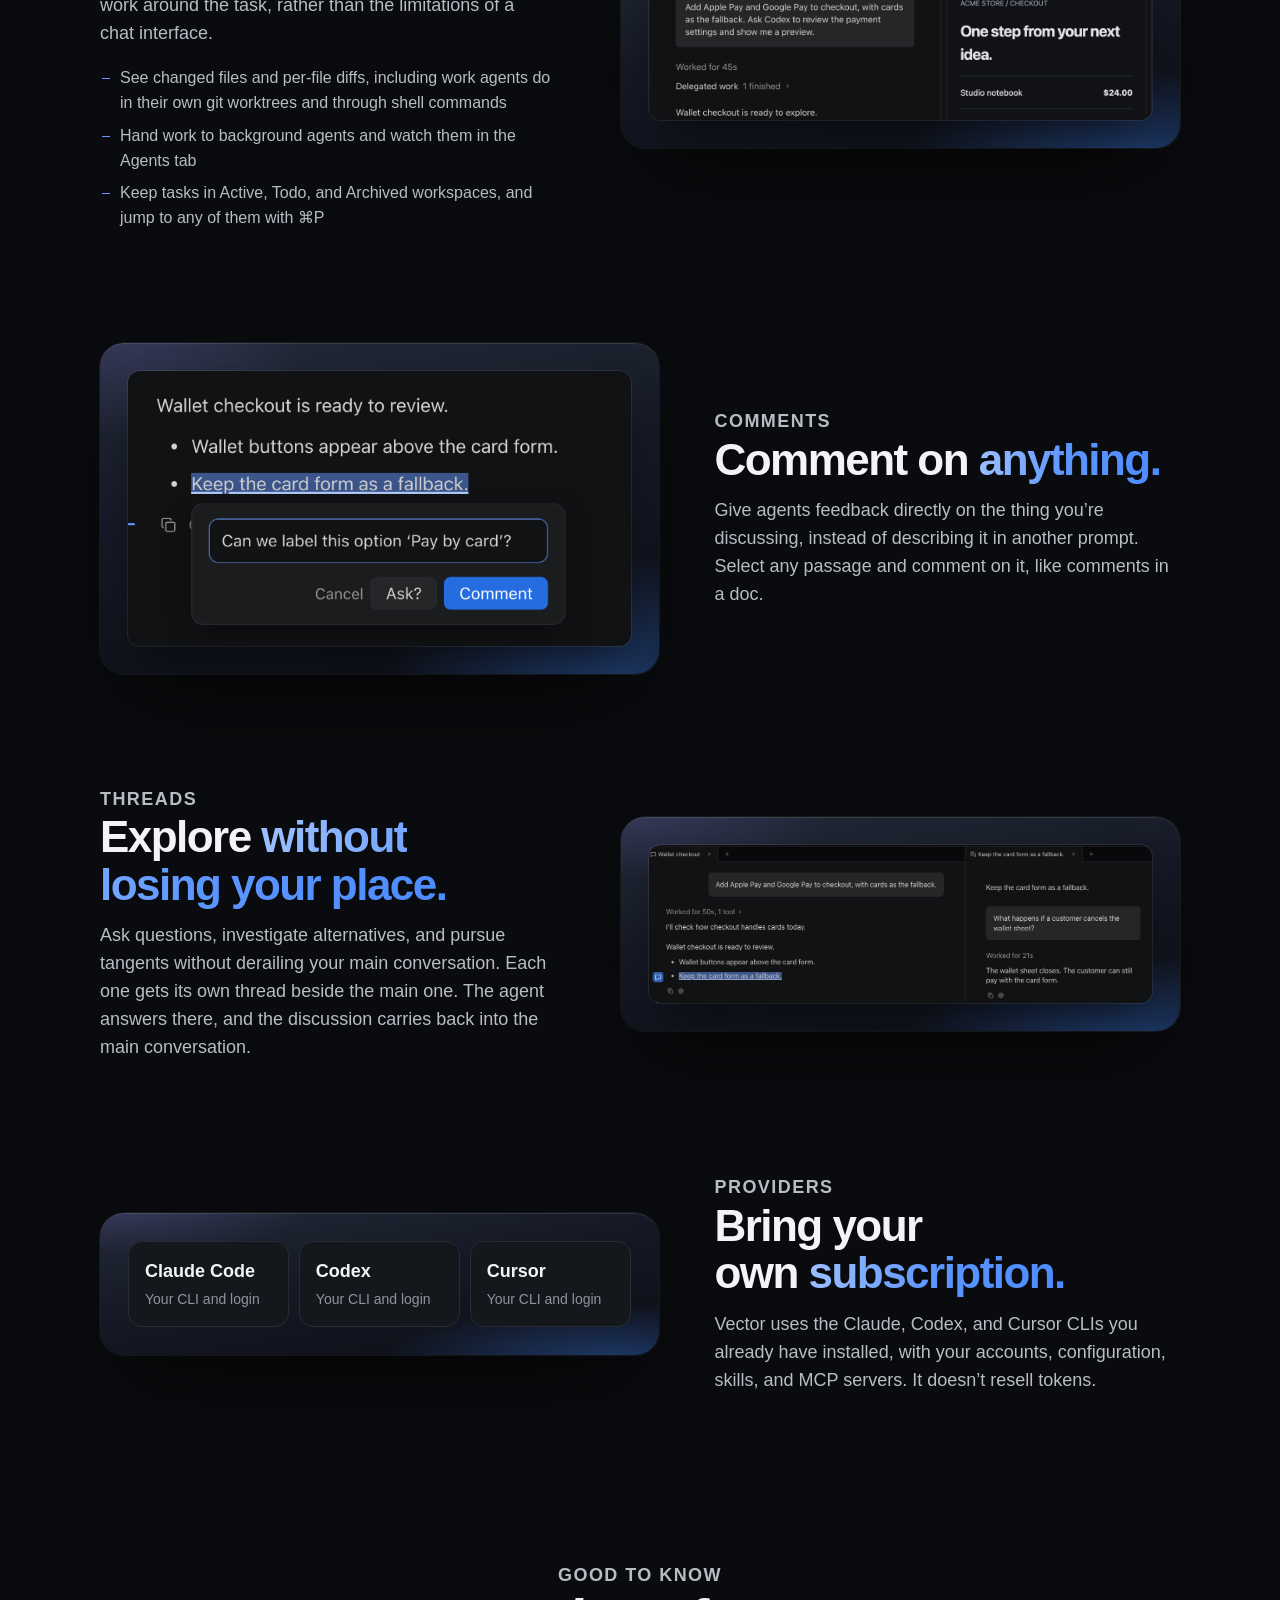
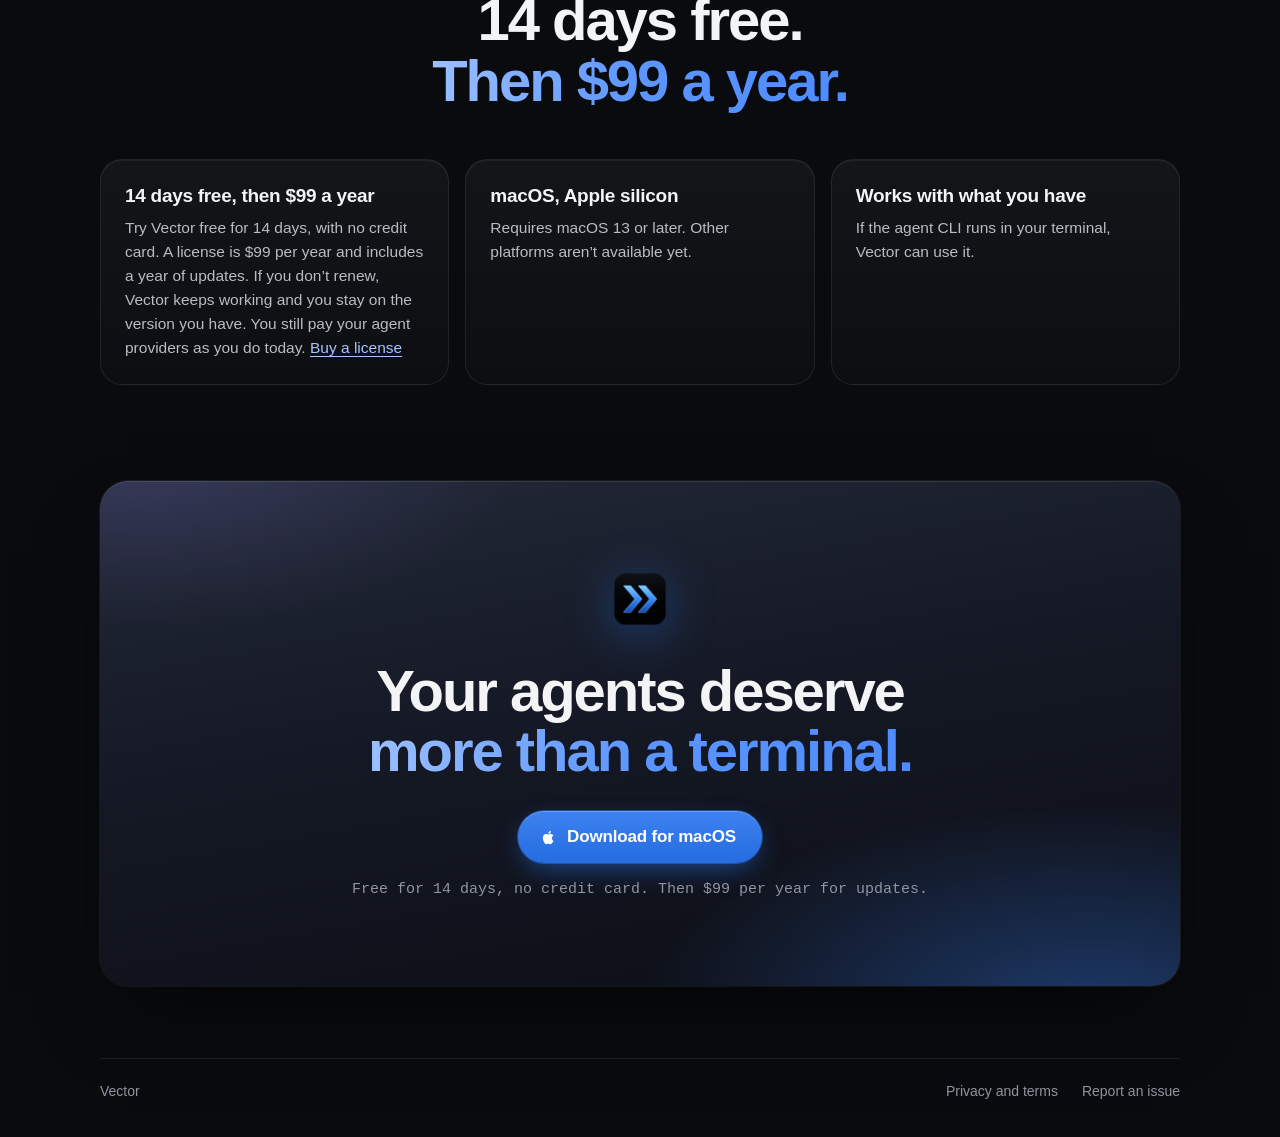
==== commit f00b8c0a: "Update positioning to "IDE for working with coding agents"" ====
--- a/index.html
+++ b/index.html
@@ -3,10 +3,10 @@
 <head>
   <meta charset="utf-8">
   <meta name="viewport" content="width=device-width, initial-scale=1">
-  <title>Vector: a control room for coding agents (Claude Code, Codex, Cursor)</title>
-  <meta name="description" content="Vector is a control room for Claude Code, Codex, and Cursor. Run agents side by side, comment on their output, and review what they changed.">
-  <meta property="og:title" content="Vector: a control room for coding agents">
-  <meta property="og:description" content="Vector is a control room for Claude Code, Codex, and Cursor. Run agents side by side, comment on their output, and review what they changed.">
+  <title>Vector: a lightweight IDE for working with coding agents (Claude Code, Codex, Cursor)</title>
+  <meta name="description" content="Vector is a lightweight IDE for working with coding agents like Claude Code, Codex, and Cursor. Work in tabs, comment on anything, and explore without losing your place.">
+  <meta property="og:title" content="Vector: a lightweight IDE for working with coding agents">
+  <meta property="og:description" content="Vector is a lightweight IDE for working with coding agents like Claude Code, Codex, and Cursor. Work in tabs, comment on anything, and explore without losing your place.">
   <meta name="theme-color" content="#0b0c0e">
   <link rel="icon" type="image/png" href="assets/favicon.png">
   <link rel="apple-touch-icon" href="assets/apple-touch-icon.png">
@@ -162,12 +162,11 @@
     h1 { font-size: clamp(44px, 8vw, 88px); letter-spacing: -0.04em; line-height: 1; }
     em { font-style: normal; background: var(--grad); -webkit-background-clip: text; background-clip: text; color: transparent; }
     .lede {
-      margin: 22px auto 0;
-      max-width: 660px;
+      margin: 22px 0 0;
       color: var(--ink-2);
       font-size: clamp(18px, 2vw, 21px);
       line-height: 1.5;
-      text-wrap: pretty;
+      text-wrap: balance;
     }
     .cta {
       display: flex;
@@ -177,7 +176,7 @@
       margin-top: 30px;
     }
     .hero .meta { margin: 8px 0 0; }
-    .price-line { max-width: 560px; margin: 18px auto 0; color: var(--ink-2); font-size: 17px; text-wrap: pretty; }
+    .price-line { margin: 18px 0 0; color: var(--ink-2); font-size: 17px; text-wrap: pretty; }
     .price-line strong { color: var(--ink); font-weight: 600; }
     .price-line a { color: var(--blue-ink); font-weight: 550; text-decoration: underline; text-underline-offset: 3px; }
     .price-line a:hover { color: var(--ink); }
@@ -300,15 +299,15 @@
 
   <div class="wrap">
     <header class="hero">
-      <h1>A control room for <em>coding agents.</em></h1>
-      <p class="lede">Run Claude Code, Codex, and Cursor side by side. Comment on their output, review what they changed, and keep every task in one place. Bring your own subscriptions.</p>
+      <h1>An IDE for working with <em>coding agents.</em></h1>
+      <p class="lede">A lightweight, tab-based workspace for Claude Code, Codex, and Cursor. Organize your tasks, discuss agent output, and explore without losing your place. Bring your own subscriptions.</p>
       <div class="cta">
         <a class="button" href="https://github.com/ahuth/vector-issues/releases/latest">
           <svg viewBox="0 0 16 16" fill="currentColor" aria-hidden="true"><path d="M11.2 8.4c0-1.6 1.3-2.3 1.4-2.4-.8-1.1-1.9-1.3-2.3-1.3-1-.1-1.9.6-2.4.6-.5 0-1.3-.6-2.1-.5-1.1 0-2.1.6-2.6 1.6-1.1 1.9-.3 4.8.8 6.3.5.8 1.1 1.6 1.9 1.6.8 0 1.1-.5 2-.5s1.2.5 2 .5c.8 0 1.4-.8 1.9-1.5.6-.9.8-1.7.8-1.8 0 0-1.4-.6-1.4-2.6ZM9.7 3.7c.4-.5.7-1.2.6-1.9-.6 0-1.4.4-1.8.9-.4.5-.7 1.2-.6 1.8.7.1 1.4-.3 1.8-.8Z"/></svg>
           Download free for 14 days
         </a>
       </div>
-      <p class="price-line"><strong>No credit card required.</strong> Then $99 per year for updates, and you keep the app either way. <a href="https://buy.polar.sh/polar_cl_ZveaNcNd44yFuZqyPicM4IWfrRyyNiPYZdXpn4WUebr">Buy a license</a></p>
+      <p class="price-line"><strong>No credit card required.</strong> $99 for a perpetual license with one year of updates. <a href="https://buy.polar.sh/polar_cl_ZveaNcNd44yFuZqyPicM4IWfrRyyNiPYZdXpn4WUebr">Buy a license</a></p>
       <p class="meta">macOS 13+ on Apple silicon</p>
     </header>
 
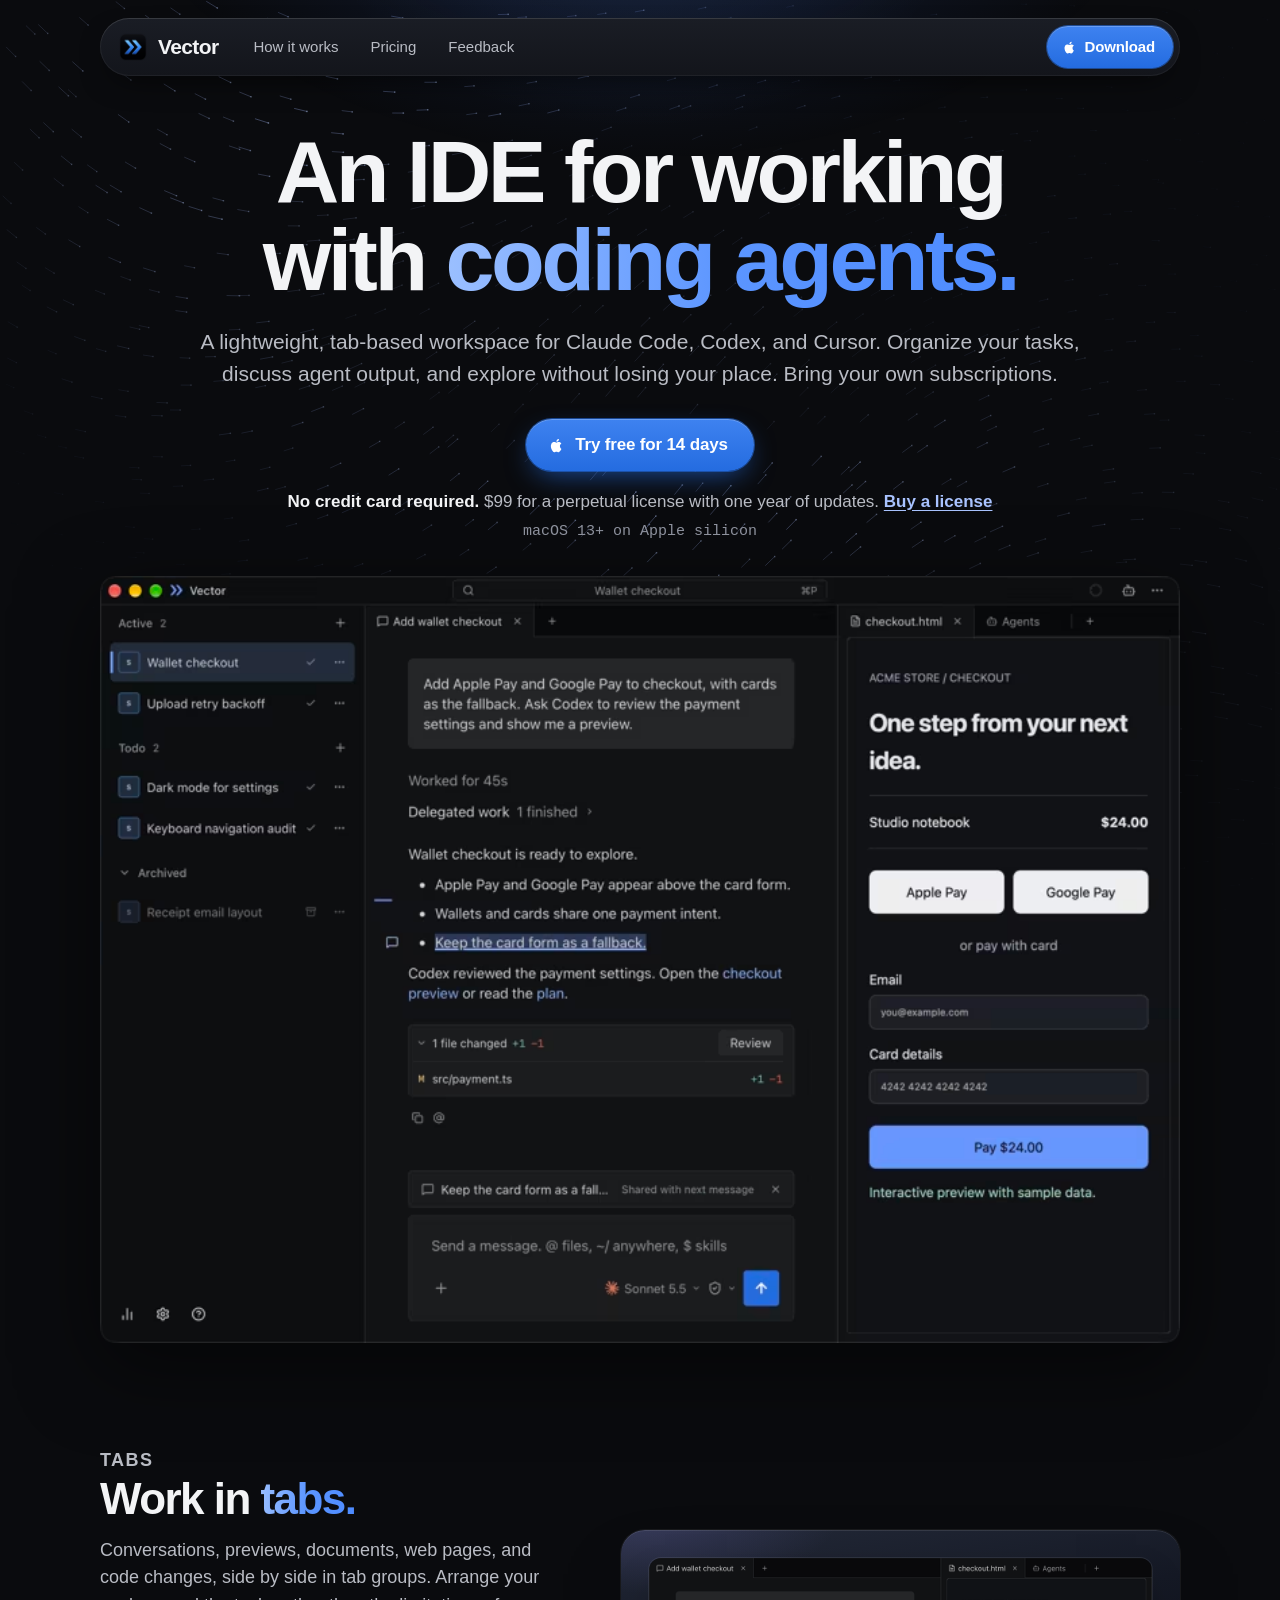
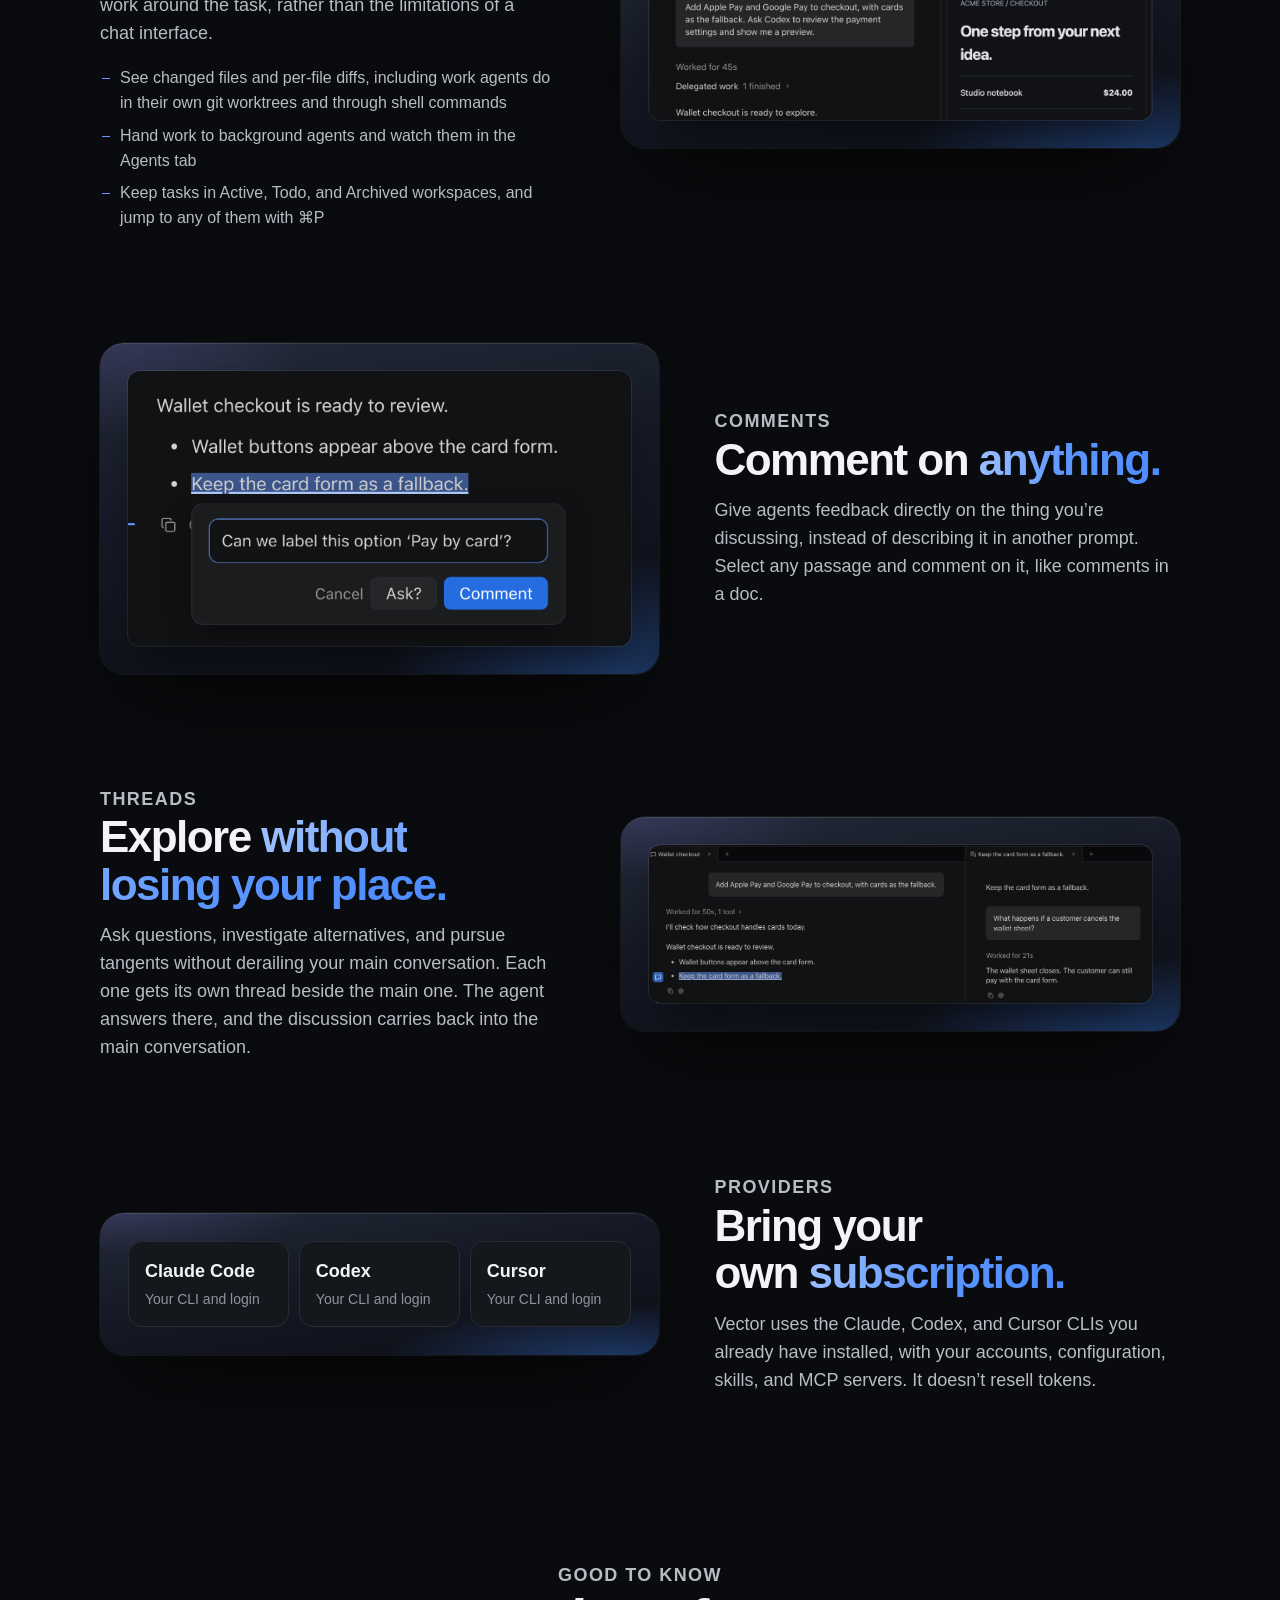
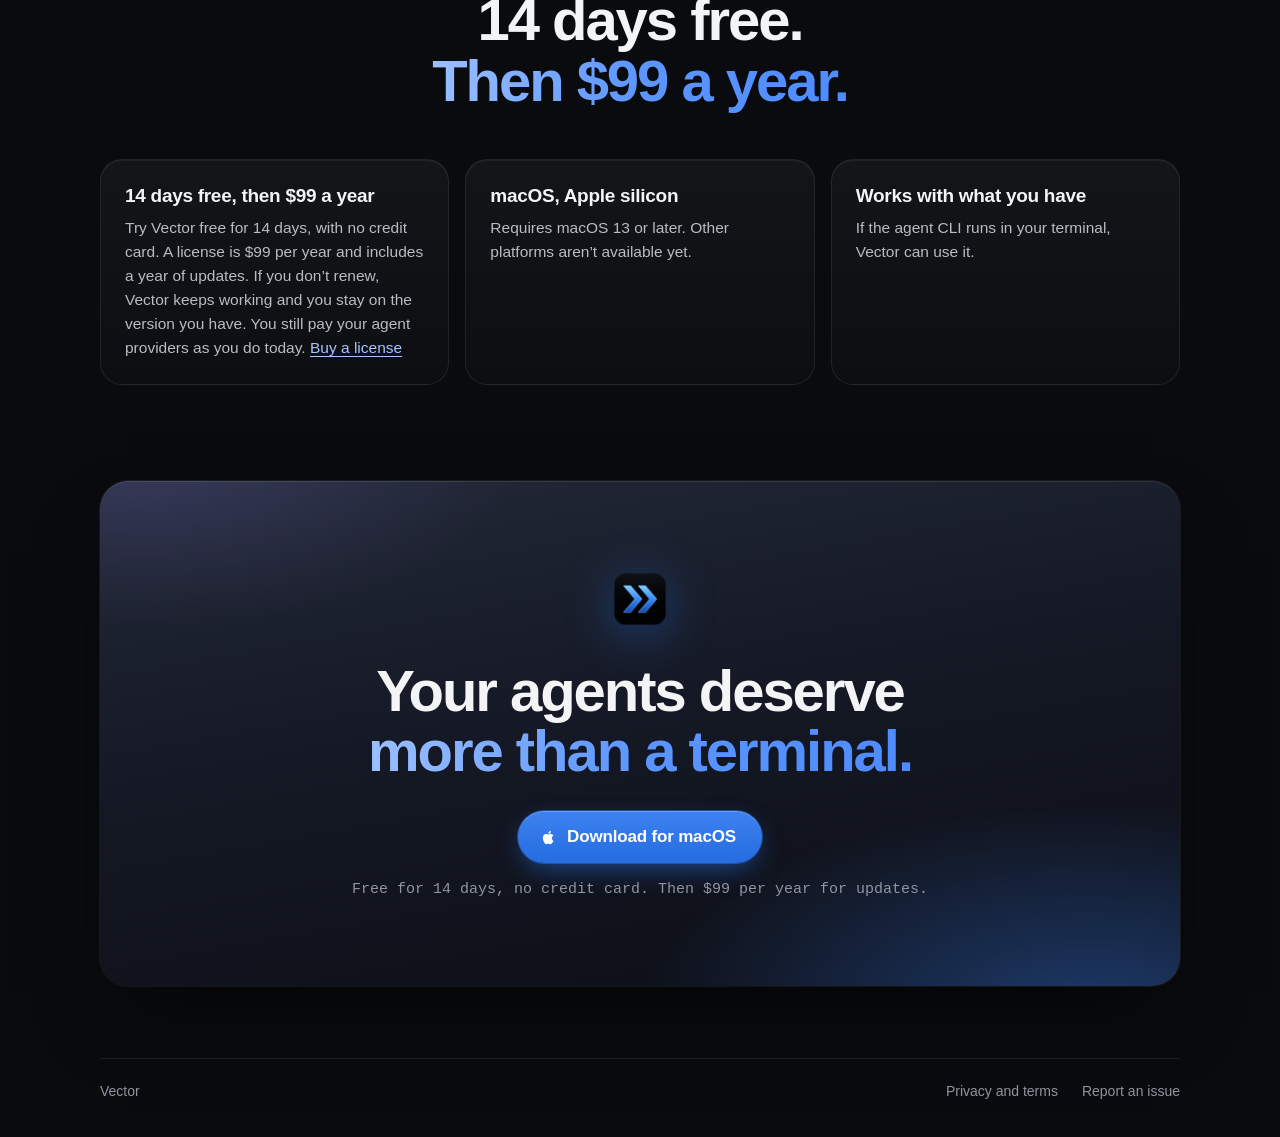
==== commit 268c81cc: "Download -> try" ====
--- a/index.html
+++ b/index.html
@@ -304,7 +304,7 @@
       <div class="cta">
         <a class="button" href="https://github.com/ahuth/vector-issues/releases/latest">
           <svg viewBox="0 0 16 16" fill="currentColor" aria-hidden="true"><path d="M11.2 8.4c0-1.6 1.3-2.3 1.4-2.4-.8-1.1-1.9-1.3-2.3-1.3-1-.1-1.9.6-2.4.6-.5 0-1.3-.6-2.1-.5-1.1 0-2.1.6-2.6 1.6-1.1 1.9-.3 4.8.8 6.3.5.8 1.1 1.6 1.9 1.6.8 0 1.1-.5 2-.5s1.2.5 2 .5c.8 0 1.4-.8 1.9-1.5.6-.9.8-1.7.8-1.8 0 0-1.4-.6-1.4-2.6ZM9.7 3.7c.4-.5.7-1.2.6-1.9-.6 0-1.4.4-1.8.9-.4.5-.7 1.2-.6 1.8.7.1 1.4-.3 1.8-.8Z"/></svg>
-          Download free for 14 days
+          Try free for 14 days
         </a>
       </div>
       <p class="price-line"><strong>No credit card required.</strong> $99 for a perpetual license with one year of updates. <a href="https://buy.polar.sh/polar_cl_ZveaNcNd44yFuZqyPicM4IWfrRyyNiPYZdXpn4WUebr">Buy a license</a></p>
